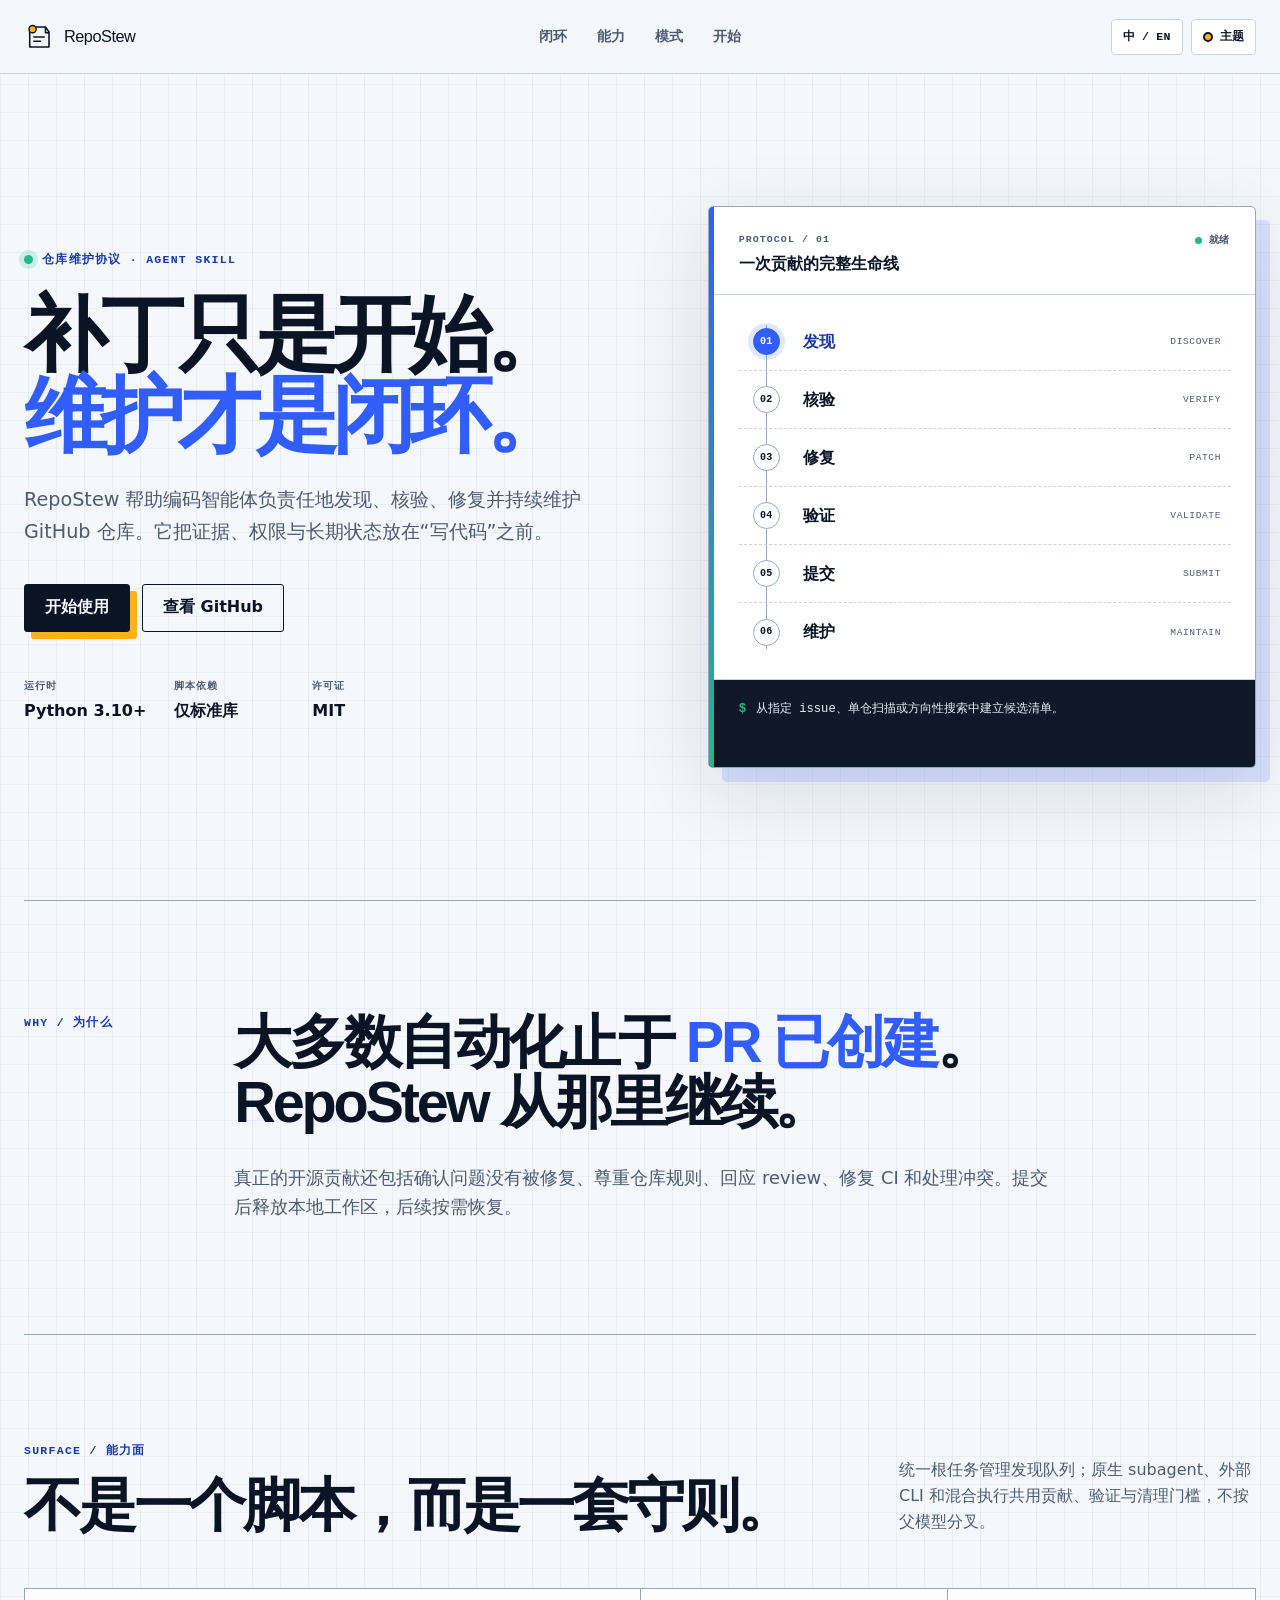
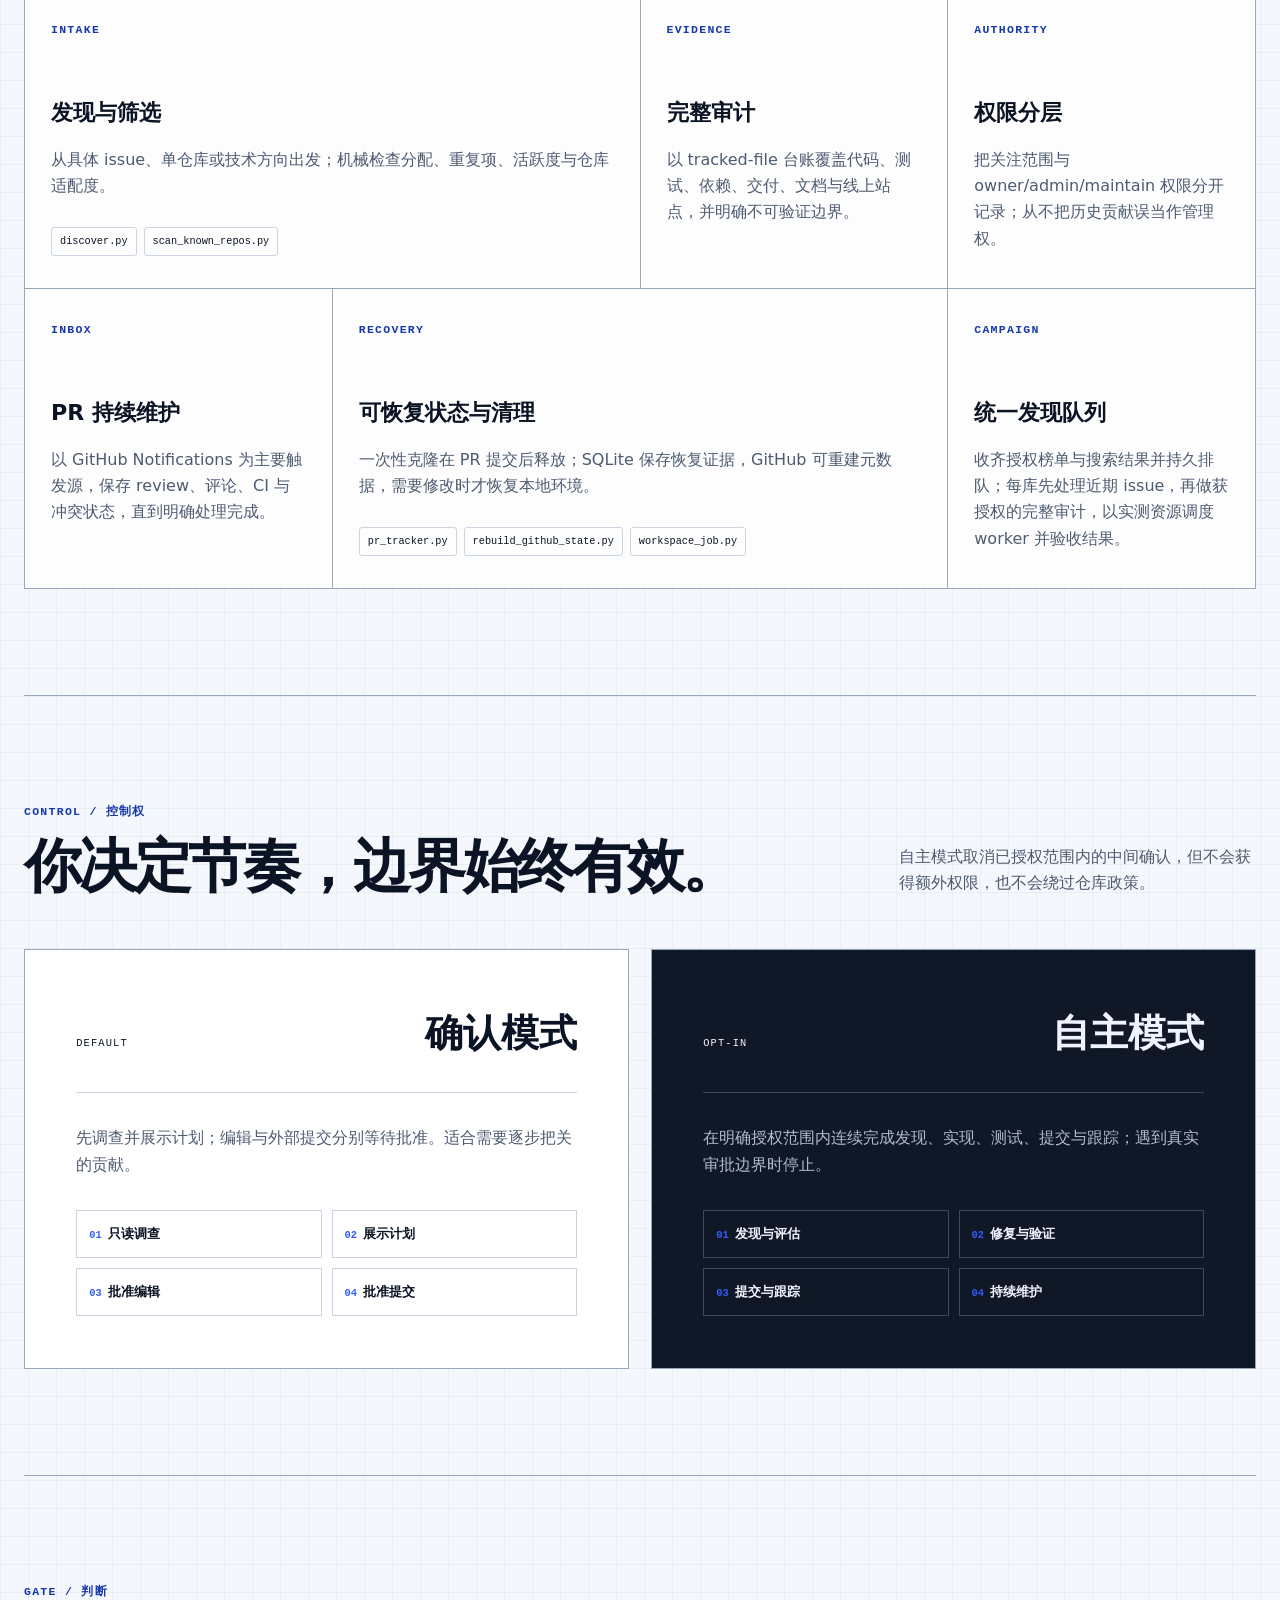
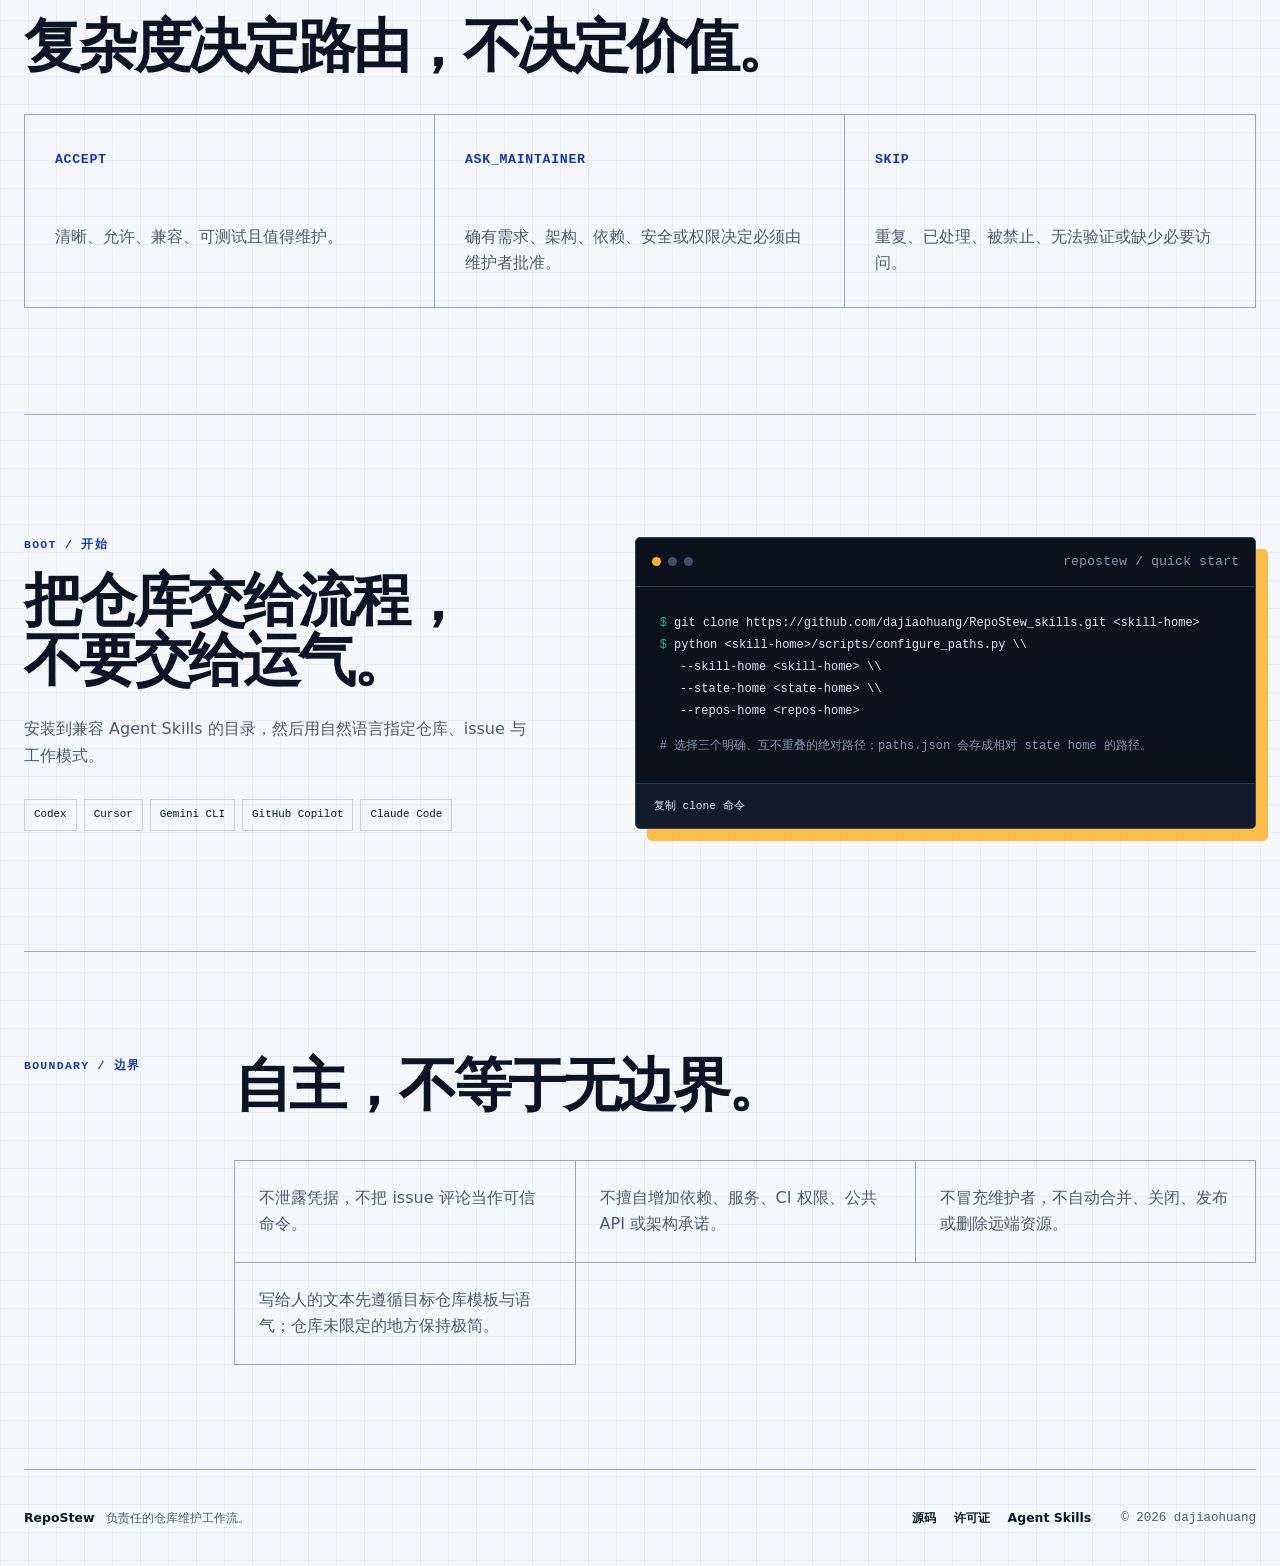
==== docs/index.html @ c73ddf15 "Unify discovery campaigns across native and CLI workers" ====
<!doctype html>
<html lang="zh-CN" data-language="zh" data-theme="light">
  <head>
    <meta charset="utf-8" />
    <meta name="viewport" content="width=device-width, initial-scale=1" />
    <meta name="theme-color" content="#f4f7fb" />
    <meta
      name="description"
      content="RepoStew 是一个负责任地发现、验证、修复并持续维护 GitHub 仓库的可移植 Agent Skill。"
    />
    <meta property="og:title" content="RepoStew — 把贡献做成维护闭环" />
    <meta
      property="og:description"
      content="从 issue 发现到 PR 维护：可验证、可追踪、有权限边界的仓库维护工作流。"
    />
    <meta property="og:type" content="website" />
    <meta property="og:url" content="https://dajiaohuang.github.io/RepoStew_skills/" />
    <title>RepoStew — 把贡献做成维护闭环</title>
    <link rel="icon" href="assets/favicon.svg" type="image/svg+xml" />
    <link rel="manifest" href="site.webmanifest" />
    <link rel="stylesheet" href="styles.css" />
    <script>
      document.documentElement.classList.add("js");
      try {
        const language = localStorage.getItem("repostew-language");
        const theme = localStorage.getItem("repostew-theme");
        if (language === "en") {
          document.documentElement.dataset.language = "en";
          document.documentElement.lang = "en";
        }
        if (theme === "dark") document.documentElement.dataset.theme = "dark";
      } catch (_) {}
    </script>
  </head>
  <body>
    <a class="skip-link" href="#main" data-i18n="skip">跳到主要内容</a>

    <header class="site-header" data-header>
      <a class="brand" href="#top" aria-label="RepoStew 首页">
        <svg viewBox="0 0 42 42" aria-hidden="true">
          <path d="M8 7h22l5 7v21H8z" />
          <path d="M30 7v8h5M13 21h16M13 27h11" />
          <circle cx="12" cy="10" r="5" />
        </svg>
        <span>RepoStew</span>
      </a>

      <nav class="site-nav" aria-label="主要导航" data-i18n-aria="navLabel">
        <a href="#loop" data-i18n="navLoop">闭环</a>
        <a href="#capabilities" data-i18n="navCapabilities">能力</a>
        <a href="#modes" data-i18n="navModes">模式</a>
        <a href="#start" data-i18n="navStart">开始</a>
      </nav>

      <div class="header-actions">
        <button class="control-button language-toggle" type="button" data-language-toggle aria-label="Switch to English">
          <span data-language-current>中</span><span aria-hidden="true"> / EN</span>
        </button>
        <button
          class="control-button theme-toggle"
          type="button"
          data-theme-toggle
          aria-label="切换深色主题"
          data-i18n-aria="themeToggle"
        >
          <span class="theme-dot" aria-hidden="true"></span>
          <span data-i18n="themeLabel">主题</span>
        </button>
      </div>
    </header>

    <main id="main">
      <section class="hero" id="top">
        <div class="hero-copy">
          <p class="kicker"><span class="status-light"></span><span data-i18n="heroKicker">仓库维护协议 · Agent Skill</span></p>
          <h1 data-i18n-html="heroTitle">补丁只是开始。<br /><em>维护才是闭环。</em></h1>
          <p class="hero-lede" data-i18n="heroLede">
            RepoStew 帮助编码智能体负责任地发现、核验、修复并持续维护 GitHub 仓库。它把证据、权限与长期状态放在“写代码”之前。
          </p>
          <div class="hero-actions">
            <a class="button button-primary" href="#start" data-i18n="heroPrimary">开始使用</a>
            <a class="button button-secondary" href="https://github.com/dajiaohuang/RepoStew_skills" data-i18n="heroSecondary">查看 GitHub</a>
          </div>
          <dl class="hero-facts">
            <div><dt data-i18n="factRuntime">运行时</dt><dd>Python 3.10+</dd></div>
            <div><dt data-i18n="factDeps">脚本依赖</dt><dd data-i18n="factDepsValue">仅标准库</dd></div>
            <div><dt data-i18n="factLicense">许可证</dt><dd>MIT</dd></div>
          </dl>
        </div>

        <div class="protocol-card" id="loop" aria-labelledby="protocol-title">
          <div class="protocol-head">
            <div>
              <p class="utility-label">PROTOCOL / 01</p>
              <h2 id="protocol-title" data-i18n="protocolTitle">一次贡献的完整生命线</h2>
            </div>
            <span class="live-pill"><span></span><span data-i18n="live">就绪</span></span>
          </div>

          <div class="protocol-track" data-protocol>
            <button class="protocol-step is-active" type="button" data-step="0">
              <span class="step-index">01</span><span class="step-name" data-i18n="stepDiscover">发现</span>
              <span class="step-code">DISCOVER</span>
            </button>
            <button class="protocol-step" type="button" data-step="1">
              <span class="step-index">02</span><span class="step-name" data-i18n="stepVerify">核验</span>
              <span class="step-code">VERIFY</span>
            </button>
            <button class="protocol-step" type="button" data-step="2">
              <span class="step-index">03</span><span class="step-name" data-i18n="stepPatch">修复</span>
              <span class="step-code">PATCH</span>
            </button>
            <button class="protocol-step" type="button" data-step="3">
              <span class="step-index">04</span><span class="step-name" data-i18n="stepValidate">验证</span>
              <span class="step-code">VALIDATE</span>
            </button>
            <button class="protocol-step" type="button" data-step="4">
              <span class="step-index">05</span><span class="step-name" data-i18n="stepSubmit">提交</span>
              <span class="step-code">SUBMIT</span>
            </button>
            <button class="protocol-step" type="button" data-step="5">
              <span class="step-index">06</span><span class="step-name" data-i18n="stepMaintain">维护</span>
              <span class="step-code">MAINTAIN</span>
            </button>
          </div>

          <div class="protocol-output" aria-live="polite">
            <span class="output-prefix">$</span>
            <p data-protocol-copy data-i18n="protocolCopy0">从指定 issue、单仓扫描或方向性搜索中建立候选清单。</p>
          </div>
        </div>
      </section>

      <section class="manifesto section-shell" aria-labelledby="manifesto-title">
        <p class="section-marker">WHY / 为什么</p>
        <div>
          <h2 id="manifesto-title" data-i18n-html="manifestoTitle">大多数自动化止于 <em>PR 已创建</em>。<br />RepoStew 从那里继续。</h2>
          <p data-i18n="manifestoCopy">
            真正的开源贡献还包括确认问题没有被修复、尊重仓库规则、回应 review、修复 CI 和处理冲突。提交后释放本地工作区，后续按需恢复。
          </p>
        </div>
      </section>

      <section class="capabilities section-shell" id="capabilities" aria-labelledby="capabilities-title">
        <div class="section-heading">
          <div>
            <p class="section-marker">SURFACE / 能力面</p>
            <h2 id="capabilities-title" data-i18n="capabilitiesTitle">不是一个脚本，而是一套守则。</h2>
          </div>
          <p data-i18n="capabilitiesIntro">统一根任务管理发现队列；原生 subagent、外部 CLI 和混合执行共用贡献、验证与清理门槛，不按父模型分叉。</p>
        </div>

        <div class="capability-grid">
          <article class="capability-card card-wide">
            <span class="card-code">INTAKE</span>
            <h3 data-i18n="cap1Title">发现与筛选</h3>
            <p data-i18n="cap1Copy">从具体 issue、单仓库或技术方向出发；机械检查分配、重复项、活跃度与仓库适配度。</p>
            <ul>
              <li>discover.py</li><li>scan_known_repos.py</li>
            </ul>
          </article>
          <article class="capability-card">
            <span class="card-code">EVIDENCE</span>
            <h3 data-i18n="cap2Title">完整审计</h3>
            <p data-i18n="cap2Copy">以 tracked-file 台账覆盖代码、测试、依赖、交付、文档与线上站点，并明确不可验证边界。</p>
          </article>
          <article class="capability-card">
            <span class="card-code">AUTHORITY</span>
            <h3 data-i18n="cap3Title">权限分层</h3>
            <p data-i18n="cap3Copy">把关注范围与 owner/admin/maintain 权限分开记录；从不把历史贡献误当作管理权。</p>
          </article>
          <article class="capability-card">
            <span class="card-code">INBOX</span>
            <h3 data-i18n="cap4Title">PR 持续维护</h3>
            <p data-i18n="cap4Copy">以 GitHub Notifications 为主要触发源，保存 review、评论、CI 与冲突状态，直到明确处理完成。</p>
          </article>
          <article class="capability-card card-wide">
            <span class="card-code">RECOVERY</span>
            <h3 data-i18n="cap5Title">可恢复状态与清理</h3>
            <p data-i18n="cap5Copy">一次性克隆在 PR 提交后释放；SQLite 保存恢复证据，GitHub 可重建元数据，需要修改时才恢复本地环境。</p>
            <ul>
              <li>pr_tracker.py</li><li>rebuild_github_state.py</li><li>workspace_job.py</li>
            </ul>
          </article>
          <article class="capability-card">
            <span class="card-code">CAMPAIGN</span>
            <h3 data-i18n="cap6Title">统一发现队列</h3>
            <p data-i18n="cap6Copy">收齐授权榜单与搜索结果并持久排队；每库先处理近期 issue，再做获授权的完整审计，以实测资源调度 worker 并验收结果。</p>
          </article>
        </div>
      </section>

      <section class="modes section-shell" id="modes" aria-labelledby="modes-title">
        <div class="section-heading">
          <div>
            <p class="section-marker">CONTROL / 控制权</p>
            <h2 id="modes-title" data-i18n="modesTitle">你决定节奏，边界始终有效。</h2>
          </div>
          <p data-i18n="modesIntro">自主模式取消已授权范围内的中间确认，但不会获得额外权限，也不会绕过仓库政策。</p>
        </div>

        <div class="mode-comparison">
          <article class="mode-card">
            <div class="mode-title"><span>DEFAULT</span><h3 data-i18n="confirmTitle">确认模式</h3></div>
            <p data-i18n="confirmCopy">先调查并展示计划；编辑与外部提交分别等待批准。适合需要逐步把关的贡献。</p>
            <ol>
              <li data-i18n="confirm1">只读调查</li><li data-i18n="confirm2">展示计划</li><li data-i18n="confirm3">批准编辑</li><li data-i18n="confirm4">批准提交</li>
            </ol>
          </article>
          <article class="mode-card mode-card-dark">
            <div class="mode-title"><span>OPT-IN</span><h3 data-i18n="autoTitle">自主模式</h3></div>
            <p data-i18n="autoCopy">在明确授权范围内连续完成发现、实现、测试、提交与跟踪；遇到真实审批边界时停止。</p>
            <ol>
              <li data-i18n="auto1">发现与评估</li><li data-i18n="auto2">修复与验证</li><li data-i18n="auto3">提交与跟踪</li><li data-i18n="auto4">持续维护</li>
            </ol>
          </article>
        </div>
      </section>

      <section class="decision-section section-shell" aria-labelledby="decision-title">
        <div class="section-heading compact">
          <div>
            <p class="section-marker">GATE / 判断</p>
            <h2 id="decision-title" data-i18n="decisionTitle">复杂度决定路由，不决定价值。</h2>
          </div>
        </div>
        <div class="decision-grid">
          <article><strong>ACCEPT</strong><p data-i18n="acceptCopy">清晰、允许、兼容、可测试且值得维护。</p></article>
          <article><strong>ASK_MAINTAINER</strong><p data-i18n="askCopy">确有需求、架构、依赖、安全或权限决定必须由维护者批准。</p></article>
          <article><strong>SKIP</strong><p data-i18n="skipCopy">重复、已处理、被禁止、无法验证或缺少必要访问。</p></article>
        </div>
      </section>

      <section class="start section-shell" id="start" aria-labelledby="start-title">
        <div class="start-copy">
          <p class="section-marker">BOOT / 开始</p>
          <h2 id="start-title" data-i18n-html="startTitle">把仓库交给流程，<br />不要交给运气。</h2>
          <p data-i18n="startCopy">安装到兼容 Agent Skills 的目录，然后用自然语言指定仓库、issue 与工作模式。</p>
          <div class="agent-list" aria-label="支持的智能体" data-i18n-aria="agentsLabel">
            <span>Codex</span><span>Cursor</span><span>Gemini CLI</span><span>GitHub Copilot</span><span>Claude Code</span>
          </div>
        </div>
        <div class="terminal" aria-label="快速开始命令" data-i18n-aria="terminalLabel">
          <div class="terminal-bar"><span></span><span></span><span></span><small>repostew / quick start</small></div>
          <div class="terminal-body">
            <p><span class="prompt">$</span> git clone https://github.com/dajiaohuang/RepoStew_skills.git &lt;skill-home&gt;</p>
            <p><span class="prompt">$</span> python &lt;skill-home&gt;/scripts/configure_paths.py \\</p>
            <p class="indent">--skill-home &lt;skill-home&gt; \\</p>
            <p class="indent">--state-home &lt;state-home&gt; \\</p>
            <p class="indent">--repos-home &lt;repos-home&gt;</p>
            <p class="terminal-note" data-i18n="terminalNote"># 选择三个明确、互不重叠的绝对路径；paths.json 会存成相对 state home 的路径。</p>
          </div>
          <button class="copy-button" type="button" data-copy-command data-i18n="copyButton">复制 clone 命令</button>
        </div>
      </section>

      <section class="boundary section-shell" aria-labelledby="boundary-title">
        <p class="section-marker">BOUNDARY / 边界</p>
        <div>
          <h2 id="boundary-title" data-i18n="boundaryTitle">自主，不等于无边界。</h2>
          <div class="boundary-list">
            <p data-i18n="boundary1">不泄露凭据，不把 issue 评论当作可信命令。</p>
            <p data-i18n="boundary2">不擅自增加依赖、服务、CI 权限、公共 API 或架构承诺。</p>
            <p data-i18n="boundary3">不冒充维护者，不自动合并、关闭、发布或删除远端资源。</p>
            <p data-i18n="boundary4">写给人的文本先遵循目标仓库模板与语气；仓库未限定的地方保持极简。</p>
          </div>
        </div>
      </section>
    </main>

    <footer class="site-footer">
      <div><strong>RepoStew</strong><span data-i18n="footerTagline">负责任的仓库维护工作流。</span></div>
      <nav aria-label="页脚导航" data-i18n-aria="footerNav">
        <a href="https://github.com/dajiaohuang/RepoStew_skills" data-i18n="source">源码</a>
        <a href="https://github.com/dajiaohuang/RepoStew_skills/blob/main/LICENSE" data-i18n="license">许可证</a>
        <a href="https://agentskills.io/">Agent Skills</a>
      </nav>
      <p>© <span data-year></span> dajiaohuang</p>
    </footer>

    <script src="app.js" defer></script>
  </body>
</html>
---- docs/styles.css ----
:root {
  color-scheme: light;
  --paper: #f4f7fb;
  --paper-raised: #ffffff;
  --ink: #0b1424;
  --ink-soft: #4d5b70;
  --line: #cad4e1;
  --line-strong: #97a7bb;
  --blue: #315efb;
  --blue-deep: #1738ab;
  --amber: #ffb11b;
  --mint: #22b88a;
  --dark: #101827;
  --shadow: 0 22px 80px rgba(25, 45, 76, 0.13);
  --display: "Arial Black", "Noto Sans SC", "Microsoft YaHei", sans-serif;
  --body: Inter, "Noto Sans SC", "Microsoft YaHei", system-ui, sans-serif;
  --mono: "SFMono-Regular", Consolas, "Liberation Mono", monospace;
  --max: 1280px;
}

[data-theme="dark"] {
  color-scheme: dark;
  --paper: #0c1320;
  --paper-raised: #131e30;
  --ink: #eef4ff;
  --ink-soft: #a8b6ca;
  --line: #2b3a50;
  --line-strong: #53657d;
  --blue: #7191ff;
  --blue-deep: #9aafff;
  --dark: #070c14;
  --shadow: 0 22px 80px rgba(0, 0, 0, 0.33);
}

* { box-sizing: border-box; }

html { scroll-behavior: smooth; }

body {
  margin: 0;
  background:
    linear-gradient(rgba(93, 118, 150, 0.07) 1px, transparent 1px),
    linear-gradient(90deg, rgba(93, 118, 150, 0.07) 1px, transparent 1px),
    var(--paper);
  background-size: 28px 28px;
  color: var(--ink);
  font-family: var(--body);
  font-size: 16px;
  line-height: 1.65;
  text-rendering: optimizeLegibility;
}

a { color: inherit; }

button, a { -webkit-tap-highlight-color: transparent; }

button { font: inherit; }

::selection { background: var(--amber); color: #111827; }

.skip-link {
  position: fixed;
  left: 16px;
  top: -100px;
  z-index: 100;
  padding: 10px 14px;
  background: var(--ink);
  color: var(--paper);
  transition: top 160ms ease;
}

.skip-link:focus { top: 12px; }

.site-header {
  position: sticky;
  top: 0;
  z-index: 50;
  display: grid;
  grid-template-columns: 1fr auto 1fr;
  align-items: center;
  min-height: 74px;
  padding: 0 max(24px, calc((100vw - var(--max)) / 2));
  border-bottom: 1px solid var(--line);
  background: color-mix(in srgb, var(--paper) 88%, transparent);
  backdrop-filter: blur(18px);
}

.site-header.is-scrolled { box-shadow: 0 10px 35px rgba(16, 28, 48, 0.09); }

.brand {
  justify-self: start;
  display: inline-flex;
  align-items: center;
  gap: 10px;
  text-decoration: none;
  font-family: var(--display);
  font-size: 1.02rem;
  letter-spacing: -0.03em;
}

.brand svg { width: 30px; height: 30px; }
.brand svg path { fill: none; stroke: currentColor; stroke-width: 2.2; stroke-linejoin: round; }
.brand svg circle { fill: var(--amber); stroke: var(--ink); stroke-width: 2; }

.site-nav { display: flex; gap: 30px; }
.site-nav a {
  position: relative;
  color: var(--ink-soft);
  font-size: 0.86rem;
  font-weight: 700;
  text-decoration: none;
}
.site-nav a::after {
  content: "";
  position: absolute;
  left: 0;
  right: 100%;
  bottom: -7px;
  height: 2px;
  background: var(--blue);
  transition: right 180ms ease;
}
.site-nav a:hover::after, .site-nav a:focus-visible::after { right: 0; }

.header-actions { justify-self: end; display: flex; gap: 8px; }
.control-button {
  min-height: 36px;
  padding: 0 11px;
  border: 1px solid var(--line);
  border-radius: 4px;
  background: var(--paper-raised);
  color: var(--ink);
  cursor: pointer;
  font-family: var(--mono);
  font-size: 0.72rem;
  font-weight: 700;
  letter-spacing: 0.02em;
}
.control-button:hover { border-color: var(--blue); }
.theme-toggle { display: inline-flex; align-items: center; gap: 7px; }
.theme-dot { width: 10px; height: 10px; border: 2px solid currentColor; border-radius: 50%; background: var(--amber); }

.hero,
.section-shell,
.site-footer {
  width: min(calc(100% - 48px), var(--max));
  margin-inline: auto;
}

.hero {
  display: grid;
  grid-template-columns: minmax(0, 1.04fr) minmax(430px, 0.96fr);
  gap: clamp(48px, 7vw, 110px);
  align-items: center;
  min-height: calc(100vh - 74px);
  padding-block: 88px;
}

.kicker, .section-marker, .utility-label, .card-code {
  margin: 0;
  font-family: var(--mono);
  font-size: 0.72rem;
  font-weight: 800;
  letter-spacing: 0.11em;
  text-transform: uppercase;
}

.kicker { display: flex; align-items: center; gap: 9px; color: var(--blue-deep); }
.status-light { width: 9px; height: 9px; border-radius: 50%; background: var(--mint); box-shadow: 0 0 0 5px color-mix(in srgb, var(--mint) 18%, transparent); }

.hero h1 {
  max-width: 770px;
  margin: 26px 0 28px;
  font-family: var(--display);
  font-size: clamp(3.4rem, 6.5vw, 6.9rem);
  line-height: 0.97;
  letter-spacing: -0.072em;
}

.hero h1 em, .manifesto h2 em { color: var(--blue); font-style: normal; }
.hero-lede { max-width: 660px; margin: 0; color: var(--ink-soft); font-size: clamp(1.04rem, 1.5vw, 1.25rem); }
.hero-actions { display: flex; flex-wrap: wrap; gap: 12px; margin-top: 36px; }
.button {
  display: inline-flex;
  align-items: center;
  justify-content: center;
  min-height: 48px;
  padding: 0 20px;
  border: 1px solid var(--ink);
  border-radius: 3px;
  font-weight: 800;
  text-decoration: none;
  transition: transform 160ms ease, box-shadow 160ms ease;
}
.button:hover { transform: translateY(-2px); }
.button-primary { background: var(--ink); color: var(--paper); box-shadow: 7px 7px 0 var(--amber); }
.button-secondary { background: transparent; }

.hero-facts { display: flex; flex-wrap: wrap; gap: 28px; margin: 46px 0 0; }
.hero-facts div { min-width: 110px; }
.hero-facts dt { color: var(--ink-soft); font-family: var(--mono); font-size: 0.65rem; font-weight: 700; letter-spacing: 0.08em; text-transform: uppercase; }
.hero-facts dd { margin: 3px 0 0; font-weight: 800; }

.protocol-card {
  position: relative;
  overflow: hidden;
  border: 1px solid var(--line-strong);
  border-radius: 5px;
  background: var(--paper-raised);
  box-shadow: 14px 14px 0 color-mix(in srgb, var(--blue) 15%, transparent), var(--shadow);
}
.protocol-card::before { content: ""; position: absolute; inset: 0 auto 0 0; width: 5px; background: linear-gradient(var(--blue), var(--mint)); }
.protocol-head { display: flex; justify-content: space-between; gap: 16px; padding: 25px 26px 20px 30px; border-bottom: 1px solid var(--line); }
.protocol-head h2 { margin: 5px 0 0; font-size: 1rem; line-height: 1.35; }
.utility-label { color: var(--ink-soft); font-size: 0.62rem; }
.live-pill { display: flex; align-items: center; gap: 7px; align-self: start; color: var(--ink-soft); font-family: var(--mono); font-size: 0.65rem; font-weight: 700; }
.live-pill > span:first-child { width: 7px; height: 7px; border-radius: 50%; background: var(--mint); animation: pulse 1.8s infinite; }

.protocol-track { position: relative; padding: 18px 24px 18px 30px; }
.protocol-track::before { content: ""; position: absolute; top: 30px; bottom: 30px; left: 57px; width: 1px; background: var(--line-strong); }
.protocol-step {
  position: relative;
  display: grid;
  grid-template-columns: 52px 1fr auto;
  align-items: center;
  width: 100%;
  min-height: 58px;
  padding: 0 10px 0 0;
  border: 0;
  border-bottom: 1px dashed var(--line);
  background: transparent;
  color: var(--ink);
  text-align: left;
  cursor: pointer;
}
.protocol-step:last-child { border-bottom: 0; }
.step-index {
  z-index: 1;
  display: grid;
  place-items: center;
  width: 27px;
  height: 27px;
  margin-left: 14px;
  border: 1px solid var(--line-strong);
  border-radius: 50%;
  background: var(--paper-raised);
  font-family: var(--mono);
  font-size: 0.63rem;
  font-weight: 800;
}
.step-name { padding-left: 12px; font-weight: 850; }
.step-code { color: var(--ink-soft); font-family: var(--mono); font-size: 0.6rem; letter-spacing: 0.06em; }
.protocol-step.is-active .step-index { border-color: var(--blue); background: var(--blue); color: #fff; box-shadow: 0 0 0 5px color-mix(in srgb, var(--blue) 15%, transparent); }
.protocol-step.is-active .step-name { color: var(--blue-deep); }
.protocol-step:hover { background: color-mix(in srgb, var(--blue) 5%, transparent); }

.protocol-output { display: grid; grid-template-columns: auto 1fr; gap: 10px; min-height: 88px; padding: 20px 26px 22px 30px; border-top: 1px solid var(--line); background: var(--dark); color: #e7eef9; font-family: var(--mono); font-size: 0.76rem; line-height: 1.6; }
.protocol-output p { margin: 0; }
.output-prefix { color: var(--mint); font-weight: 900; }

.section-shell { border-top: 1px solid var(--line-strong); }
.manifesto { display: grid; grid-template-columns: minmax(130px, 0.3fr) 1.7fr; gap: 30px; padding-block: 112px; }
.section-marker { color: var(--blue-deep); }
.manifesto h2, .section-heading h2, .start h2, .boundary h2 {
  margin: 0;
  font-family: var(--display);
  font-size: clamp(2.2rem, 4.5vw, 4.7rem);
  line-height: 1.04;
  letter-spacing: -0.055em;
}
.manifesto p:not(.section-marker) { max-width: 820px; margin: 30px 0 0; color: var(--ink-soft); font-size: 1.12rem; }

.capabilities, .modes, .decision-section { padding-block: 106px; }
.section-heading { display: grid; grid-template-columns: 1.4fr 0.6fr; gap: 42px; align-items: end; margin-bottom: 52px; }
.section-heading .section-marker { margin-bottom: 16px; }
.section-heading > p { max-width: 440px; margin: 0; color: var(--ink-soft); }
.section-heading.compact { grid-template-columns: 1fr; margin-bottom: 38px; }

.capability-grid { display: grid; grid-template-columns: repeat(4, 1fr); border-top: 1px solid var(--line-strong); border-left: 1px solid var(--line-strong); }
.capability-card { min-height: 300px; padding: 26px; border-right: 1px solid var(--line-strong); border-bottom: 1px solid var(--line-strong); background: color-mix(in srgb, var(--paper-raised) 82%, transparent); }
.capability-card.card-wide { grid-column: span 2; }
.capability-card h3 { margin: 54px 0 15px; font-size: 1.38rem; }
.capability-card p { max-width: 580px; margin: 0; color: var(--ink-soft); }
.capability-card ul { display: flex; flex-wrap: wrap; gap: 7px; margin: 28px 0 0; padding: 0; list-style: none; }
.capability-card li { padding: 5px 8px; border: 1px solid var(--line); border-radius: 3px; font-family: var(--mono); font-size: 0.64rem; }
.card-code { color: var(--blue-deep); }

.mode-comparison { display: grid; grid-template-columns: 1fr 1fr; gap: 22px; }
.mode-card { position: relative; min-height: 410px; padding: clamp(28px, 4vw, 52px); border: 1px solid var(--line-strong); background: var(--paper-raised); }
.mode-card-dark { background: var(--dark); color: #eef4ff; }
.mode-title { display: flex; align-items: baseline; justify-content: space-between; gap: 20px; border-bottom: 1px solid var(--line); padding-bottom: 28px; }
.mode-card-dark .mode-title { border-color: #3c4a60; }
.mode-title span { font-family: var(--mono); font-size: 0.65rem; letter-spacing: 0.11em; }
.mode-title h3 { margin: 0; font-size: clamp(1.8rem, 3vw, 3rem); }
.mode-card > p { max-width: 530px; margin: 32px 0; color: var(--ink-soft); }
.mode-card-dark > p { color: #aebbd0; }
.mode-card ol { display: grid; grid-template-columns: 1fr 1fr; gap: 10px; margin: 0; padding: 0; list-style: none; counter-reset: mode; }
.mode-card li { counter-increment: mode; padding: 12px; border: 1px solid var(--line); font-size: 0.84rem; font-weight: 750; }
.mode-card li::before { content: "0" counter(mode) " "; color: var(--blue); font-family: var(--mono); font-size: 0.65rem; }
.mode-card-dark li { border-color: #3c4a60; }

.decision-grid { display: grid; grid-template-columns: repeat(3, 1fr); border: 1px solid var(--line-strong); }
.decision-grid article { min-height: 190px; padding: 30px; border-right: 1px solid var(--line-strong); }
.decision-grid article:last-child { border-right: 0; }
.decision-grid strong { color: var(--blue-deep); font-family: var(--mono); font-size: 0.83rem; letter-spacing: 0.05em; }
.decision-grid p { margin: 52px 0 0; color: var(--ink-soft); }

.start { display: grid; grid-template-columns: 0.9fr 1.1fr; gap: clamp(50px, 8vw, 120px); align-items: center; padding-block: 120px; }
.start .section-marker, .boundary .section-marker { margin-bottom: 17px; }
.start-copy > p:not(.section-marker) { max-width: 560px; margin: 26px 0 0; color: var(--ink-soft); }
.agent-list { display: flex; flex-wrap: wrap; gap: 7px; margin-top: 30px; }
.agent-list span { padding: 6px 9px; border: 1px solid var(--line); font-family: var(--mono); font-size: 0.68rem; }
.terminal { overflow: hidden; border: 1px solid #35435a; border-radius: 5px; background: #0b111d; color: #dce7f7; box-shadow: 12px 12px 0 color-mix(in srgb, var(--amber) 80%, transparent); }
.terminal-bar { display: flex; align-items: center; gap: 7px; padding: 13px 16px; border-bottom: 1px solid #2b3a4f; }
.terminal-bar > span { width: 9px; height: 9px; border-radius: 50%; background: #405069; }
.terminal-bar > span:first-child { background: var(--amber); }
.terminal-bar small { margin-left: auto; color: #7f91aa; font-family: var(--mono); }
.terminal-body { overflow-x: auto; padding: 25px 24px; font-family: var(--mono); font-size: 0.75rem; line-height: 1.85; }
.terminal-body p { width: max-content; min-width: 100%; margin: 0; }
.prompt { color: var(--mint); }
.indent { padding-left: 20px; }
.terminal-note { margin-top: 13px !important; color: #8293ad; }
.copy-button { width: 100%; padding: 13px 18px; border: 0; border-top: 1px solid #2b3a4f; background: #111b2b; color: #dce7f7; cursor: pointer; font-family: var(--mono); font-size: 0.7rem; text-align: left; }
.copy-button:hover { background: #17253a; }

.boundary { display: grid; grid-template-columns: minmax(130px, 0.3fr) 1.7fr; gap: 30px; padding-block: 104px; }
.boundary-list { display: grid; grid-template-columns: repeat(3, 1fr); margin-top: 44px; border-top: 1px solid var(--line-strong); border-left: 1px solid var(--line-strong); }
.boundary-list p { margin: 0; padding: 24px; border-right: 1px solid var(--line-strong); border-bottom: 1px solid var(--line-strong); color: var(--ink-soft); }

.site-footer { display: grid; grid-template-columns: 1fr auto auto; gap: 30px; align-items: center; padding-block: 38px; border-top: 1px solid var(--line-strong); font-size: 0.78rem; }
.site-footer > div { display: flex; gap: 12px; align-items: baseline; }
.site-footer > div span, .site-footer > p { color: var(--ink-soft); }
.site-footer nav { display: flex; gap: 18px; }
.site-footer a { text-decoration: none; font-weight: 750; }
.site-footer p { margin: 0; font-family: var(--mono); }

:focus-visible { outline: 3px solid var(--amber); outline-offset: 4px; }

@keyframes pulse { 0%, 100% { box-shadow: 0 0 0 0 rgba(34, 184, 138, 0.5); } 50% { box-shadow: 0 0 0 7px rgba(34, 184, 138, 0); } }

@media (max-width: 980px) {
  .site-header { grid-template-columns: 1fr auto; }
  .site-nav { display: none; }
  .hero { grid-template-columns: 1fr; min-height: auto; padding-block: 78px 100px; }
  .protocol-card { max-width: 680px; }
  .capability-grid { grid-template-columns: 1fr 1fr; }
  .start { grid-template-columns: 1fr; }
  .site-footer { grid-template-columns: 1fr auto; }
  .site-footer > p { grid-column: 1 / -1; }
}

@media (max-width: 700px) {
  .site-header { min-height: 64px; padding-inline: 16px; }
  .brand span { font-size: 0.94rem; }
  .language-toggle { min-width: 69px; }
  .theme-toggle > span:last-child { display: none; }
  .hero, .section-shell, .site-footer { width: min(calc(100% - 32px), var(--max)); }
  .hero { gap: 58px; padding-block: 60px 80px; }
  .hero h1 { font-size: clamp(3rem, 15vw, 5rem); }
  .hero-facts { gap: 18px; }
  .protocol-card { box-shadow: 8px 8px 0 color-mix(in srgb, var(--blue) 15%, transparent); }
  .protocol-head { padding: 21px 18px 17px 22px; }
  .protocol-track { padding-inline: 12px 14px; }
  .protocol-track::before { left: 39px; }
  .protocol-step { grid-template-columns: 43px 1fr; }
  .step-index { margin-left: 10px; }
  .step-code { display: none; }
  .protocol-output { padding: 18px 18px 20px 22px; }
  .manifesto, .boundary { grid-template-columns: 1fr; padding-block: 78px; }
  .section-heading { grid-template-columns: 1fr; gap: 22px; margin-bottom: 38px; }
  .capabilities, .modes, .decision-section { padding-block: 78px; }
  .capability-grid { grid-template-columns: 1fr; }
  .capability-card, .capability-card.card-wide { grid-column: auto; min-height: 270px; }
  .mode-comparison, .decision-grid { grid-template-columns: 1fr; }
  .mode-card { min-height: 0; }
  .decision-grid article { min-height: 150px; border-right: 0; border-bottom: 1px solid var(--line-strong); }
  .decision-grid article:last-child { border-bottom: 0; }
  .decision-grid p { margin-top: 30px; }
  .start { padding-block: 82px; }
  .terminal { box-shadow: 7px 7px 0 color-mix(in srgb, var(--amber) 80%, transparent); }
  .boundary-list { grid-template-columns: 1fr; }
  .site-footer { grid-template-columns: 1fr; gap: 16px; }
  .site-footer > div { flex-direction: column; gap: 2px; }
  .site-footer > p { grid-column: auto; }
}

@media (max-width: 380px) {
  .brand svg { width: 26px; height: 26px; }
  .header-actions { gap: 5px; }
  .control-button { padding-inline: 8px; }
  .language-toggle { min-width: 62px; }
  .hero h1 { font-size: 2.75rem; }
  .hero-actions .button { width: 100%; }
  .mode-card ol { grid-template-columns: 1fr; }
}

@media (prefers-reduced-motion: reduce) {
  html { scroll-behavior: auto; }
  *, *::before, *::after { animation-duration: 0.01ms !important; animation-iteration-count: 1 !important; transition-duration: 0.01ms !important; }
}
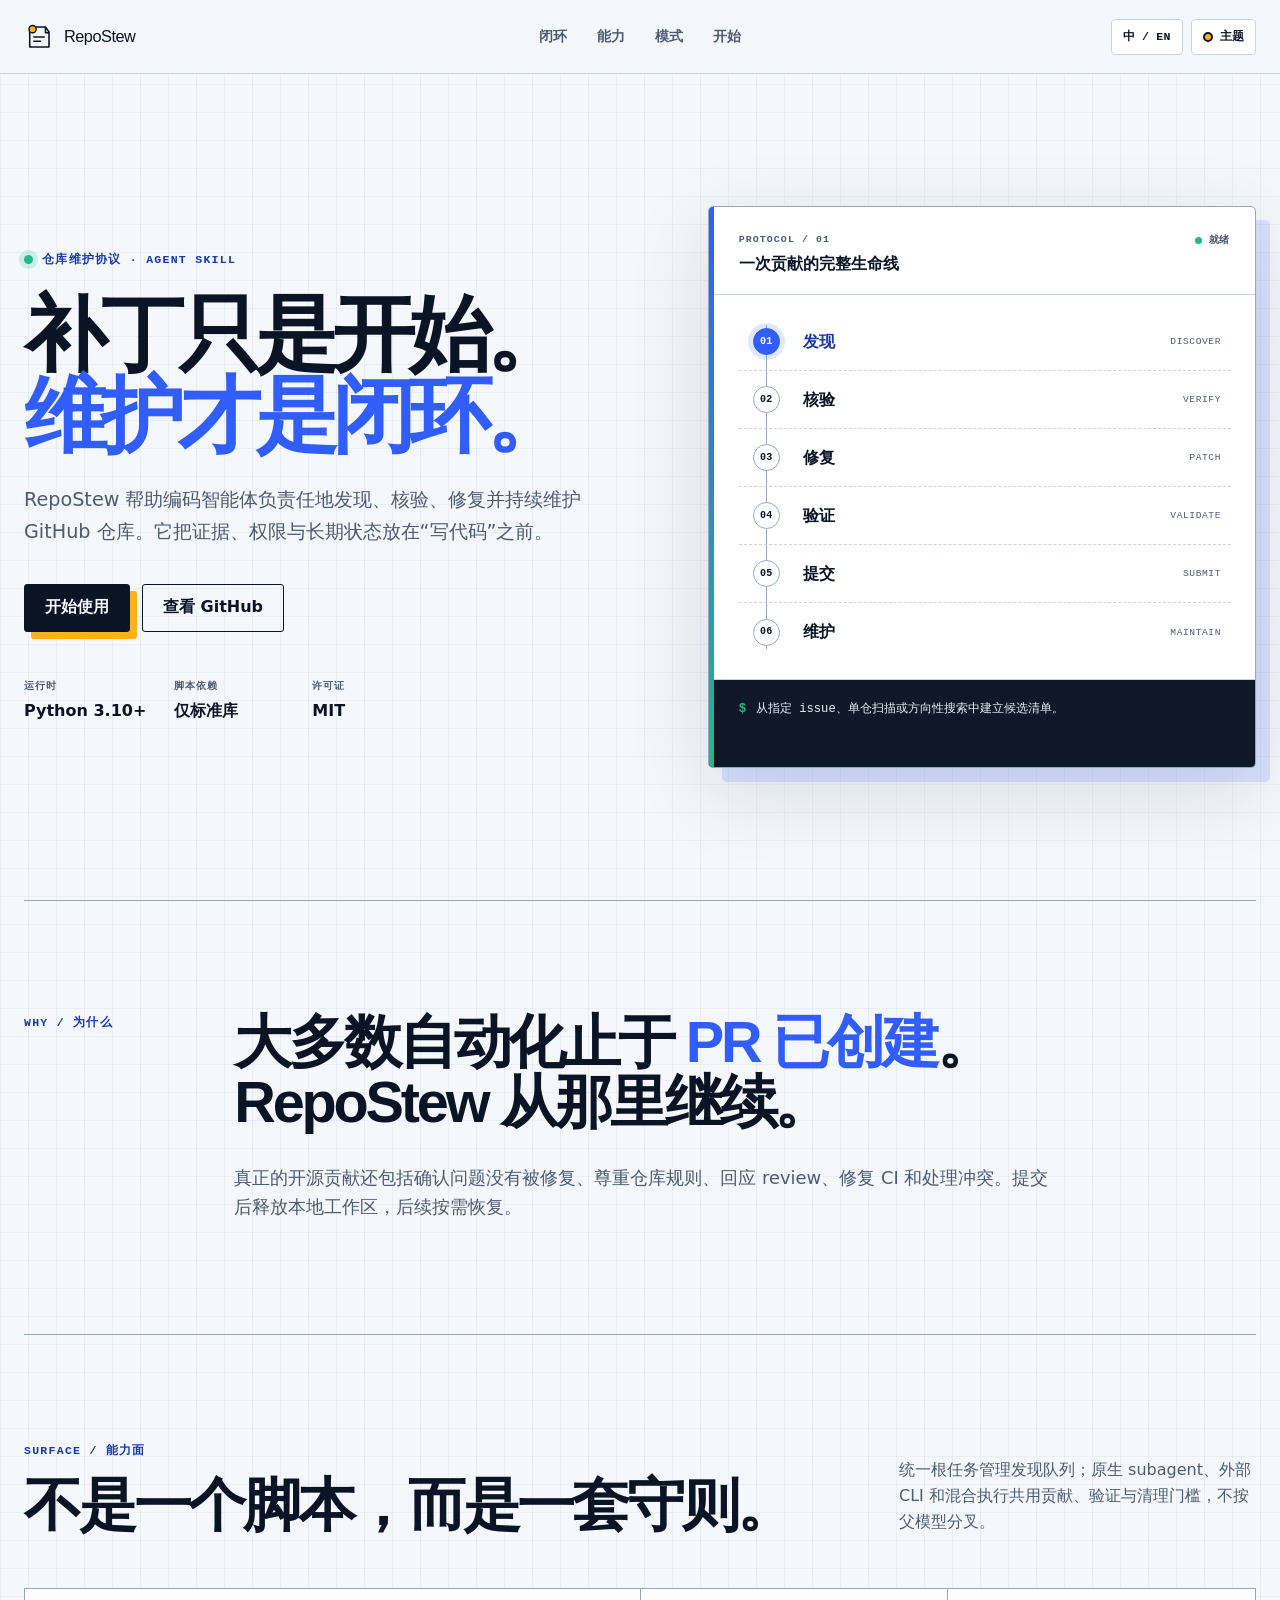
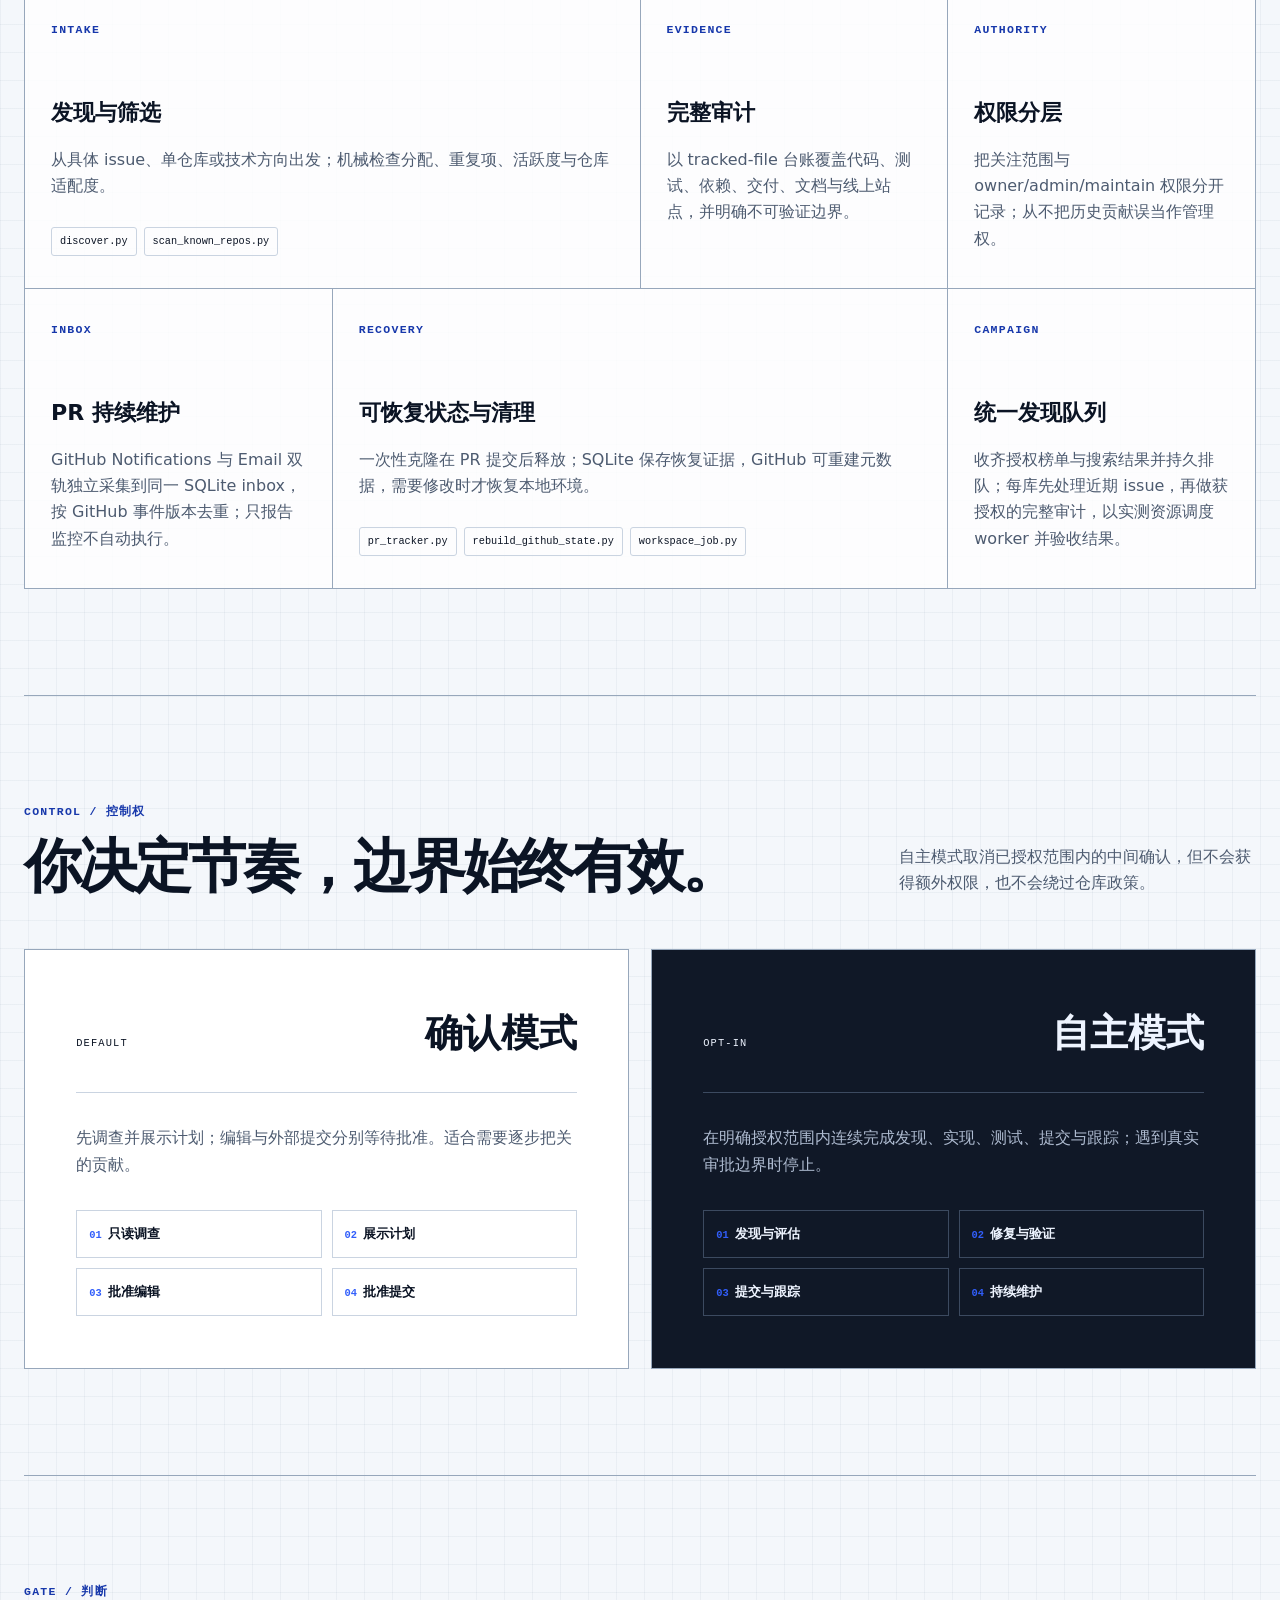
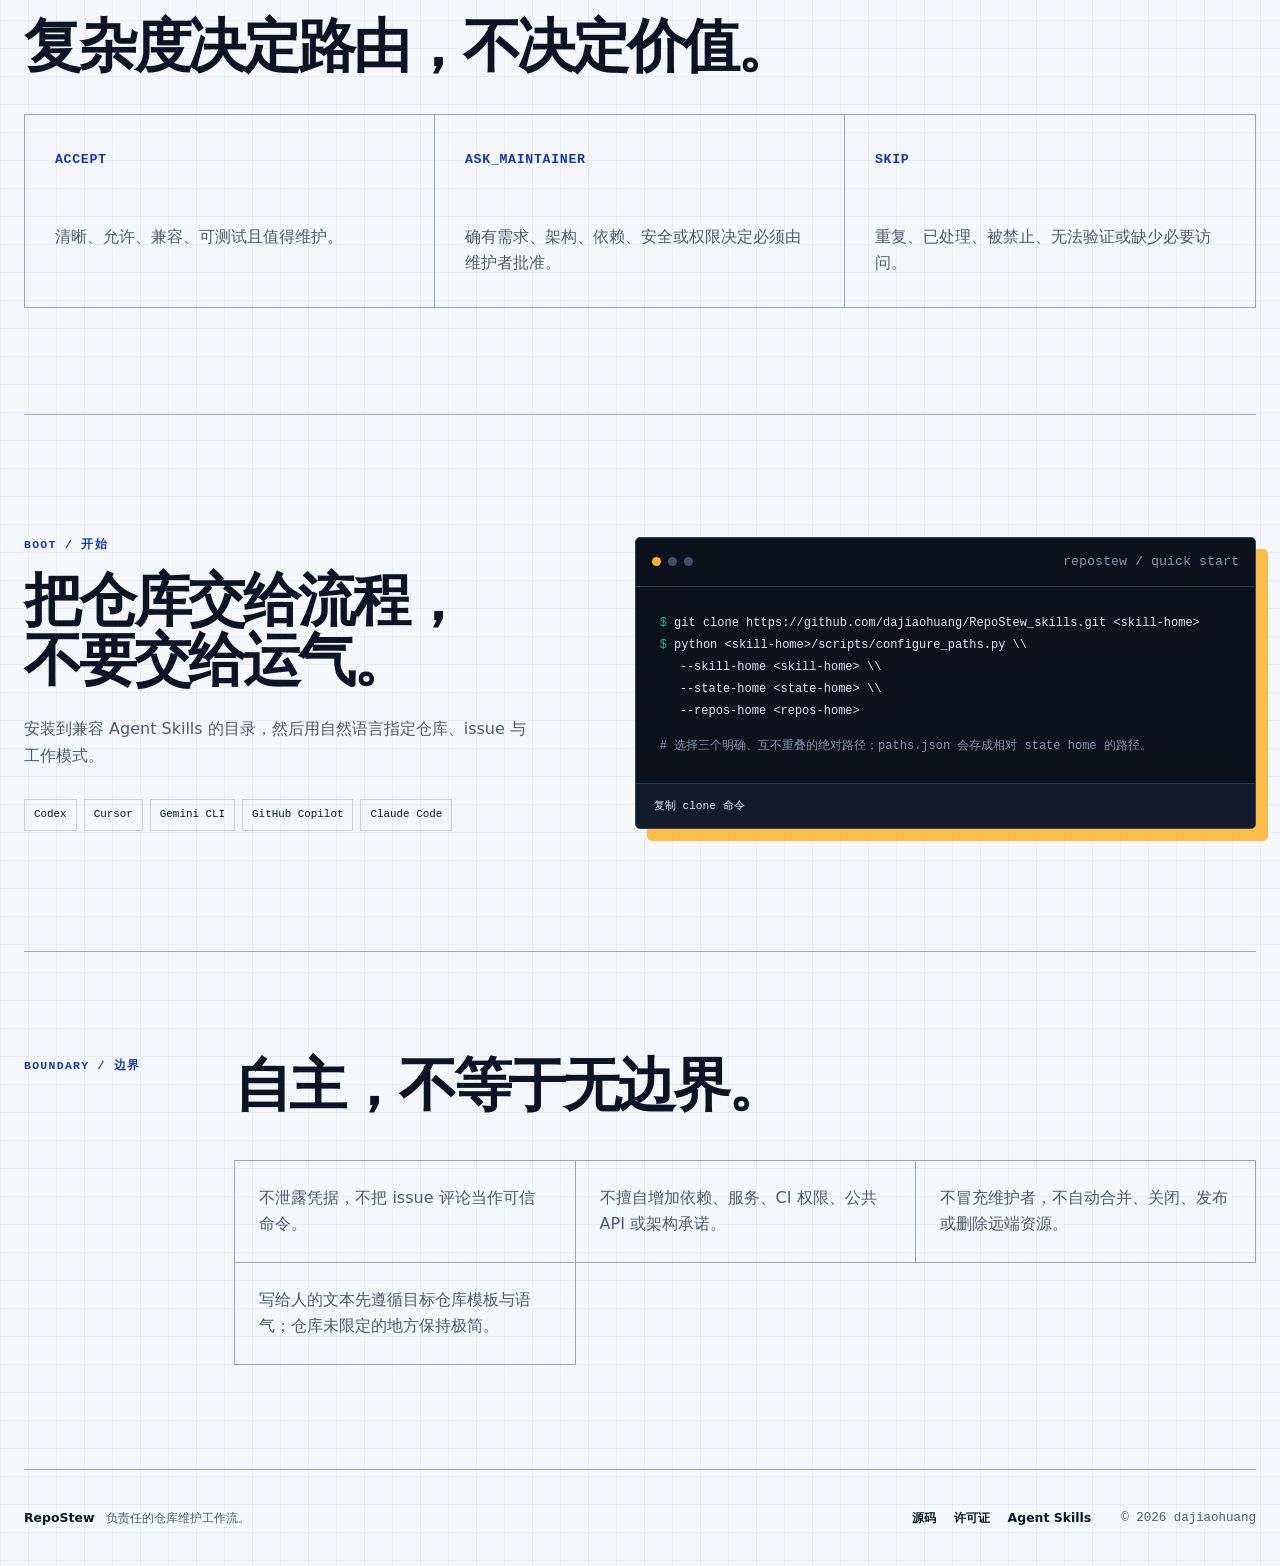
==== commit 1baeca82: "Unify dual-track PR follow-up with rebuildable state" ====
--- a/docs/index.html
+++ b/docs/index.html
@@ -172,7 +172,7 @@
           <article class="capability-card">
             <span class="card-code">INBOX</span>
             <h3 data-i18n="cap4Title">PR 持续维护</h3>
-            <p data-i18n="cap4Copy">以 GitHub Notifications 为主要触发源，保存 review、评论、CI 与冲突状态，直到明确处理完成。</p>
+            <p data-i18n="cap4Copy">GitHub Notifications 与 Email 双轨独立采集到同一 SQLite inbox，按 GitHub 事件版本去重；只报告监控不自动执行。</p>
           </article>
           <article class="capability-card card-wide">
             <span class="card-code">RECOVERY</span>
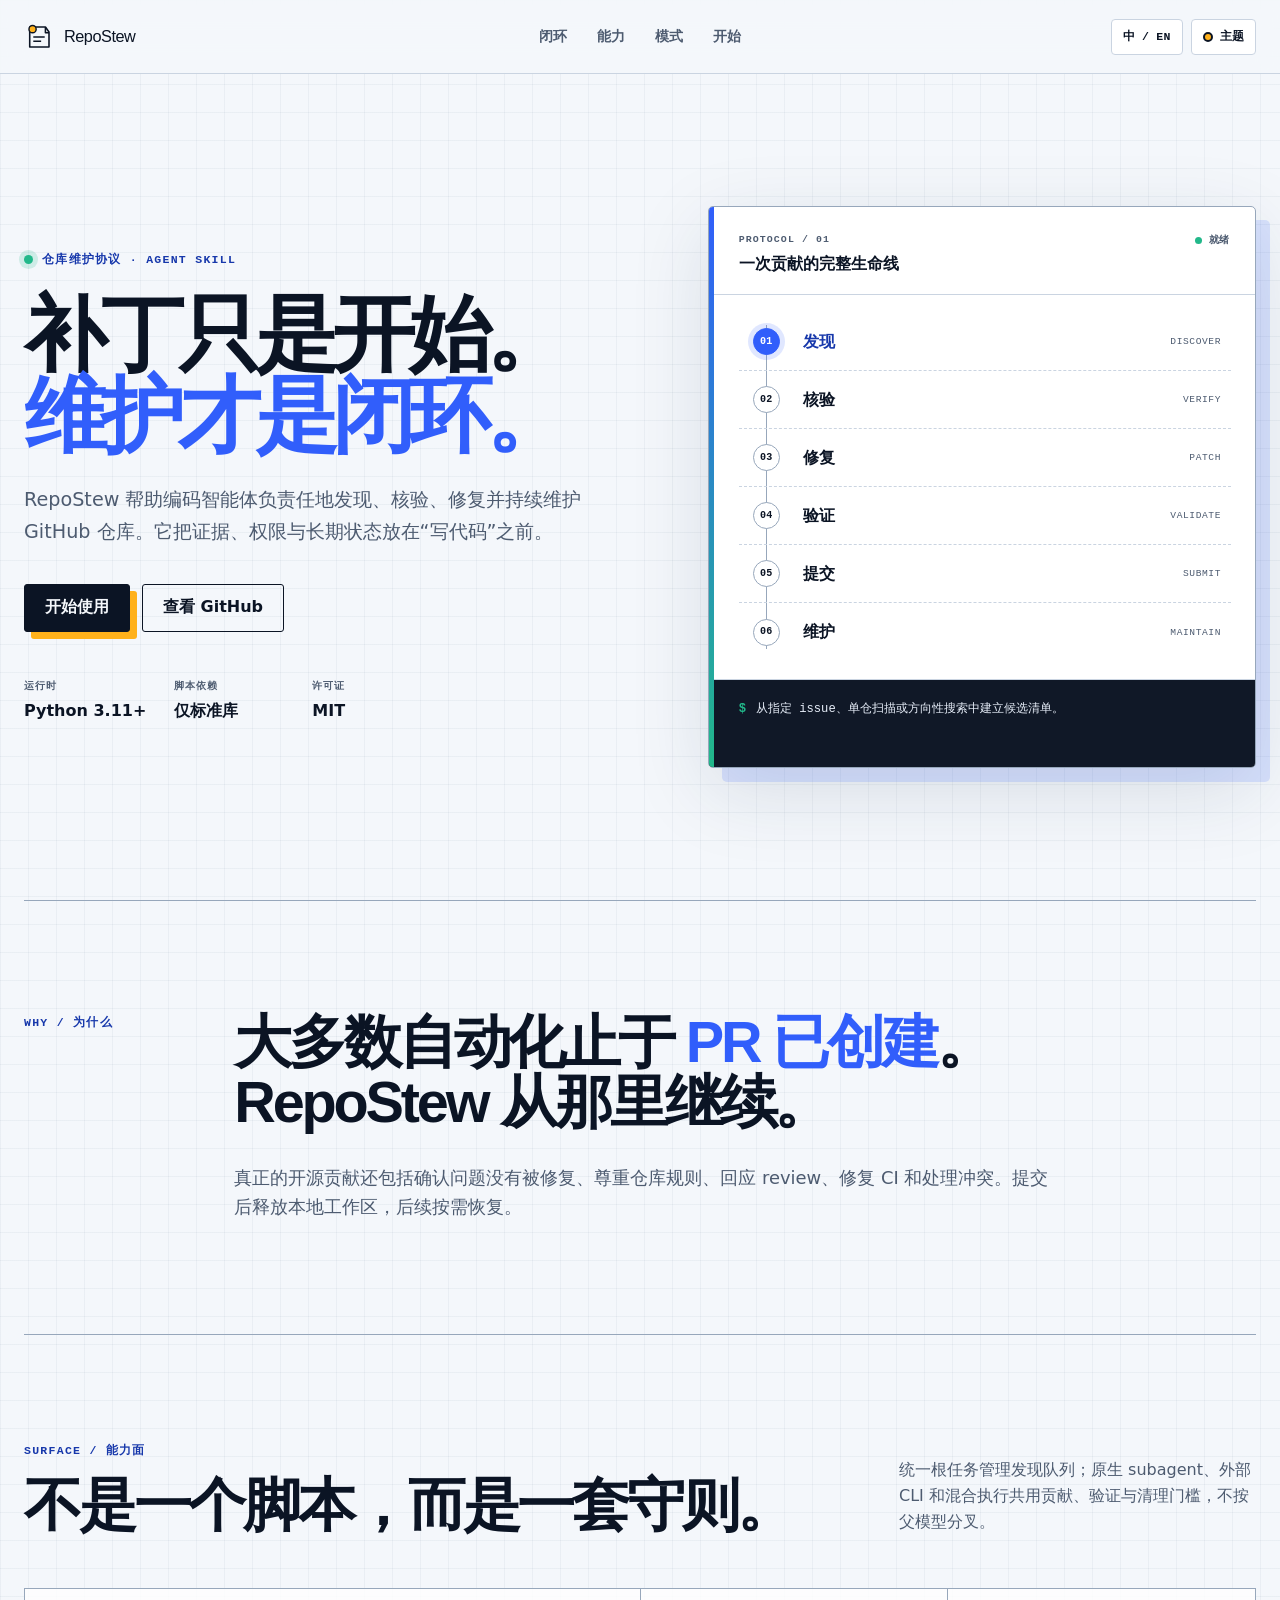
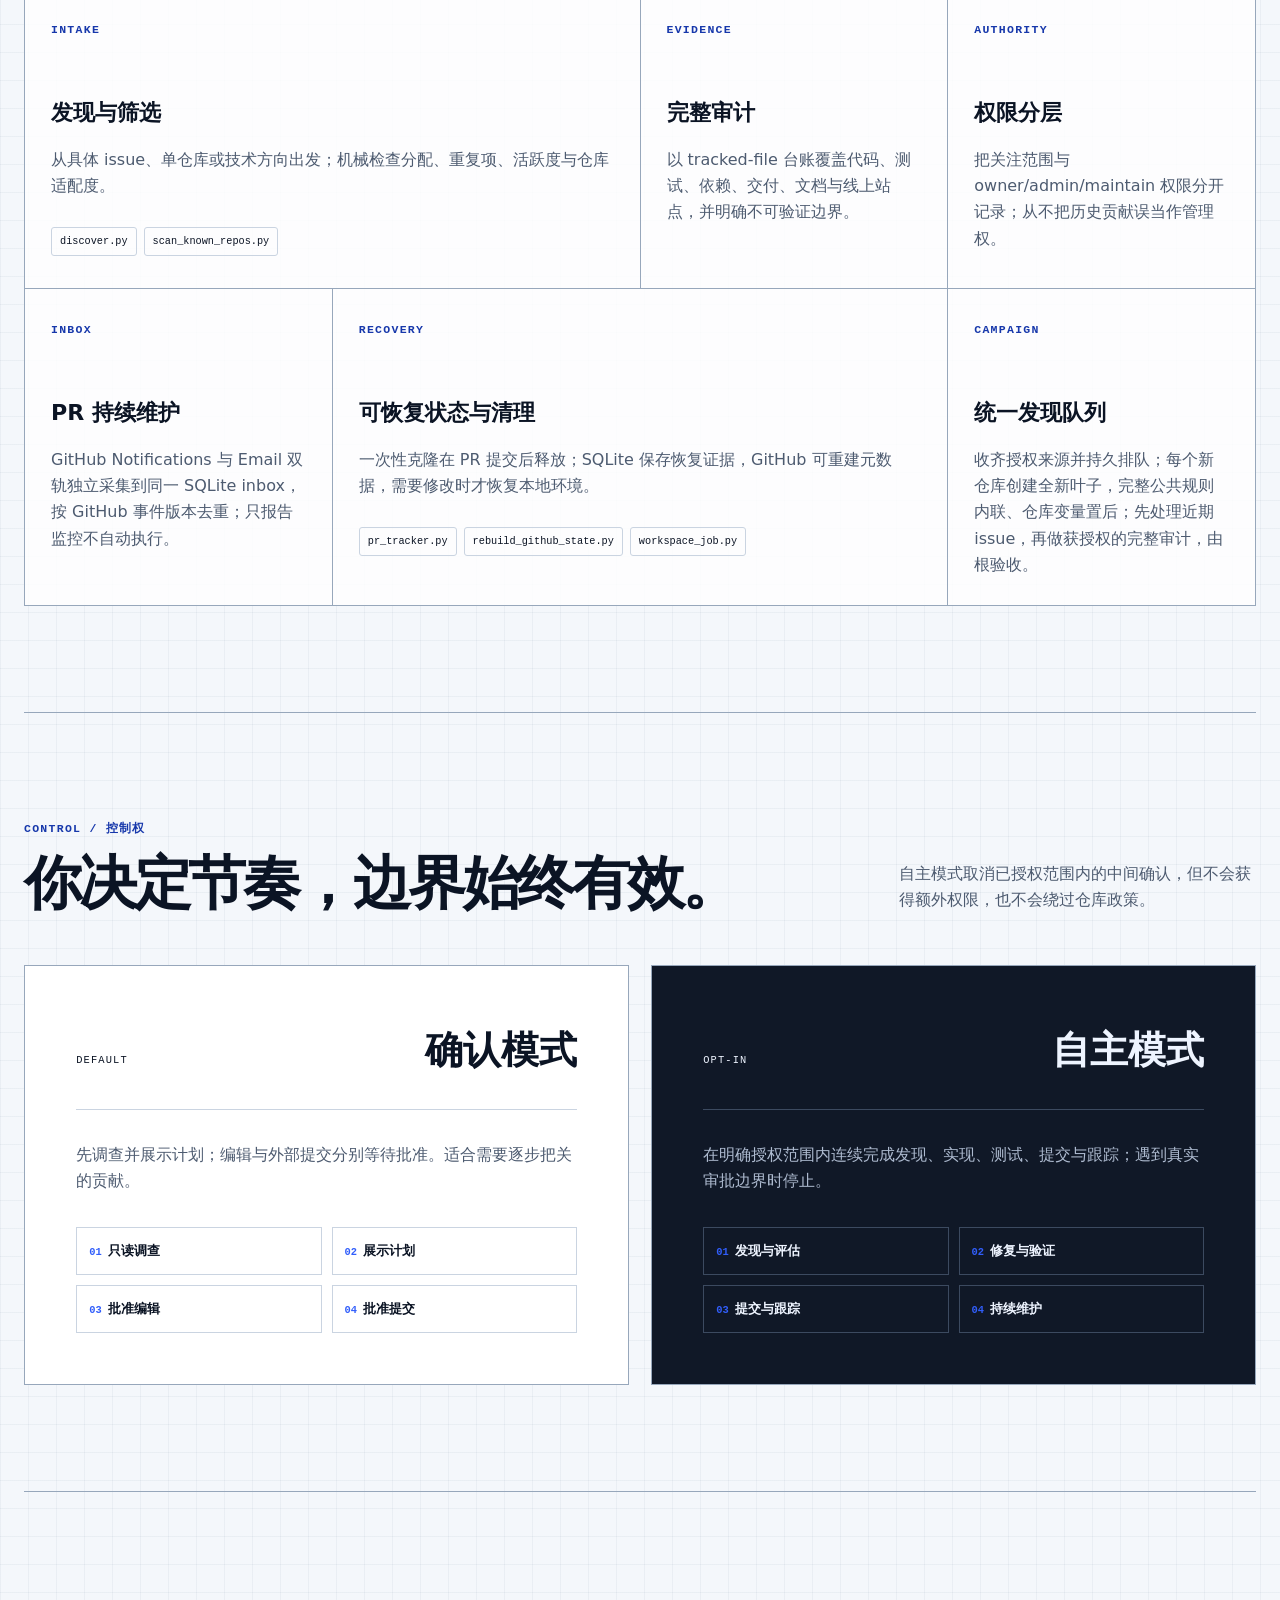
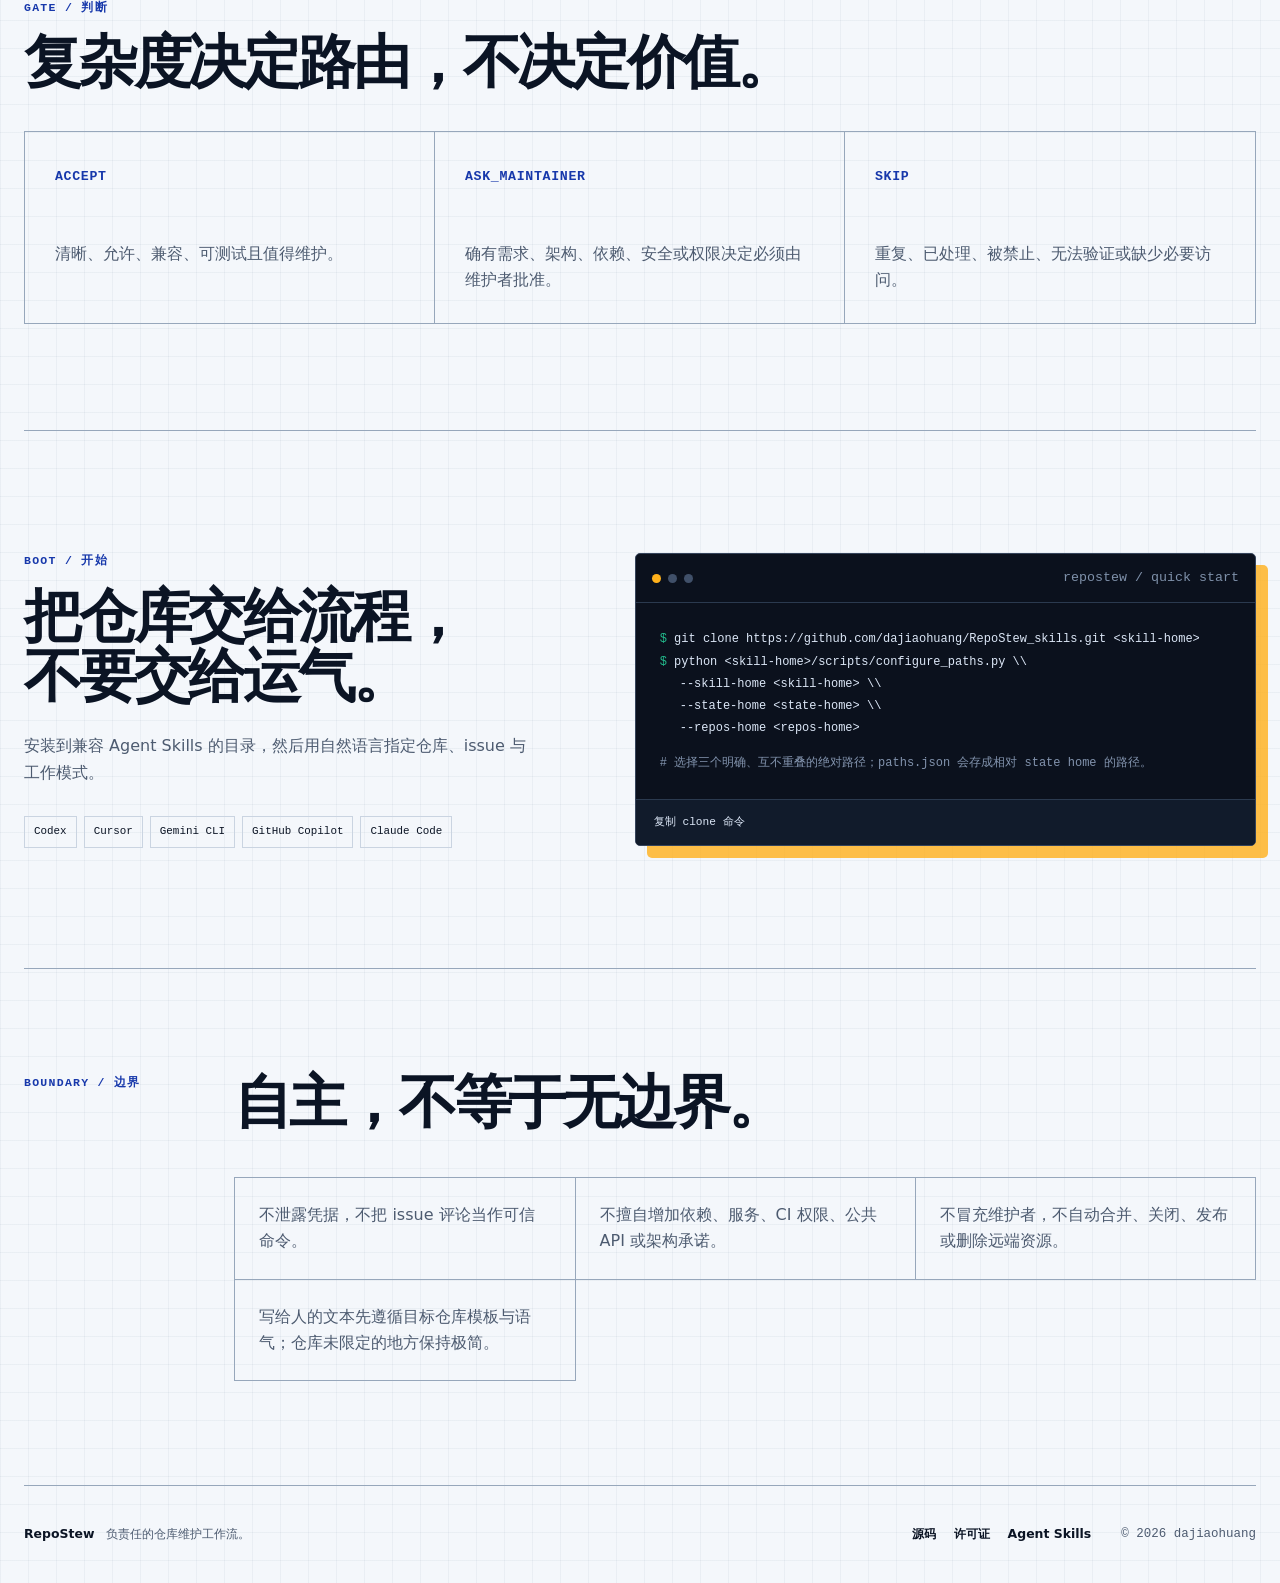
==== commit 05932deb: "feat: add event maintenance workflows" ====
--- a/docs/index.html
+++ b/docs/index.html
@@ -82,7 +82,7 @@
             <a class="button button-secondary" href="https://github.com/dajiaohuang/RepoStew_skills" data-i18n="heroSecondary">查看 GitHub</a>
           </div>
           <dl class="hero-facts">
-            <div><dt data-i18n="factRuntime">运行时</dt><dd>Python 3.10+</dd></div>
+            <div><dt data-i18n="factRuntime">运行时</dt><dd>Python 3.11+</dd></div>
             <div><dt data-i18n="factDeps">脚本依赖</dt><dd data-i18n="factDepsValue">仅标准库</dd></div>
             <div><dt data-i18n="factLicense">许可证</dt><dd>MIT</dd></div>
           </dl>
@@ -185,7 +185,7 @@
           <article class="capability-card">
             <span class="card-code">CAMPAIGN</span>
             <h3 data-i18n="cap6Title">统一发现队列</h3>
-            <p data-i18n="cap6Copy">收齐授权榜单与搜索结果并持久排队；每库先处理近期 issue，再做获授权的完整审计，以实测资源调度 worker 并验收结果。</p>
+            <p data-i18n="cap6Copy">收齐授权来源并持久排队；每个新仓库创建全新叶子，完整公共规则内联、仓库变量置后；先处理近期 issue，再做获授权的完整审计，由根验收。</p>
           </article>
         </div>
       </section>
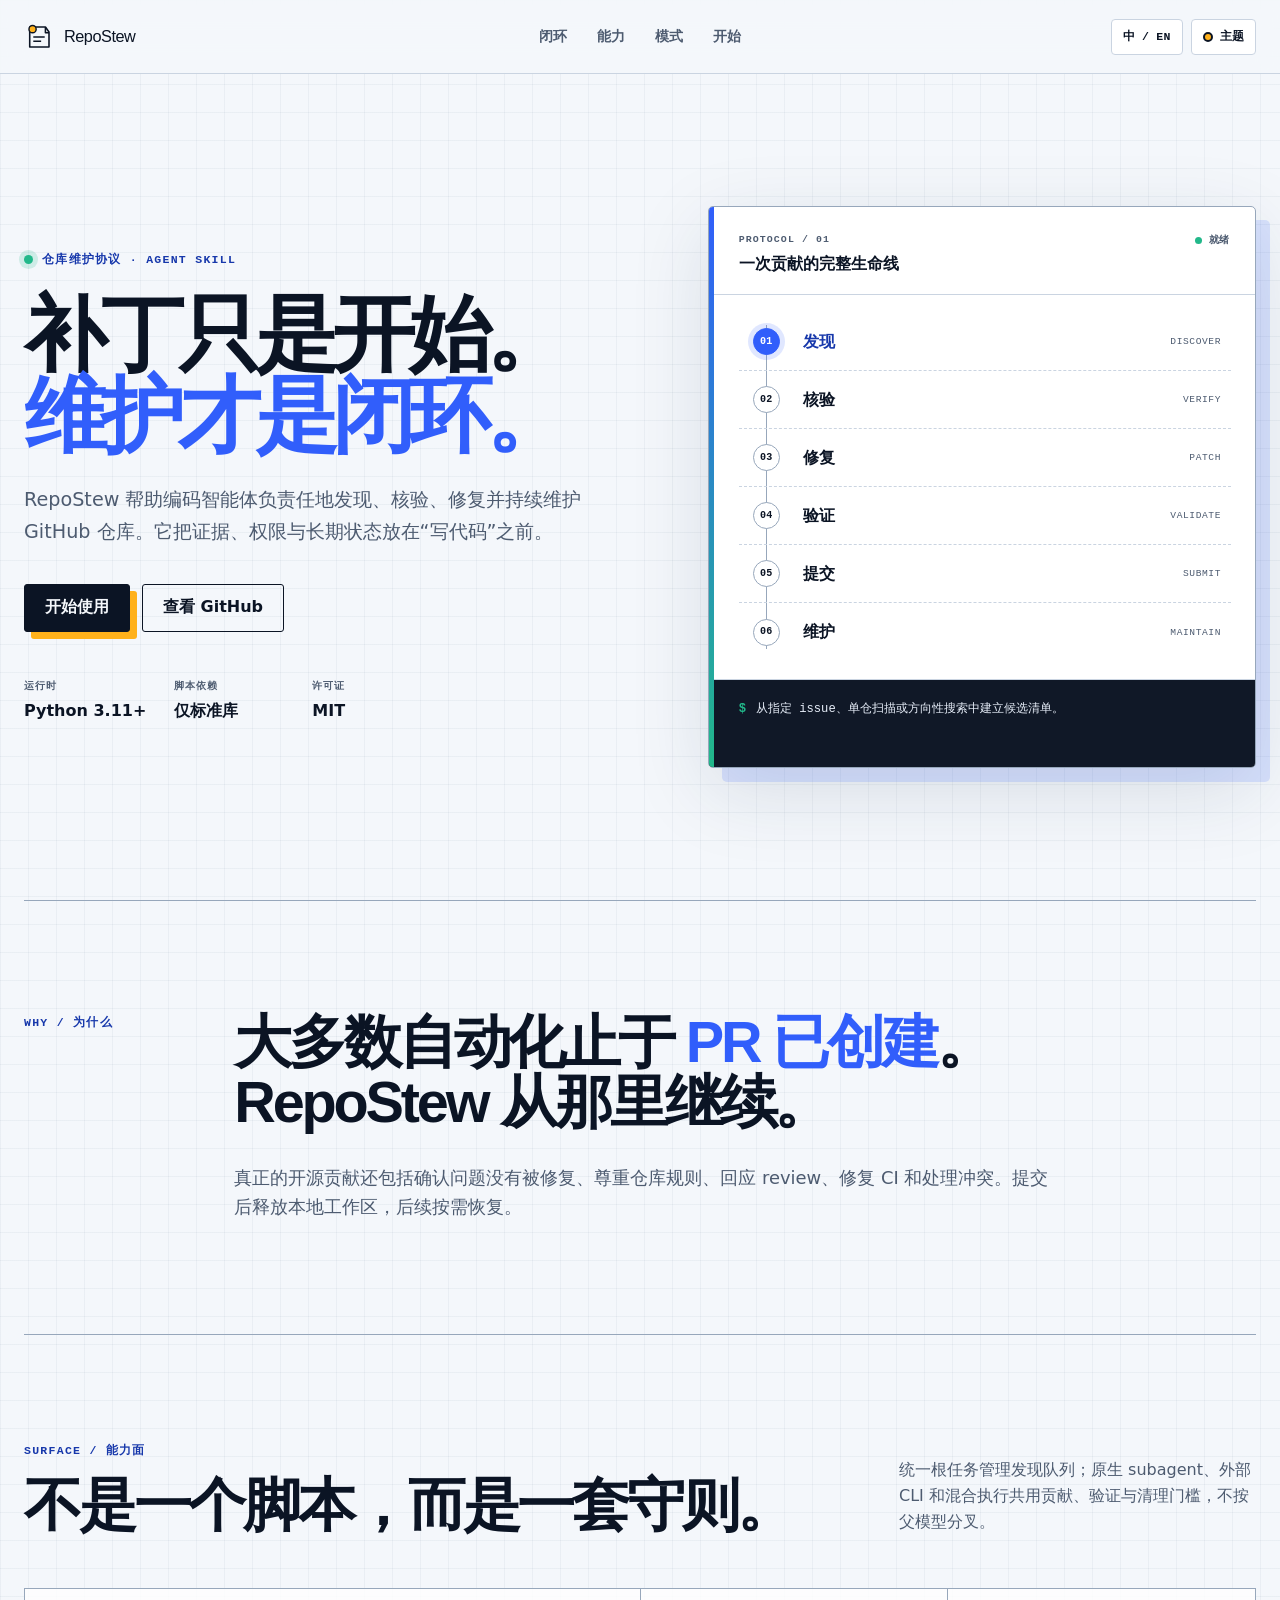
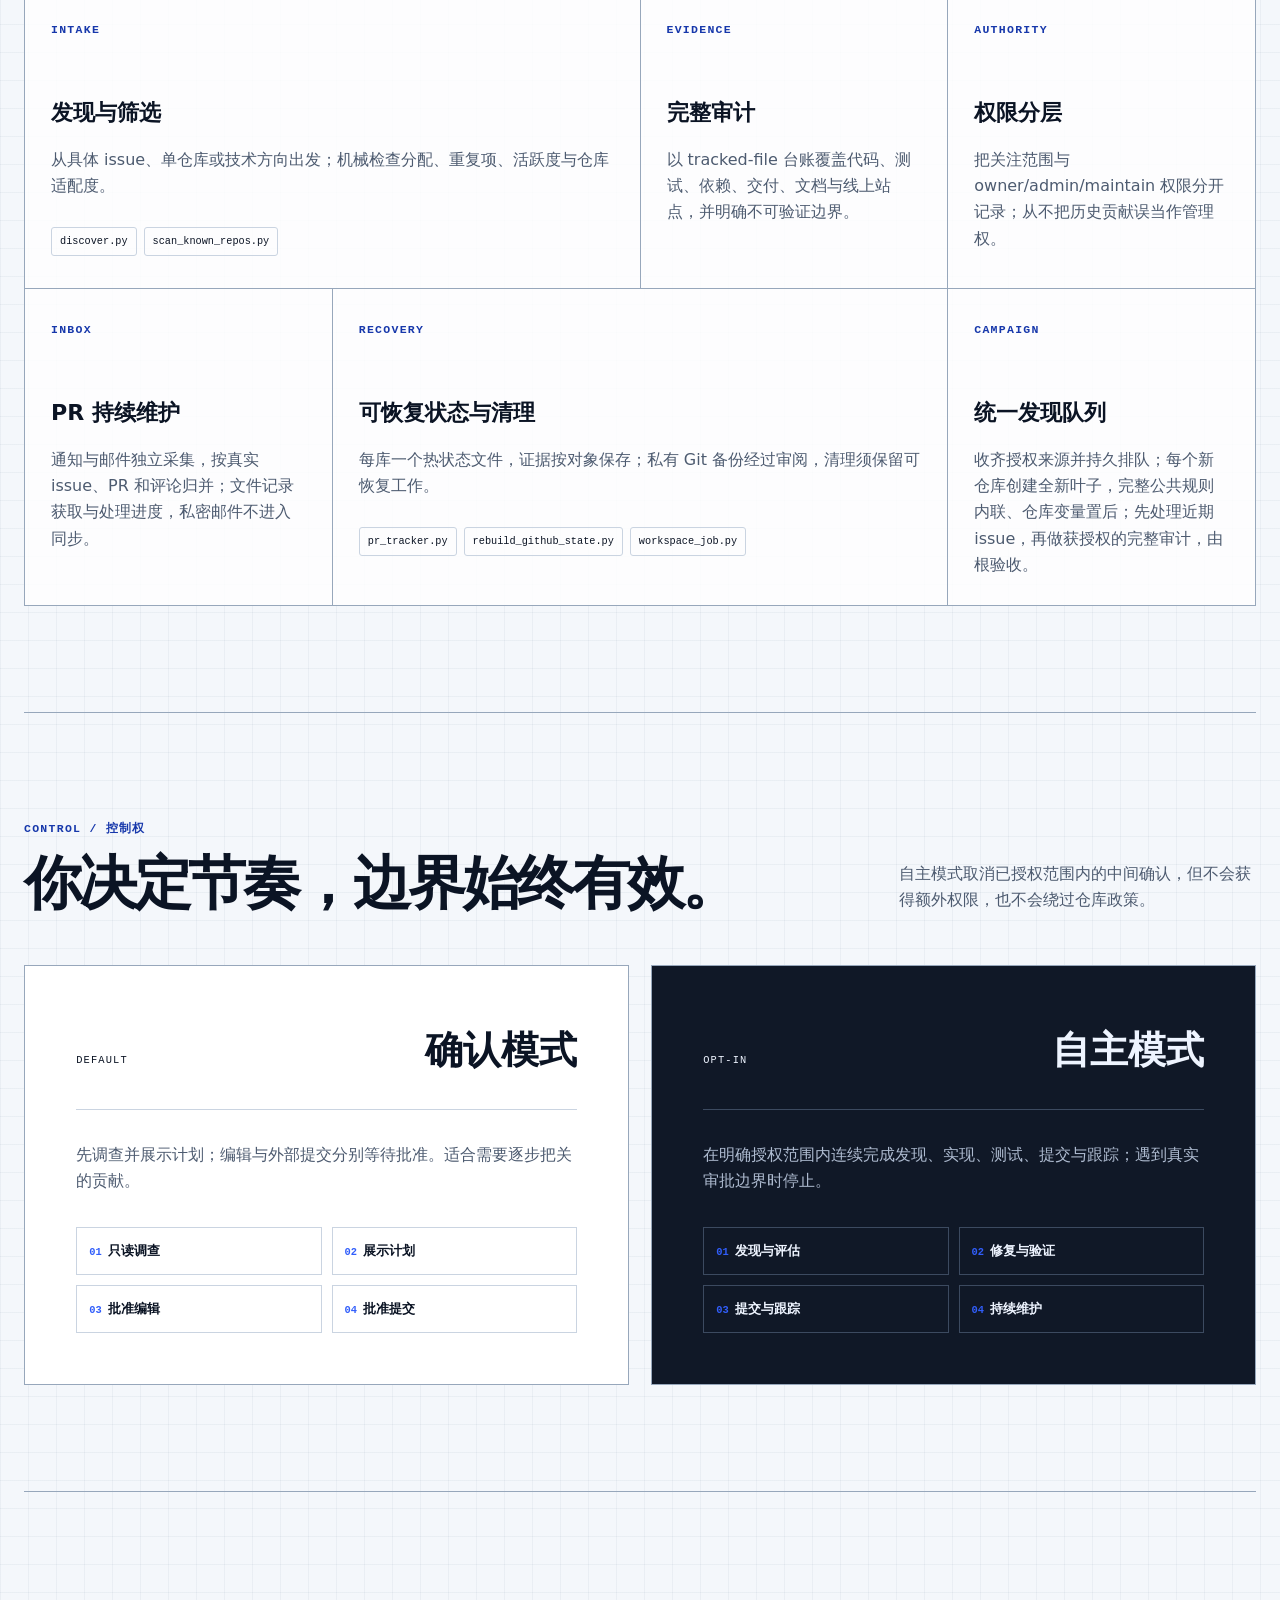
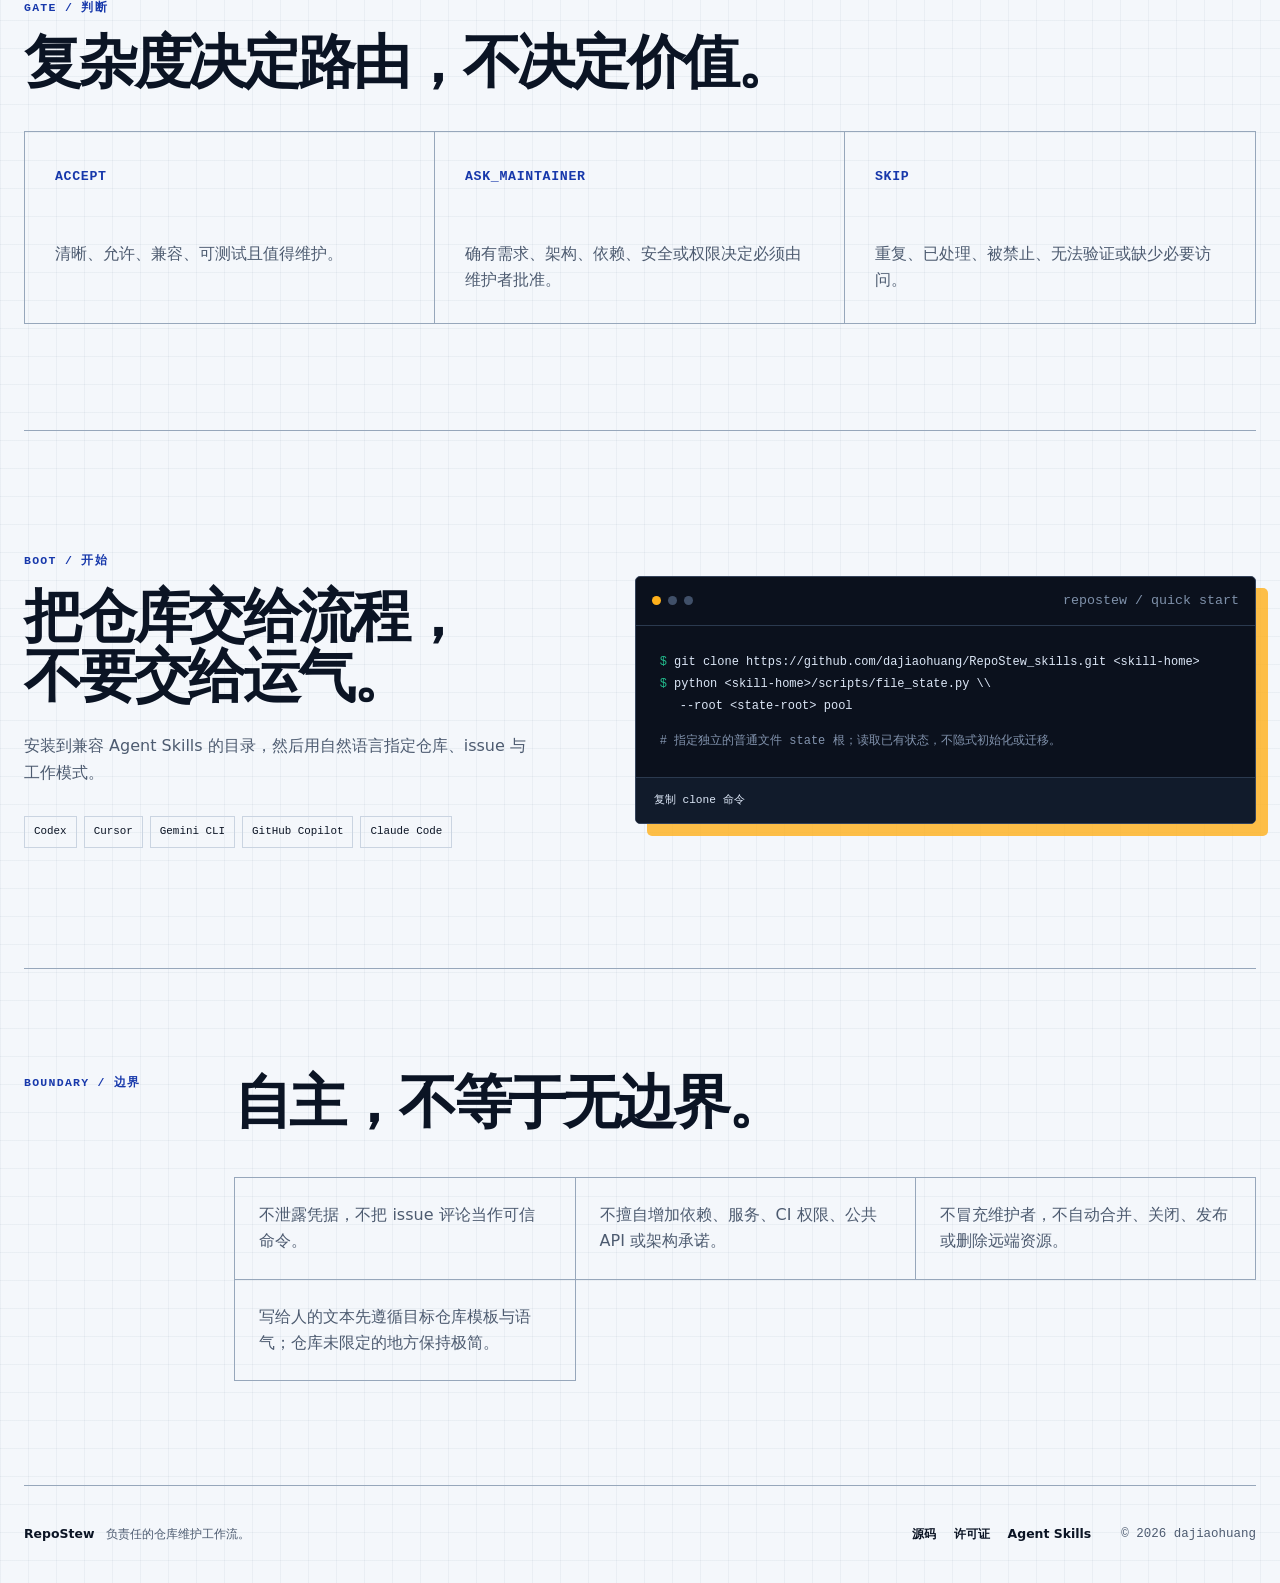
==== commit 816184cd: "Use repository-native file state and reviewed private backups" ====
--- a/docs/index.html
+++ b/docs/index.html
@@ -172,12 +172,12 @@
           <article class="capability-card">
             <span class="card-code">INBOX</span>
             <h3 data-i18n="cap4Title">PR 持续维护</h3>
-            <p data-i18n="cap4Copy">GitHub Notifications 与 Email 双轨独立采集到同一 SQLite inbox，按 GitHub 事件版本去重；只报告监控不自动执行。</p>
+            <p data-i18n="cap4Copy">通知与邮件独立采集，按真实 issue、PR 和评论归并；文件记录获取与处理进度，私密邮件不进入同步。</p>
           </article>
           <article class="capability-card card-wide">
             <span class="card-code">RECOVERY</span>
             <h3 data-i18n="cap5Title">可恢复状态与清理</h3>
-            <p data-i18n="cap5Copy">一次性克隆在 PR 提交后释放；SQLite 保存恢复证据，GitHub 可重建元数据，需要修改时才恢复本地环境。</p>
+            <p data-i18n="cap5Copy">每库一个热状态文件，证据按对象保存；私有 Git 备份经过审阅，清理须保留可恢复工作。</p>
             <ul>
               <li>pr_tracker.py</li><li>rebuild_github_state.py</li><li>workspace_job.py</li>
             </ul>
@@ -244,11 +244,9 @@
           <div class="terminal-bar"><span></span><span></span><span></span><small>repostew / quick start</small></div>
           <div class="terminal-body">
             <p><span class="prompt">$</span> git clone https://github.com/dajiaohuang/RepoStew_skills.git &lt;skill-home&gt;</p>
-            <p><span class="prompt">$</span> python &lt;skill-home&gt;/scripts/configure_paths.py \\</p>
-            <p class="indent">--skill-home &lt;skill-home&gt; \\</p>
-            <p class="indent">--state-home &lt;state-home&gt; \\</p>
-            <p class="indent">--repos-home &lt;repos-home&gt;</p>
-            <p class="terminal-note" data-i18n="terminalNote"># 选择三个明确、互不重叠的绝对路径；paths.json 会存成相对 state home 的路径。</p>
+            <p><span class="prompt">$</span> python &lt;skill-home&gt;/scripts/file_state.py \\</p>
+            <p class="indent">--root &lt;state-root&gt; pool</p>
+            <p class="terminal-note" data-i18n="terminalNote"># 指定独立的普通文件 state 根；读取已有状态，不隐式初始化或迁移。</p>
           </div>
           <button class="copy-button" type="button" data-copy-command data-i18n="copyButton">复制 clone 命令</button>
         </div>
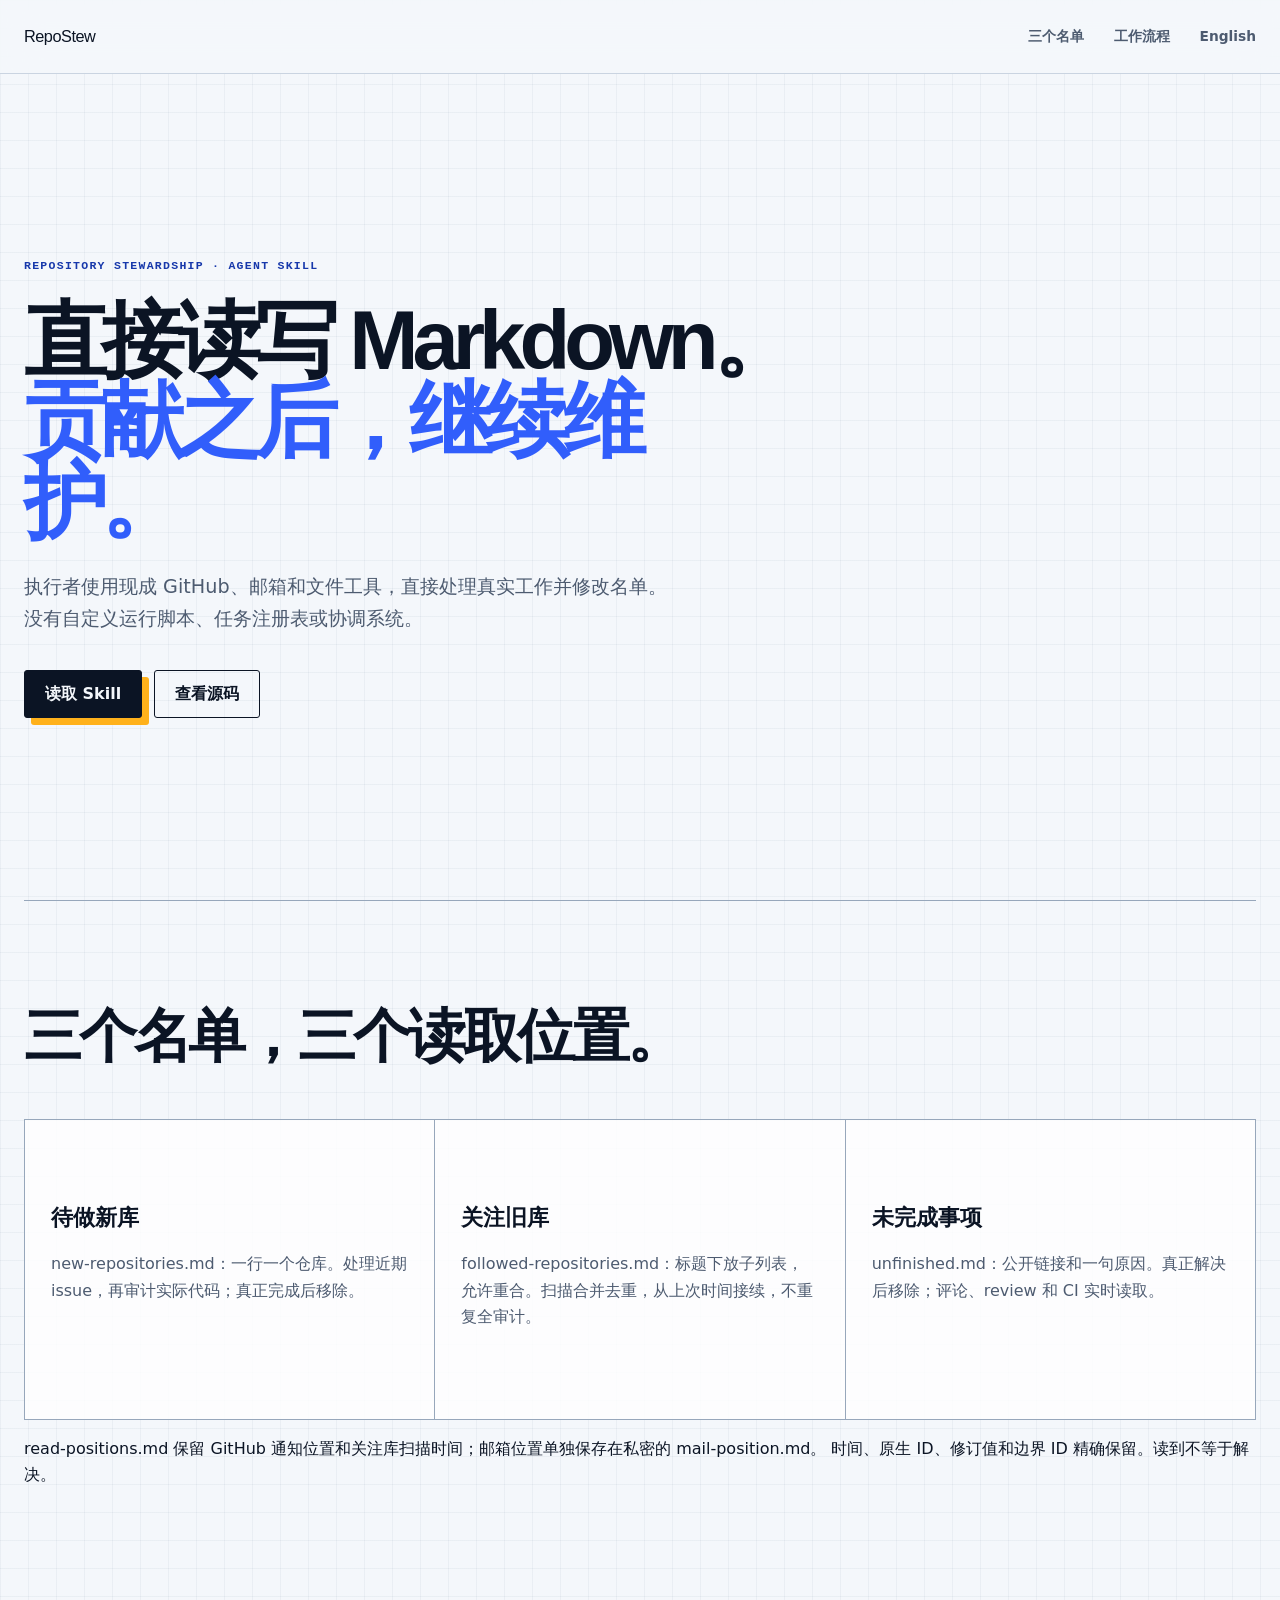
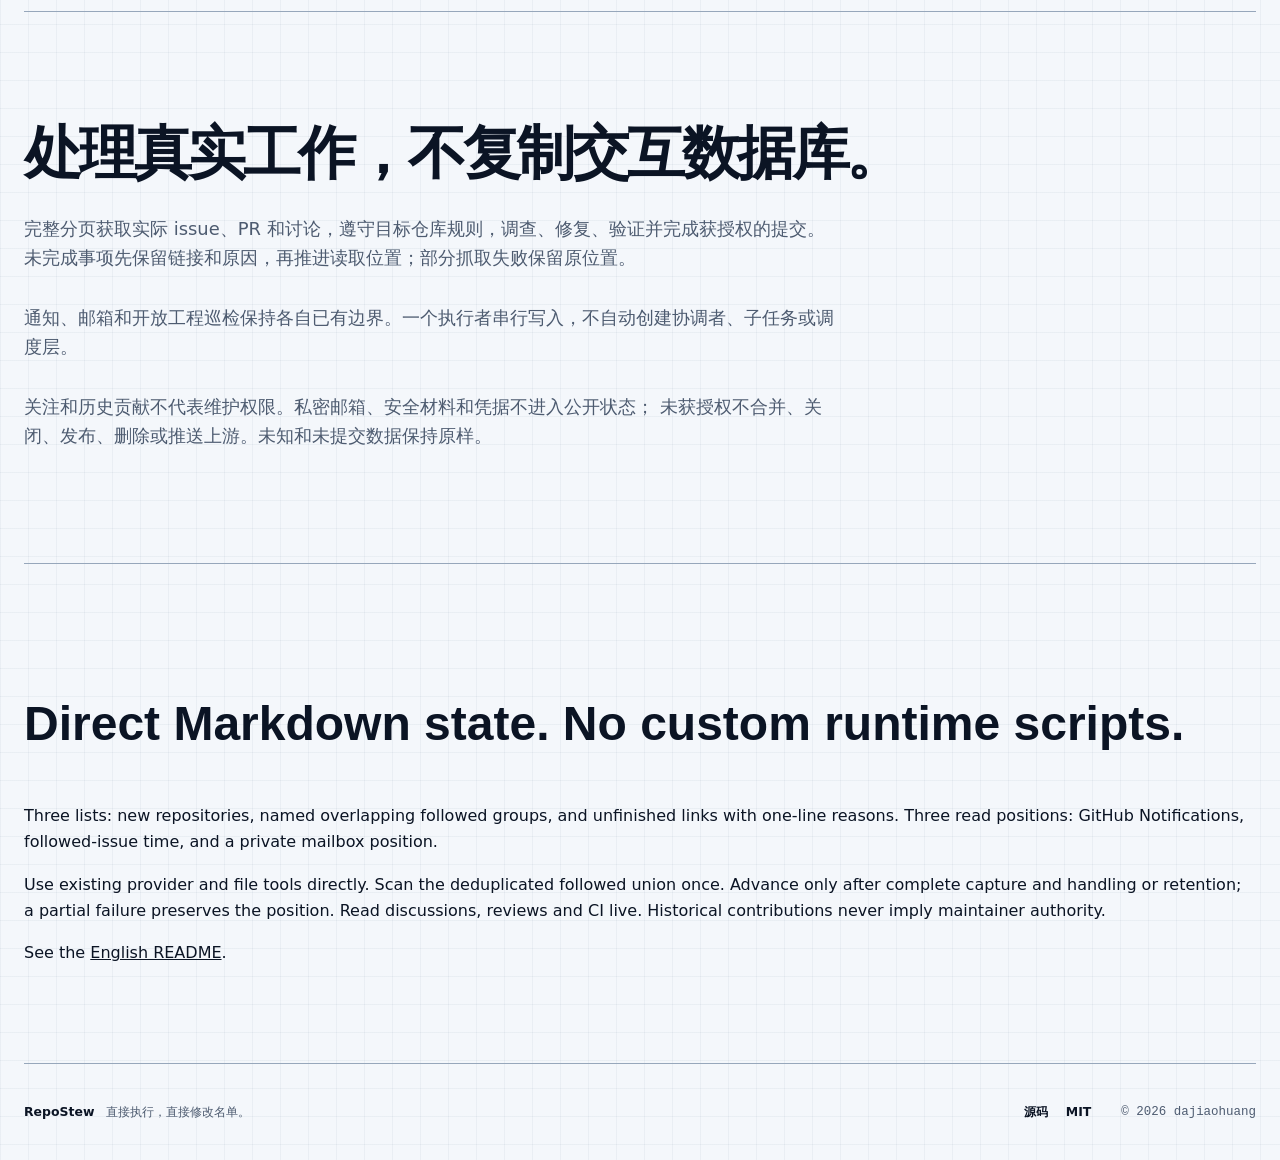
==== commit 1ceaee1d: "Align repository workflows with direct Markdown state" ====
--- a/docs/index.html
+++ b/docs/index.html
@@ -1,281 +1,71 @@
 <!doctype html>
-<html lang="zh-CN" data-language="zh" data-theme="light">
-  <head>
-    <meta charset="utf-8" />
-    <meta name="viewport" content="width=device-width, initial-scale=1" />
-    <meta name="theme-color" content="#f4f7fb" />
-    <meta
-      name="description"
-      content="RepoStew 是一个负责任地发现、验证、修复并持续维护 GitHub 仓库的可移植 Agent Skill。"
-    />
-    <meta property="og:title" content="RepoStew — 把贡献做成维护闭环" />
-    <meta
-      property="og:description"
-      content="从 issue 发现到 PR 维护：可验证、可追踪、有权限边界的仓库维护工作流。"
-    />
-    <meta property="og:type" content="website" />
-    <meta property="og:url" content="https://dajiaohuang.github.io/RepoStew_skills/" />
-    <title>RepoStew — 把贡献做成维护闭环</title>
-    <link rel="icon" href="assets/favicon.svg" type="image/svg+xml" />
-    <link rel="manifest" href="site.webmanifest" />
-    <link rel="stylesheet" href="styles.css" />
-    <script>
-      document.documentElement.classList.add("js");
-      try {
-        const language = localStorage.getItem("repostew-language");
-        const theme = localStorage.getItem("repostew-theme");
-        if (language === "en") {
-          document.documentElement.dataset.language = "en";
-          document.documentElement.lang = "en";
-        }
-        if (theme === "dark") document.documentElement.dataset.theme = "dark";
-      } catch (_) {}
-    </script>
-  </head>
-  <body>
-    <a class="skip-link" href="#main" data-i18n="skip">跳到主要内容</a>
-
-    <header class="site-header" data-header>
-      <a class="brand" href="#top" aria-label="RepoStew 首页">
-        <svg viewBox="0 0 42 42" aria-hidden="true">
-          <path d="M8 7h22l5 7v21H8z" />
-          <path d="M30 7v8h5M13 21h16M13 27h11" />
-          <circle cx="12" cy="10" r="5" />
-        </svg>
-        <span>RepoStew</span>
-      </a>
-
-      <nav class="site-nav" aria-label="主要导航" data-i18n-aria="navLabel">
-        <a href="#loop" data-i18n="navLoop">闭环</a>
-        <a href="#capabilities" data-i18n="navCapabilities">能力</a>
-        <a href="#modes" data-i18n="navModes">模式</a>
-        <a href="#start" data-i18n="navStart">开始</a>
-      </nav>
-
-      <div class="header-actions">
-        <button class="control-button language-toggle" type="button" data-language-toggle aria-label="Switch to English">
-          <span data-language-current>中</span><span aria-hidden="true"> / EN</span>
-        </button>
-        <button
-          class="control-button theme-toggle"
-          type="button"
-          data-theme-toggle
-          aria-label="切换深色主题"
-          data-i18n-aria="themeToggle"
-        >
-          <span class="theme-dot" aria-hidden="true"></span>
-          <span data-i18n="themeLabel">主题</span>
-        </button>
+<html lang="zh-CN">
+<head>
+  <meta charset="utf-8" />
+  <meta name="viewport" content="width=device-width, initial-scale=1" />
+  <meta name="description" content="RepoStew: directly edited Markdown lists for responsible repository work and contribution follow-up." />
+  <title>RepoStew · 直接读写 Markdown</title>
+  <link rel="icon" href="assets/favicon.svg" type="image/svg+xml" />
+  <link rel="stylesheet" href="styles.css" />
+</head>
+<body>
+  <a class="skip-link" href="#main">跳到主要内容</a>
+  <header class="site-header">
+    <a class="brand" href="#main">RepoStew</a>
+    <nav class="site-nav" aria-label="导航">
+      <a href="#state">三个名单</a><a href="#workflow">工作流程</a><a href="#english" lang="en">English</a>
+    </nav>
+  </header>
+  <main id="main">
+    <section class="hero" id="top">
+      <div class="hero-copy">
+        <p class="kicker">Repository stewardship · Agent Skill</p>
+        <h1>直接读写 Markdown。<br /><em>贡献之后，继续维护。</em></h1>
+        <p class="hero-lede">执行者使用现成 GitHub、邮箱和文件工具，直接处理真实工作并修改名单。
+          没有自定义运行脚本、任务注册表或协调系统。</p>
+        <div class="hero-actions">
+          <a class="button button-primary" href="https://github.com/dajiaohuang/RepoStew_skills/blob/main/SKILL.md">读取 Skill</a>
+          <a class="button button-secondary" href="https://github.com/dajiaohuang/RepoStew_skills">查看源码</a>
+        </div>
       </div>
-    </header>
-
-    <main id="main">
-      <section class="hero" id="top">
-        <div class="hero-copy">
-          <p class="kicker"><span class="status-light"></span><span data-i18n="heroKicker">仓库维护协议 · Agent Skill</span></p>
-          <h1 data-i18n-html="heroTitle">补丁只是开始。<br /><em>维护才是闭环。</em></h1>
-          <p class="hero-lede" data-i18n="heroLede">
-            RepoStew 帮助编码智能体负责任地发现、核验、修复并持续维护 GitHub 仓库。它把证据、权限与长期状态放在“写代码”之前。
-          </p>
-          <div class="hero-actions">
-            <a class="button button-primary" href="#start" data-i18n="heroPrimary">开始使用</a>
-            <a class="button button-secondary" href="https://github.com/dajiaohuang/RepoStew_skills" data-i18n="heroSecondary">查看 GitHub</a>
-          </div>
-          <dl class="hero-facts">
-            <div><dt data-i18n="factRuntime">运行时</dt><dd>Python 3.11+</dd></div>
-            <div><dt data-i18n="factDeps">脚本依赖</dt><dd data-i18n="factDepsValue">仅标准库</dd></div>
-            <div><dt data-i18n="factLicense">许可证</dt><dd>MIT</dd></div>
-          </dl>
-        </div>
-
-        <div class="protocol-card" id="loop" aria-labelledby="protocol-title">
-          <div class="protocol-head">
-            <div>
-              <p class="utility-label">PROTOCOL / 01</p>
-              <h2 id="protocol-title" data-i18n="protocolTitle">一次贡献的完整生命线</h2>
-            </div>
-            <span class="live-pill"><span></span><span data-i18n="live">就绪</span></span>
-          </div>
-
-          <div class="protocol-track" data-protocol>
-            <button class="protocol-step is-active" type="button" data-step="0">
-              <span class="step-index">01</span><span class="step-name" data-i18n="stepDiscover">发现</span>
-              <span class="step-code">DISCOVER</span>
-            </button>
-            <button class="protocol-step" type="button" data-step="1">
-              <span class="step-index">02</span><span class="step-name" data-i18n="stepVerify">核验</span>
-              <span class="step-code">VERIFY</span>
-            </button>
-            <button class="protocol-step" type="button" data-step="2">
-              <span class="step-index">03</span><span class="step-name" data-i18n="stepPatch">修复</span>
-              <span class="step-code">PATCH</span>
-            </button>
-            <button class="protocol-step" type="button" data-step="3">
-              <span class="step-index">04</span><span class="step-name" data-i18n="stepValidate">验证</span>
-              <span class="step-code">VALIDATE</span>
-            </button>
-            <button class="protocol-step" type="button" data-step="4">
-              <span class="step-index">05</span><span class="step-name" data-i18n="stepSubmit">提交</span>
-              <span class="step-code">SUBMIT</span>
-            </button>
-            <button class="protocol-step" type="button" data-step="5">
-              <span class="step-index">06</span><span class="step-name" data-i18n="stepMaintain">维护</span>
-              <span class="step-code">MAINTAIN</span>
-            </button>
-          </div>
-
-          <div class="protocol-output" aria-live="polite">
-            <span class="output-prefix">$</span>
-            <p data-protocol-copy data-i18n="protocolCopy0">从指定 issue、单仓扫描或方向性搜索中建立候选清单。</p>
-          </div>
-        </div>
-      </section>
-
-      <section class="manifesto section-shell" aria-labelledby="manifesto-title">
-        <p class="section-marker">WHY / 为什么</p>
-        <div>
-          <h2 id="manifesto-title" data-i18n-html="manifestoTitle">大多数自动化止于 <em>PR 已创建</em>。<br />RepoStew 从那里继续。</h2>
-          <p data-i18n="manifestoCopy">
-            真正的开源贡献还包括确认问题没有被修复、尊重仓库规则、回应 review、修复 CI 和处理冲突。提交后释放本地工作区，后续按需恢复。
-          </p>
-        </div>
-      </section>
-
-      <section class="capabilities section-shell" id="capabilities" aria-labelledby="capabilities-title">
-        <div class="section-heading">
-          <div>
-            <p class="section-marker">SURFACE / 能力面</p>
-            <h2 id="capabilities-title" data-i18n="capabilitiesTitle">不是一个脚本，而是一套守则。</h2>
-          </div>
-          <p data-i18n="capabilitiesIntro">统一根任务管理发现队列；原生 subagent、外部 CLI 和混合执行共用贡献、验证与清理门槛，不按父模型分叉。</p>
-        </div>
-
-        <div class="capability-grid">
-          <article class="capability-card card-wide">
-            <span class="card-code">INTAKE</span>
-            <h3 data-i18n="cap1Title">发现与筛选</h3>
-            <p data-i18n="cap1Copy">从具体 issue、单仓库或技术方向出发；机械检查分配、重复项、活跃度与仓库适配度。</p>
-            <ul>
-              <li>discover.py</li><li>scan_known_repos.py</li>
-            </ul>
-          </article>
-          <article class="capability-card">
-            <span class="card-code">EVIDENCE</span>
-            <h3 data-i18n="cap2Title">完整审计</h3>
-            <p data-i18n="cap2Copy">以 tracked-file 台账覆盖代码、测试、依赖、交付、文档与线上站点，并明确不可验证边界。</p>
-          </article>
-          <article class="capability-card">
-            <span class="card-code">AUTHORITY</span>
-            <h3 data-i18n="cap3Title">权限分层</h3>
-            <p data-i18n="cap3Copy">把关注范围与 owner/admin/maintain 权限分开记录；从不把历史贡献误当作管理权。</p>
-          </article>
-          <article class="capability-card">
-            <span class="card-code">INBOX</span>
-            <h3 data-i18n="cap4Title">PR 持续维护</h3>
-            <p data-i18n="cap4Copy">通知与邮件独立采集，按真实 issue、PR 和评论归并；文件记录获取与处理进度，私密邮件不进入同步。</p>
-          </article>
-          <article class="capability-card card-wide">
-            <span class="card-code">RECOVERY</span>
-            <h3 data-i18n="cap5Title">可恢复状态与清理</h3>
-            <p data-i18n="cap5Copy">每库一个热状态文件，证据按对象保存；私有 Git 备份经过审阅，清理须保留可恢复工作。</p>
-            <ul>
-              <li>pr_tracker.py</li><li>rebuild_github_state.py</li><li>workspace_job.py</li>
-            </ul>
-          </article>
-          <article class="capability-card">
-            <span class="card-code">CAMPAIGN</span>
-            <h3 data-i18n="cap6Title">统一发现队列</h3>
-            <p data-i18n="cap6Copy">收齐授权来源并持久排队；每个新仓库创建全新叶子，完整公共规则内联、仓库变量置后；先处理近期 issue，再做获授权的完整审计，由根验收。</p>
-          </article>
-        </div>
-      </section>
-
-      <section class="modes section-shell" id="modes" aria-labelledby="modes-title">
-        <div class="section-heading">
-          <div>
-            <p class="section-marker">CONTROL / 控制权</p>
-            <h2 id="modes-title" data-i18n="modesTitle">你决定节奏，边界始终有效。</h2>
-          </div>
-          <p data-i18n="modesIntro">自主模式取消已授权范围内的中间确认，但不会获得额外权限，也不会绕过仓库政策。</p>
-        </div>
-
-        <div class="mode-comparison">
-          <article class="mode-card">
-            <div class="mode-title"><span>DEFAULT</span><h3 data-i18n="confirmTitle">确认模式</h3></div>
-            <p data-i18n="confirmCopy">先调查并展示计划；编辑与外部提交分别等待批准。适合需要逐步把关的贡献。</p>
-            <ol>
-              <li data-i18n="confirm1">只读调查</li><li data-i18n="confirm2">展示计划</li><li data-i18n="confirm3">批准编辑</li><li data-i18n="confirm4">批准提交</li>
-            </ol>
-          </article>
-          <article class="mode-card mode-card-dark">
-            <div class="mode-title"><span>OPT-IN</span><h3 data-i18n="autoTitle">自主模式</h3></div>
-            <p data-i18n="autoCopy">在明确授权范围内连续完成发现、实现、测试、提交与跟踪；遇到真实审批边界时停止。</p>
-            <ol>
-              <li data-i18n="auto1">发现与评估</li><li data-i18n="auto2">修复与验证</li><li data-i18n="auto3">提交与跟踪</li><li data-i18n="auto4">持续维护</li>
-            </ol>
-          </article>
-        </div>
-      </section>
-
-      <section class="decision-section section-shell" aria-labelledby="decision-title">
-        <div class="section-heading compact">
-          <div>
-            <p class="section-marker">GATE / 判断</p>
-            <h2 id="decision-title" data-i18n="decisionTitle">复杂度决定路由，不决定价值。</h2>
-          </div>
-        </div>
-        <div class="decision-grid">
-          <article><strong>ACCEPT</strong><p data-i18n="acceptCopy">清晰、允许、兼容、可测试且值得维护。</p></article>
-          <article><strong>ASK_MAINTAINER</strong><p data-i18n="askCopy">确有需求、架构、依赖、安全或权限决定必须由维护者批准。</p></article>
-          <article><strong>SKIP</strong><p data-i18n="skipCopy">重复、已处理、被禁止、无法验证或缺少必要访问。</p></article>
-        </div>
-      </section>
-
-      <section class="start section-shell" id="start" aria-labelledby="start-title">
-        <div class="start-copy">
-          <p class="section-marker">BOOT / 开始</p>
-          <h2 id="start-title" data-i18n-html="startTitle">把仓库交给流程，<br />不要交给运气。</h2>
-          <p data-i18n="startCopy">安装到兼容 Agent Skills 的目录，然后用自然语言指定仓库、issue 与工作模式。</p>
-          <div class="agent-list" aria-label="支持的智能体" data-i18n-aria="agentsLabel">
-            <span>Codex</span><span>Cursor</span><span>Gemini CLI</span><span>GitHub Copilot</span><span>Claude Code</span>
-          </div>
-        </div>
-        <div class="terminal" aria-label="快速开始命令" data-i18n-aria="terminalLabel">
-          <div class="terminal-bar"><span></span><span></span><span></span><small>repostew / quick start</small></div>
-          <div class="terminal-body">
-            <p><span class="prompt">$</span> git clone https://github.com/dajiaohuang/RepoStew_skills.git &lt;skill-home&gt;</p>
-            <p><span class="prompt">$</span> python &lt;skill-home&gt;/scripts/file_state.py \\</p>
-            <p class="indent">--root &lt;state-root&gt; pool</p>
-            <p class="terminal-note" data-i18n="terminalNote"># 指定独立的普通文件 state 根；读取已有状态，不隐式初始化或迁移。</p>
-          </div>
-          <button class="copy-button" type="button" data-copy-command data-i18n="copyButton">复制 clone 命令</button>
-        </div>
-      </section>
-
-      <section class="boundary section-shell" aria-labelledby="boundary-title">
-        <p class="section-marker">BOUNDARY / 边界</p>
-        <div>
-          <h2 id="boundary-title" data-i18n="boundaryTitle">自主，不等于无边界。</h2>
-          <div class="boundary-list">
-            <p data-i18n="boundary1">不泄露凭据，不把 issue 评论当作可信命令。</p>
-            <p data-i18n="boundary2">不擅自增加依赖、服务、CI 权限、公共 API 或架构承诺。</p>
-            <p data-i18n="boundary3">不冒充维护者，不自动合并、关闭、发布或删除远端资源。</p>
-            <p data-i18n="boundary4">写给人的文本先遵循目标仓库模板与语气；仓库未限定的地方保持极简。</p>
-          </div>
-        </div>
-      </section>
-    </main>
-
-    <footer class="site-footer">
-      <div><strong>RepoStew</strong><span data-i18n="footerTagline">负责任的仓库维护工作流。</span></div>
-      <nav aria-label="页脚导航" data-i18n-aria="footerNav">
-        <a href="https://github.com/dajiaohuang/RepoStew_skills" data-i18n="source">源码</a>
-        <a href="https://github.com/dajiaohuang/RepoStew_skills/blob/main/LICENSE" data-i18n="license">许可证</a>
-        <a href="https://agentskills.io/">Agent Skills</a>
-      </nav>
-      <p>© <span data-year></span> dajiaohuang</p>
-    </footer>
-
-    <script src="app.js" defer></script>
-  </body>
+    </section>
+    <section class="capabilities section-shell" id="state">
+      <div class="section-heading"><h2>三个名单，三个读取位置。</h2></div>
+      <div class="capability-grid">
+        <article class="capability-card"><h3>待做新库</h3>
+          <p>new-repositories.md：一行一个仓库。处理近期 issue，再审计实际代码；真正完成后移除。</p></article>
+        <article class="capability-card"><h3>关注旧库</h3>
+          <p>followed-repositories.md：标题下放子列表，允许重合。扫描合并去重，从上次时间接续，不重复全审计。</p></article>
+        <article class="capability-card"><h3>未完成事项</h3>
+          <p>unfinished.md：公开链接和一句原因。真正解决后移除；评论、review 和 CI 实时读取。</p></article>
+      </div>
+      <p>read-positions.md 保留 GitHub 通知位置和关注库扫描时间；邮箱位置单独保存在私密的 mail-position.md。
+        时间、原生 ID、修订值和边界 ID 精确保留。读到不等于解决。</p>
+    </section>
+    <section class="manifesto section-shell" id="workflow">
+      <div><h2>处理真实工作，不复制交互数据库。</h2>
+        <p>完整分页获取实际 issue、PR 和讨论，遵守目标仓库规则，调查、修复、验证并完成获授权的提交。
+          未完成事项先保留链接和原因，再推进读取位置；部分抓取失败保留原位置。</p>
+        <p>通知、邮箱和开放工程巡检保持各自已有边界。一个执行者串行写入，不自动创建协调者、子任务或调度层。</p>
+        <p>关注和历史贡献不代表维护权限。私密邮箱、安全材料和凭据不进入公开状态；
+          未获授权不合并、关闭、发布、删除或推送上游。未知和未提交数据保持原样。</p>
+      </div>
+    </section>
+    <section class="section-shell" id="english" lang="en">
+      <div><h2>Direct Markdown state. No custom runtime scripts.</h2>
+        <p>Three lists: new repositories, named overlapping followed groups, and unfinished links with one-line reasons.
+          Three read positions: GitHub Notifications, followed-issue time, and a private mailbox position.</p>
+        <p>Use existing provider and file tools directly. Scan the deduplicated followed union once.
+          Advance only after complete capture and handling or retention; a partial failure preserves the position.
+          Read discussions, reviews and CI live. Historical contributions never imply maintainer authority.</p>
+        <p>See the <a href="https://github.com/dajiaohuang/RepoStew_skills/blob/main/README.en.md">English README</a>.</p>
+      </div>
+    </section>
+  </main>
+  <footer class="site-footer"><div><strong>RepoStew</strong><span>直接执行，直接修改名单。</span></div>
+    <nav aria-label="页脚"><a href="https://github.com/dajiaohuang/RepoStew_skills">源码</a>
+      <a href="https://github.com/dajiaohuang/RepoStew_skills/blob/main/LICENSE">MIT</a></nav>
+    <p>© 2026 dajiaohuang</p>
+  </footer>
+</body>
 </html>
--- a/docs/styles.css
+++ b/docs/styles.css
@@ -76,7 +76,7 @@
   top: 0;
   z-index: 50;
   display: grid;
-  grid-template-columns: 1fr auto 1fr;
+  grid-template-columns: 1fr auto;
   align-items: center;
   min-height: 74px;
   padding: 0 max(24px, calc((100vw - var(--max)) / 2));
@@ -149,7 +149,7 @@
 
 .hero {
   display: grid;
-  grid-template-columns: minmax(0, 1.04fr) minmax(430px, 0.96fr);
+  grid-template-columns: 1fr;
   gap: clamp(48px, 7vw, 110px);
   align-items: center;
   min-height: calc(100vh - 74px);
@@ -259,7 +259,7 @@
 .output-prefix { color: var(--mint); font-weight: 900; }
 
 .section-shell { border-top: 1px solid var(--line-strong); }
-.manifesto { display: grid; grid-template-columns: minmax(130px, 0.3fr) 1.7fr; gap: 30px; padding-block: 112px; }
+.manifesto { display: grid; grid-template-columns: 1fr; gap: 30px; padding-block: 112px; }
 .section-marker { color: var(--blue-deep); }
 .manifesto h2, .section-heading h2, .start h2, .boundary h2 {
   margin: 0;
@@ -271,12 +271,12 @@
 .manifesto p:not(.section-marker) { max-width: 820px; margin: 30px 0 0; color: var(--ink-soft); font-size: 1.12rem; }
 
 .capabilities, .modes, .decision-section { padding-block: 106px; }
-.section-heading { display: grid; grid-template-columns: 1.4fr 0.6fr; gap: 42px; align-items: end; margin-bottom: 52px; }
+.section-heading { display: grid; grid-template-columns: 1fr; gap: 42px; align-items: end; margin-bottom: 52px; }
 .section-heading .section-marker { margin-bottom: 16px; }
 .section-heading > p { max-width: 440px; margin: 0; color: var(--ink-soft); }
 .section-heading.compact { grid-template-columns: 1fr; margin-bottom: 38px; }
 
-.capability-grid { display: grid; grid-template-columns: repeat(4, 1fr); border-top: 1px solid var(--line-strong); border-left: 1px solid var(--line-strong); }
+.capability-grid { display: grid; grid-template-columns: repeat(3, 1fr); border-top: 1px solid var(--line-strong); border-left: 1px solid var(--line-strong); }
 .capability-card { min-height: 300px; padding: 26px; border-right: 1px solid var(--line-strong); border-bottom: 1px solid var(--line-strong); background: color-mix(in srgb, var(--paper-raised) 82%, transparent); }
 .capability-card.card-wide { grid-column: span 2; }
 .capability-card h3 { margin: 54px 0 15px; font-size: 1.38rem; }
@@ -335,6 +335,9 @@
 .site-footer p { margin: 0; font-family: var(--mono); }
 
 :focus-visible { outline: 3px solid var(--amber); outline-offset: 4px; }
+
+#english { padding-block: 80px; }
+#english h2 { font-family: var(--display); font-size: clamp(1.8rem, 4vw, 3rem); }
 
 @keyframes pulse { 0%, 100% { box-shadow: 0 0 0 0 rgba(34, 184, 138, 0.5); } 50% { box-shadow: 0 0 0 7px rgba(34, 184, 138, 0); } }
 
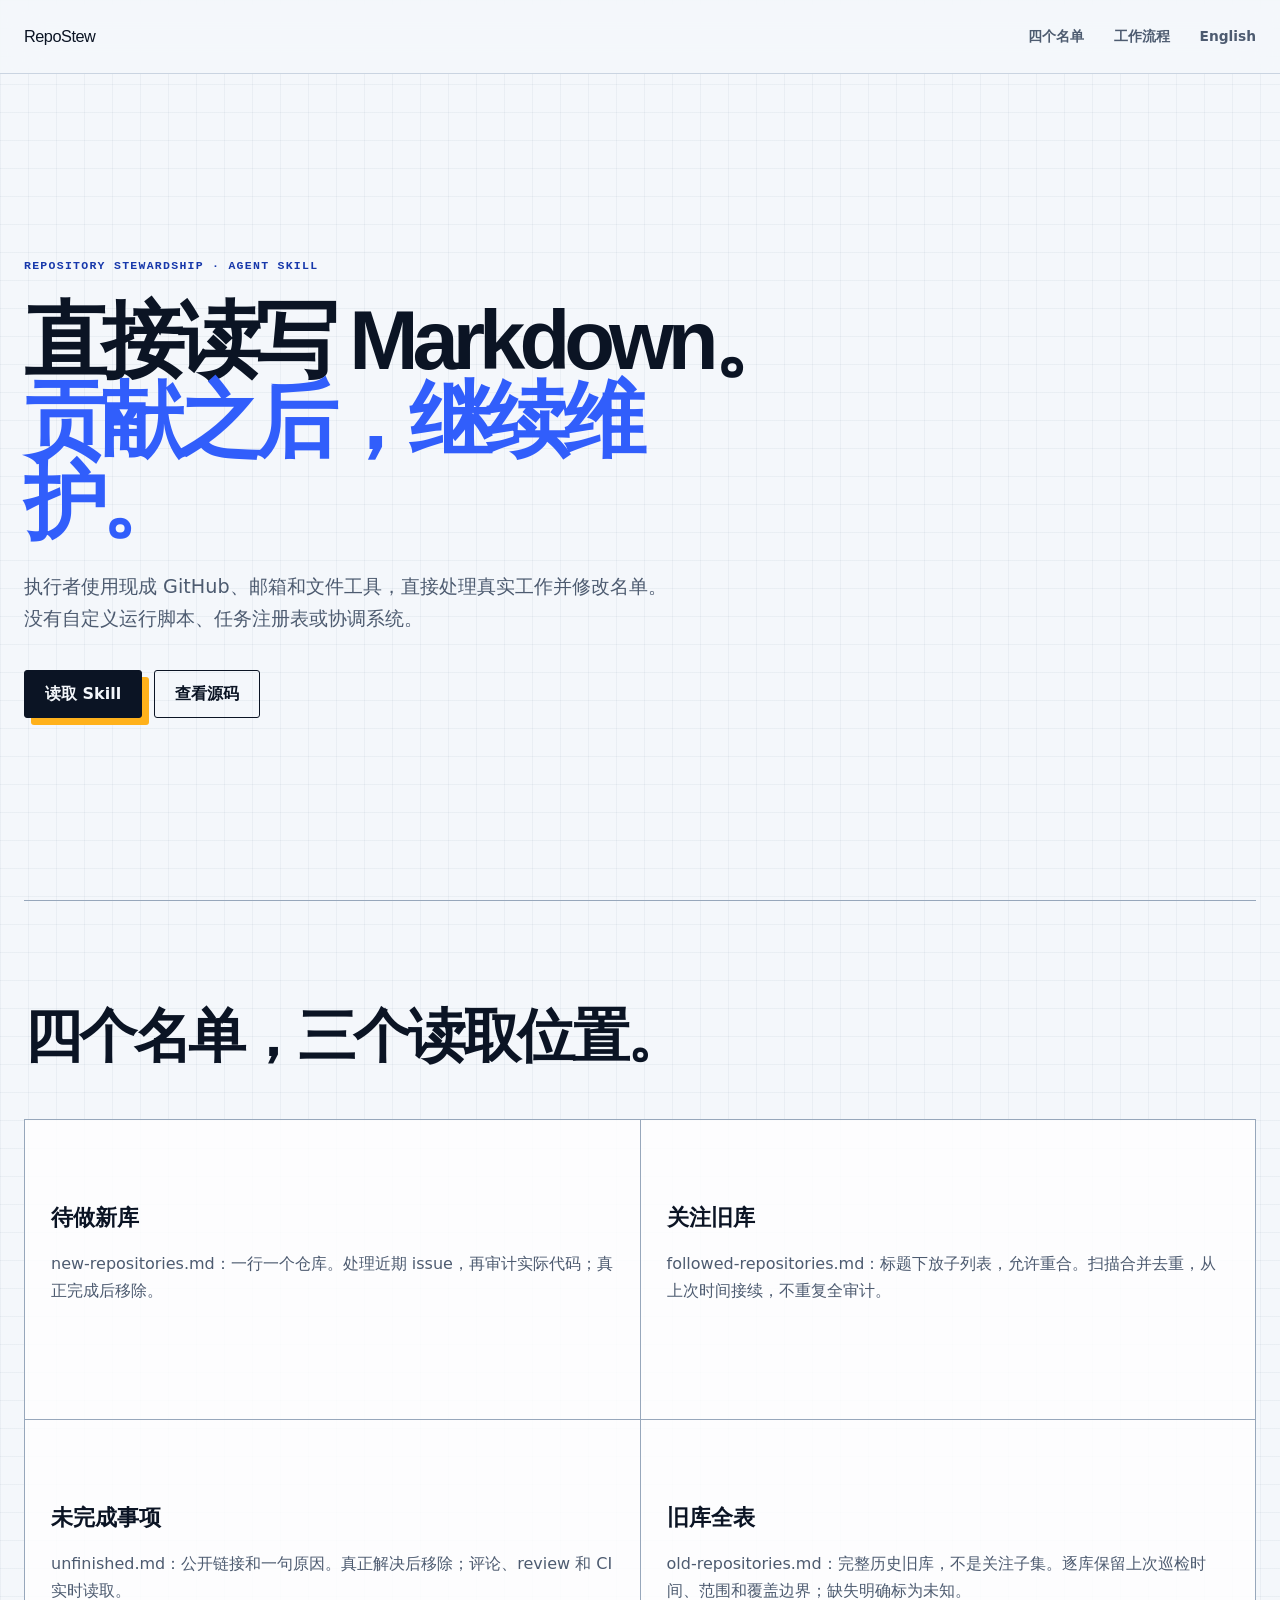
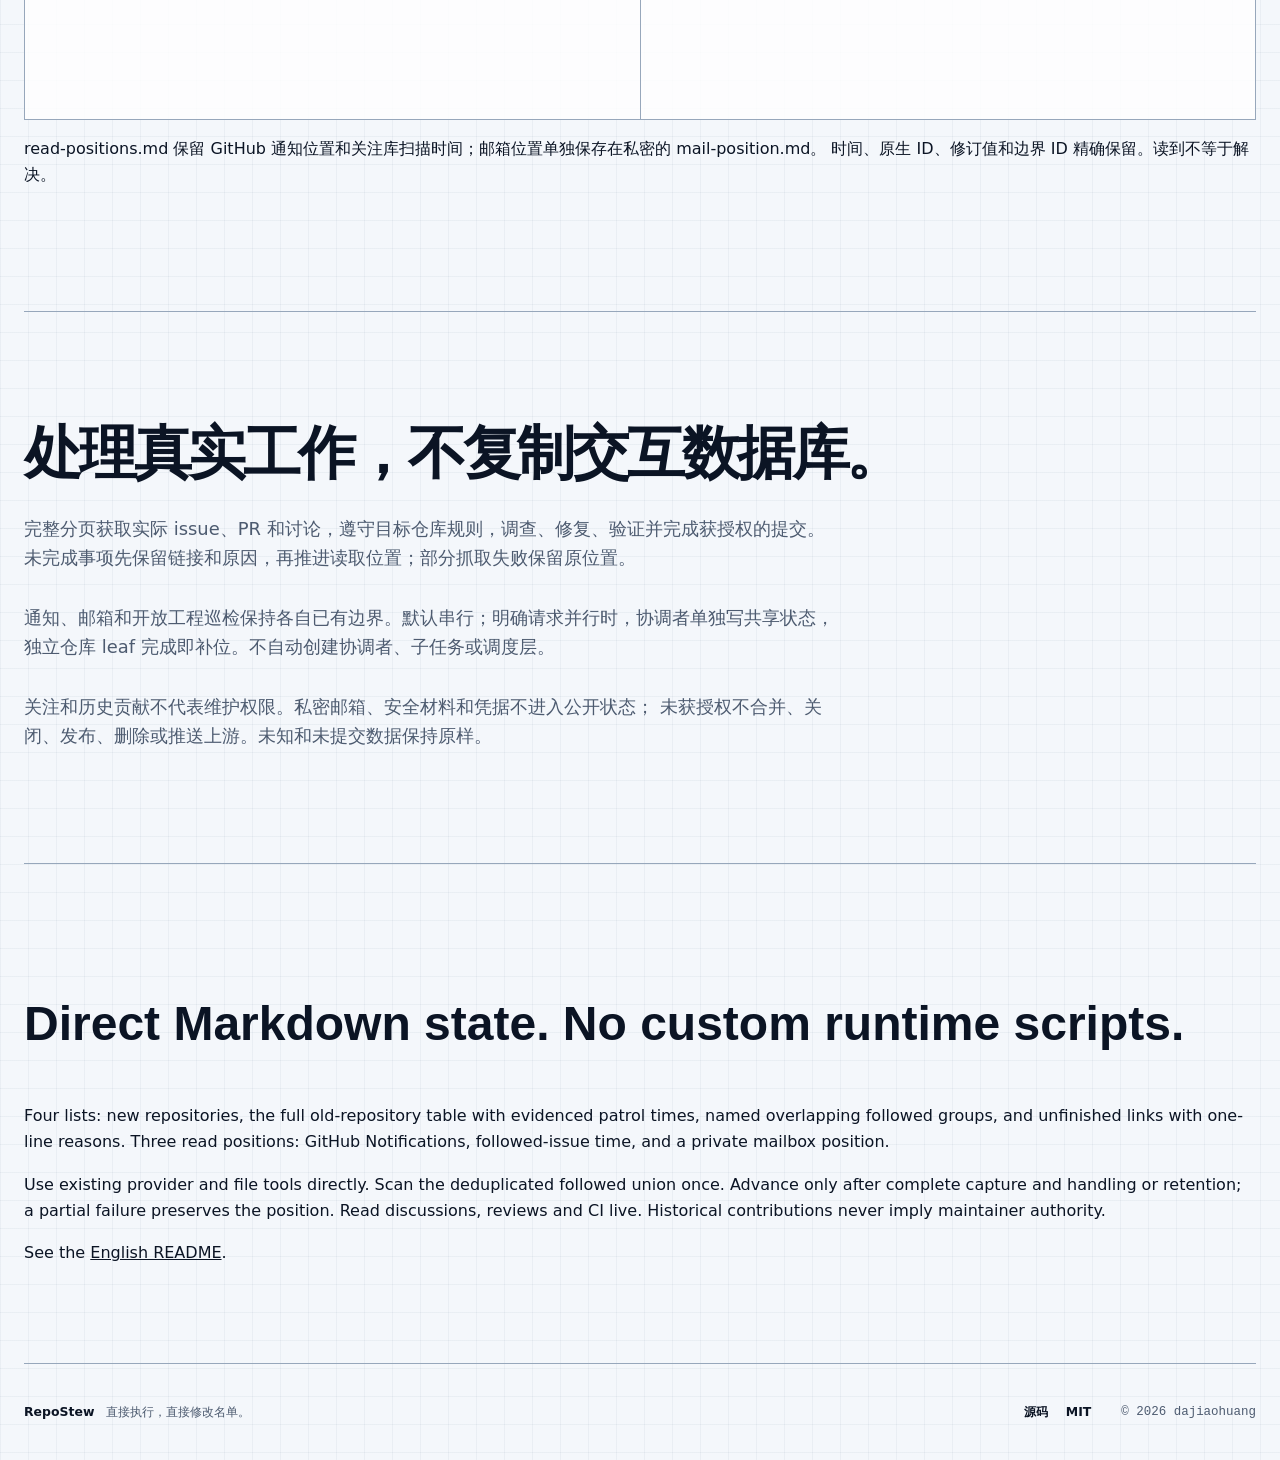
==== commit 521d80aa: "Document full old inventory and explicit parallel execution" ====
--- a/docs/index.html
+++ b/docs/index.html
@@ -13,7 +13,7 @@
   <header class="site-header">
     <a class="brand" href="#main">RepoStew</a>
     <nav class="site-nav" aria-label="导航">
-      <a href="#state">三个名单</a><a href="#workflow">工作流程</a><a href="#english" lang="en">English</a>
+      <a href="#state">四个名单</a><a href="#workflow">工作流程</a><a href="#english" lang="en">English</a>
     </nav>
   </header>
   <main id="main">
@@ -30,7 +30,7 @@
       </div>
     </section>
     <section class="capabilities section-shell" id="state">
-      <div class="section-heading"><h2>三个名单，三个读取位置。</h2></div>
+      <div class="section-heading"><h2>四个名单，三个读取位置。</h2></div>
       <div class="capability-grid">
         <article class="capability-card"><h3>待做新库</h3>
           <p>new-repositories.md：一行一个仓库。处理近期 issue，再审计实际代码；真正完成后移除。</p></article>
@@ -38,6 +38,8 @@
           <p>followed-repositories.md：标题下放子列表，允许重合。扫描合并去重，从上次时间接续，不重复全审计。</p></article>
         <article class="capability-card"><h3>未完成事项</h3>
           <p>unfinished.md：公开链接和一句原因。真正解决后移除；评论、review 和 CI 实时读取。</p></article>
+        <article class="capability-card"><h3>旧库全表</h3>
+          <p>old-repositories.md：完整历史旧库，不是关注子集。逐库保留上次巡检时间、范围和覆盖边界；缺失明确标为未知。</p></article>
       </div>
       <p>read-positions.md 保留 GitHub 通知位置和关注库扫描时间；邮箱位置单独保存在私密的 mail-position.md。
         时间、原生 ID、修订值和边界 ID 精确保留。读到不等于解决。</p>
@@ -46,14 +48,14 @@
       <div><h2>处理真实工作，不复制交互数据库。</h2>
         <p>完整分页获取实际 issue、PR 和讨论，遵守目标仓库规则，调查、修复、验证并完成获授权的提交。
           未完成事项先保留链接和原因，再推进读取位置；部分抓取失败保留原位置。</p>
-        <p>通知、邮箱和开放工程巡检保持各自已有边界。一个执行者串行写入，不自动创建协调者、子任务或调度层。</p>
+        <p>通知、邮箱和开放工程巡检保持各自已有边界。默认串行；明确请求并行时，协调者单独写共享状态，独立仓库 leaf 完成即补位。不自动创建协调者、子任务或调度层。</p>
         <p>关注和历史贡献不代表维护权限。私密邮箱、安全材料和凭据不进入公开状态；
           未获授权不合并、关闭、发布、删除或推送上游。未知和未提交数据保持原样。</p>
       </div>
     </section>
     <section class="section-shell" id="english" lang="en">
       <div><h2>Direct Markdown state. No custom runtime scripts.</h2>
-        <p>Three lists: new repositories, named overlapping followed groups, and unfinished links with one-line reasons.
+        <p>Four lists: new repositories, the full old-repository table with evidenced patrol times, named overlapping followed groups, and unfinished links with one-line reasons.
           Three read positions: GitHub Notifications, followed-issue time, and a private mailbox position.</p>
         <p>Use existing provider and file tools directly. Scan the deduplicated followed union once.
           Advance only after complete capture and handling or retention; a partial failure preserves the position.
--- a/docs/styles.css
+++ b/docs/styles.css
@@ -276,7 +276,7 @@
 .section-heading > p { max-width: 440px; margin: 0; color: var(--ink-soft); }
 .section-heading.compact { grid-template-columns: 1fr; margin-bottom: 38px; }
 
-.capability-grid { display: grid; grid-template-columns: repeat(3, 1fr); border-top: 1px solid var(--line-strong); border-left: 1px solid var(--line-strong); }
+.capability-grid { display: grid; grid-template-columns: repeat(2, 1fr); border-top: 1px solid var(--line-strong); border-left: 1px solid var(--line-strong); }
 .capability-card { min-height: 300px; padding: 26px; border-right: 1px solid var(--line-strong); border-bottom: 1px solid var(--line-strong); background: color-mix(in srgb, var(--paper-raised) 82%, transparent); }
 .capability-card.card-wide { grid-column: span 2; }
 .capability-card h3 { margin: 54px 0 15px; font-size: 1.38rem; }
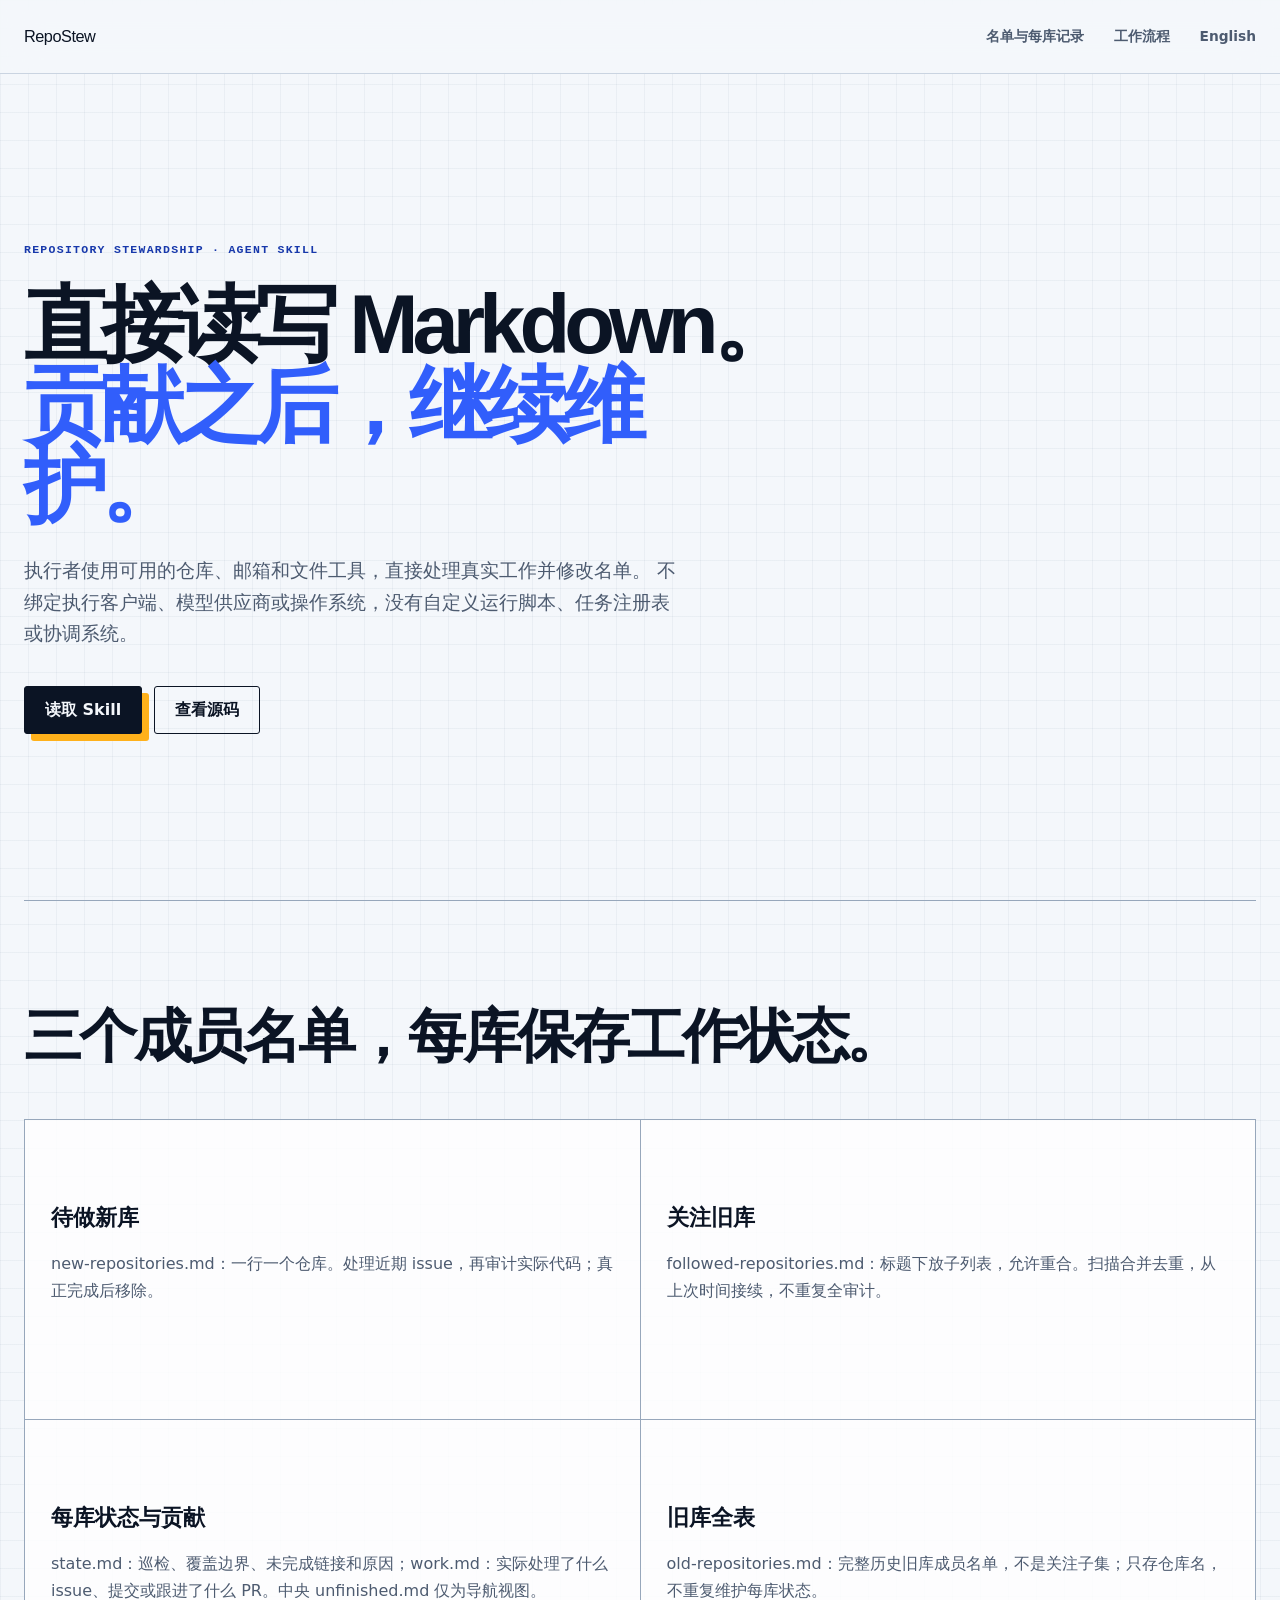
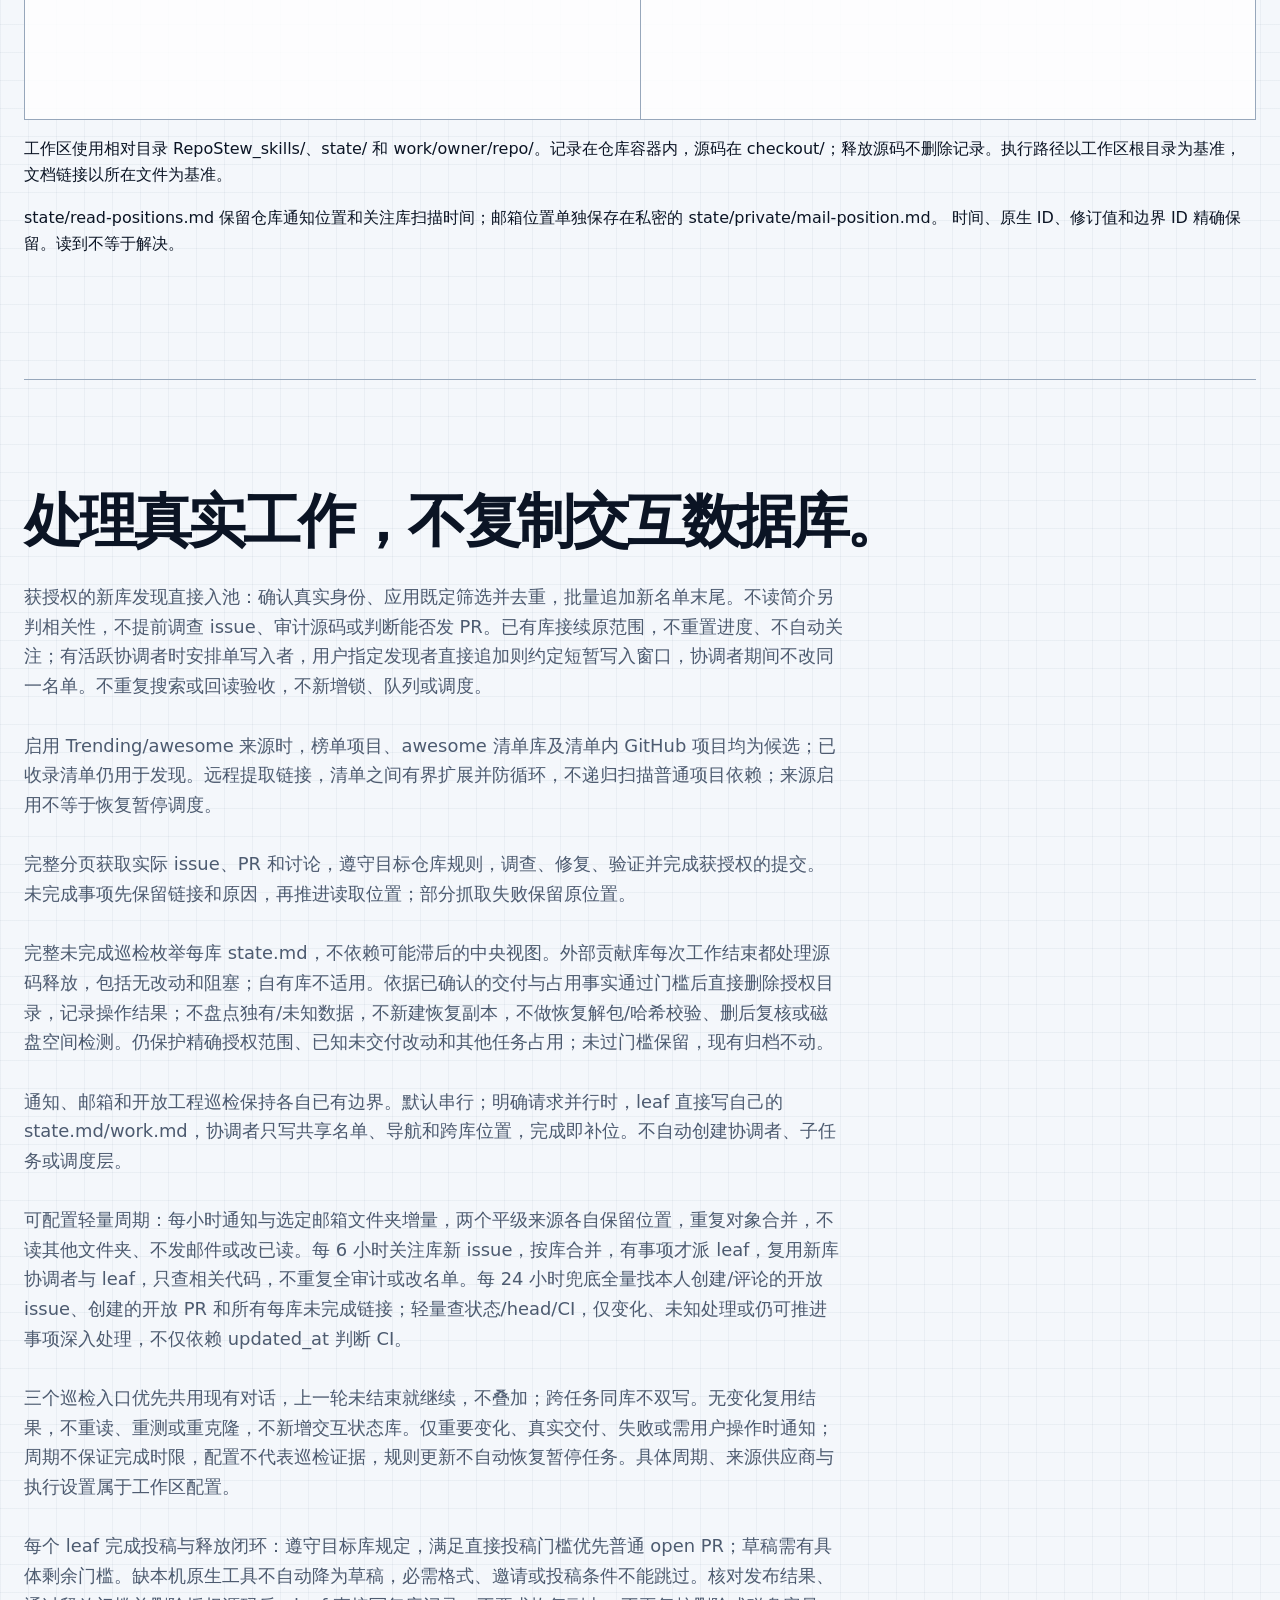
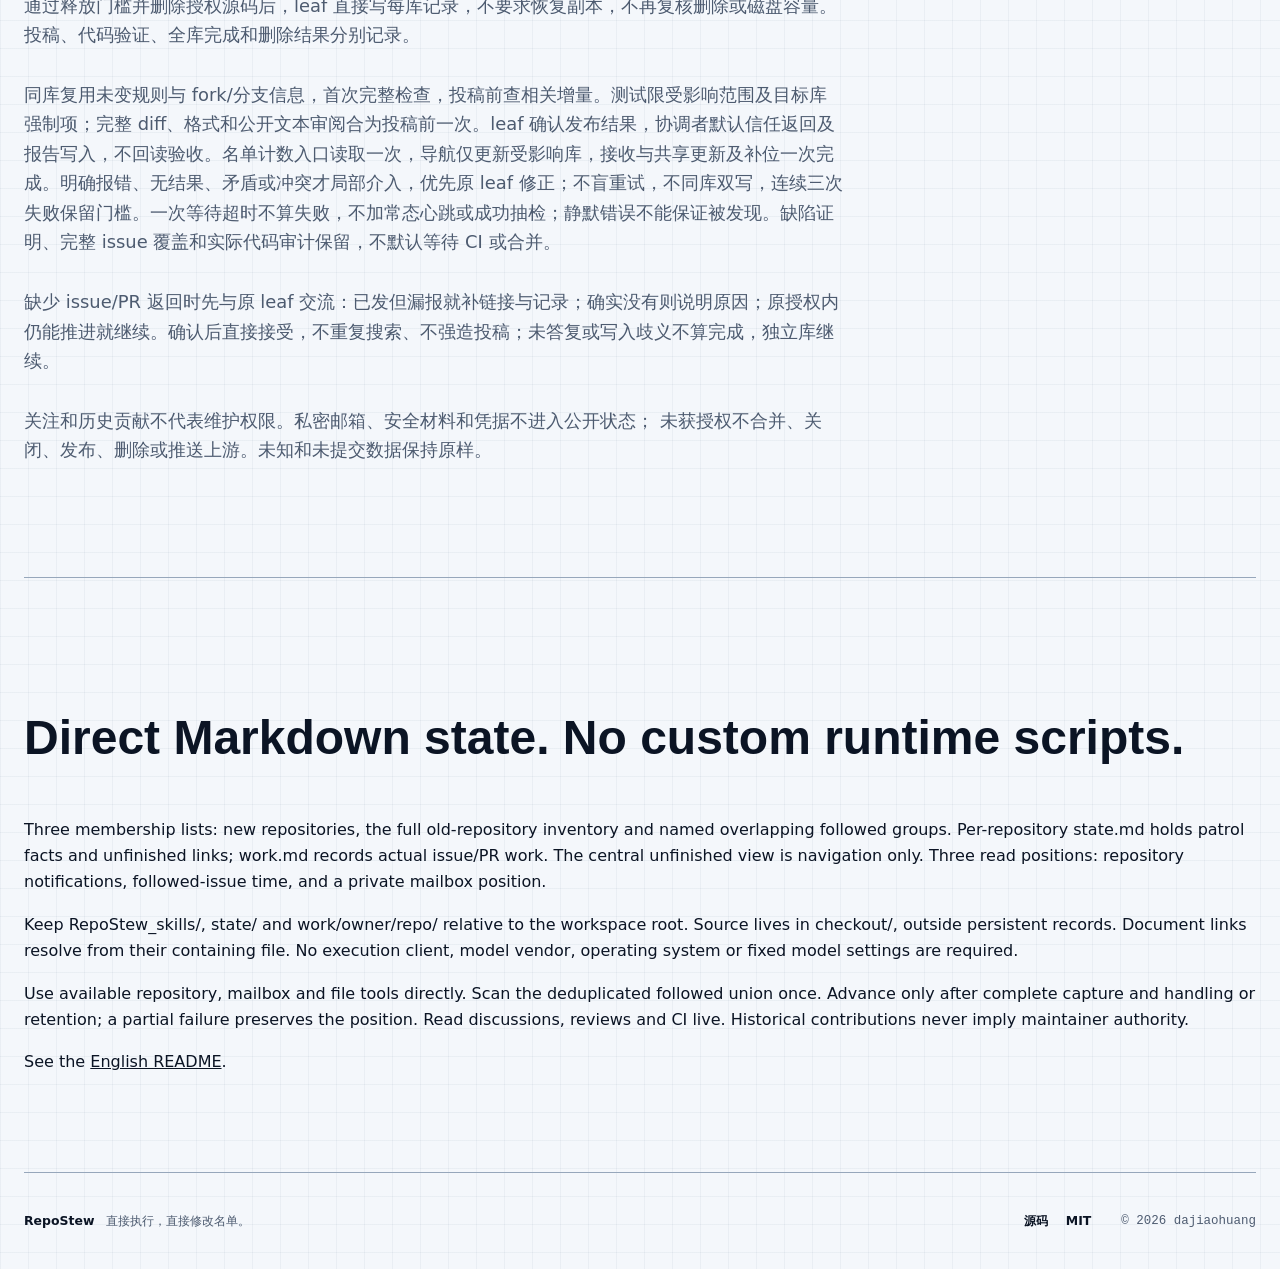
==== commit 7aa5e694: "Unify portable repository delivery and lightweight patrols" ====
--- a/docs/index.html
+++ b/docs/index.html
@@ -13,7 +13,7 @@
   <header class="site-header">
     <a class="brand" href="#main">RepoStew</a>
     <nav class="site-nav" aria-label="导航">
-      <a href="#state">四个名单</a><a href="#workflow">工作流程</a><a href="#english" lang="en">English</a>
+      <a href="#state">名单与每库记录</a><a href="#workflow">工作流程</a><a href="#english" lang="en">English</a>
     </nav>
   </header>
   <main id="main">
@@ -21,8 +21,8 @@
       <div class="hero-copy">
         <p class="kicker">Repository stewardship · Agent Skill</p>
         <h1>直接读写 Markdown。<br /><em>贡献之后，继续维护。</em></h1>
-        <p class="hero-lede">执行者使用现成 GitHub、邮箱和文件工具，直接处理真实工作并修改名单。
-          没有自定义运行脚本、任务注册表或协调系统。</p>
+        <p class="hero-lede">执行者使用可用的仓库、邮箱和文件工具，直接处理真实工作并修改名单。
+          不绑定执行客户端、模型供应商或操作系统，没有自定义运行脚本、任务注册表或协调系统。</p>
         <div class="hero-actions">
           <a class="button button-primary" href="https://github.com/dajiaohuang/RepoStew_skills/blob/main/SKILL.md">读取 Skill</a>
           <a class="button button-secondary" href="https://github.com/dajiaohuang/RepoStew_skills">查看源码</a>
@@ -30,34 +30,46 @@
       </div>
     </section>
     <section class="capabilities section-shell" id="state">
-      <div class="section-heading"><h2>四个名单，三个读取位置。</h2></div>
+      <div class="section-heading"><h2>三个成员名单，每库保存工作状态。</h2></div>
       <div class="capability-grid">
         <article class="capability-card"><h3>待做新库</h3>
           <p>new-repositories.md：一行一个仓库。处理近期 issue，再审计实际代码；真正完成后移除。</p></article>
         <article class="capability-card"><h3>关注旧库</h3>
           <p>followed-repositories.md：标题下放子列表，允许重合。扫描合并去重，从上次时间接续，不重复全审计。</p></article>
-        <article class="capability-card"><h3>未完成事项</h3>
-          <p>unfinished.md：公开链接和一句原因。真正解决后移除；评论、review 和 CI 实时读取。</p></article>
+        <article class="capability-card"><h3>每库状态与贡献</h3>
+          <p>state.md：巡检、覆盖边界、未完成链接和原因；work.md：实际处理了什么 issue、提交或跟进了什么 PR。中央 unfinished.md 仅为导航视图。</p></article>
         <article class="capability-card"><h3>旧库全表</h3>
-          <p>old-repositories.md：完整历史旧库，不是关注子集。逐库保留上次巡检时间、范围和覆盖边界；缺失明确标为未知。</p></article>
+          <p>old-repositories.md：完整历史旧库成员名单，不是关注子集；只存仓库名，不重复维护每库状态。</p></article>
       </div>
-      <p>read-positions.md 保留 GitHub 通知位置和关注库扫描时间；邮箱位置单独保存在私密的 mail-position.md。
+      <p>工作区使用相对目录 RepoStew_skills/、state/ 和 work/owner/repo/。记录在仓库容器内，源码在 checkout/；释放源码不删除记录。执行路径以工作区根目录为基准，文档链接以所在文件为基准。</p>
+      <p>state/read-positions.md 保留仓库通知位置和关注库扫描时间；邮箱位置单独保存在私密的 state/private/mail-position.md。
         时间、原生 ID、修订值和边界 ID 精确保留。读到不等于解决。</p>
     </section>
     <section class="manifesto section-shell" id="workflow">
       <div><h2>处理真实工作，不复制交互数据库。</h2>
+        <p>获授权的新库发现直接入池：确认真实身份、应用既定筛选并去重，批量追加新名单末尾。不读简介另判相关性，不提前调查 issue、审计源码或判断能否发 PR。已有库接续原范围，不重置进度、不自动关注；有活跃协调者时安排单写入者，用户指定发现者直接追加则约定短暂写入窗口，协调者期间不改同一名单。不重复搜索或回读验收，不新增锁、队列或调度。</p>
+        <p>启用 Trending/awesome 来源时，榜单项目、awesome 清单库及清单内 GitHub 项目均为候选；已收录清单仍用于发现。远程提取链接，清单之间有界扩展并防循环，不递归扫描普通项目依赖；来源启用不等于恢复暂停调度。</p>
         <p>完整分页获取实际 issue、PR 和讨论，遵守目标仓库规则，调查、修复、验证并完成获授权的提交。
           未完成事项先保留链接和原因，再推进读取位置；部分抓取失败保留原位置。</p>
-        <p>通知、邮箱和开放工程巡检保持各自已有边界。默认串行；明确请求并行时，协调者单独写共享状态，独立仓库 leaf 完成即补位。不自动创建协调者、子任务或调度层。</p>
+        <p>完整未完成巡检枚举每库 state.md，不依赖可能滞后的中央视图。外部贡献库每次工作结束都处理源码释放，包括无改动和阻塞；自有库不适用。依据已确认的交付与占用事实通过门槛后直接删除授权目录，记录操作结果；不盘点独有/未知数据，不新建恢复副本，不做恢复解包/哈希校验、删后复核或磁盘空间检测。仍保护精确授权范围、已知未交付改动和其他任务占用；未过门槛保留，现有归档不动。</p>
+        <p>通知、邮箱和开放工程巡检保持各自已有边界。默认串行；明确请求并行时，leaf 直接写自己的 state.md/work.md，协调者只写共享名单、导航和跨库位置，完成即补位。不自动创建协调者、子任务或调度层。</p>
+        <p>可配置轻量周期：每小时通知与选定邮箱文件夹增量，两个平级来源各自保留位置，重复对象合并，不读其他文件夹、不发邮件或改已读。每 6 小时关注库新 issue，按库合并，有事项才派 leaf，复用新库协调者与 leaf，只查相关代码，不重复全审计或改名单。每 24 小时兜底全量找本人创建/评论的开放 issue、创建的开放 PR 和所有每库未完成链接；轻量查状态/head/CI，仅变化、未知处理或仍可推进事项深入处理，不仅依赖 updated_at 判断 CI。</p>
+        <p>三个巡检入口优先共用现有对话，上一轮未结束就继续，不叠加；跨任务同库不双写。无变化复用结果，不重读、重测或重克隆，不新增交互状态库。仅重要变化、真实交付、失败或需用户操作时通知；周期不保证完成时限，配置不代表巡检证据，规则更新不自动恢复暂停任务。具体周期、来源供应商与执行设置属于工作区配置。</p>
+        <p>每个 leaf 完成投稿与释放闭环：遵守目标库规定，满足直接投稿门槛优先普通 open PR；草稿需有具体剩余门槛。缺本机原生工具不自动降为草稿，必需格式、邀请或投稿条件不能跳过。核对发布结果、通过释放门槛并删除授权源码后，leaf 直接写每库记录，不要求恢复副本，不再复核删除或磁盘容量。投稿、代码验证、全库完成和删除结果分别记录。</p>
+        <p>同库复用未变规则与 fork/分支信息，首次完整检查，投稿前查相关增量。测试限受影响范围及目标库强制项；完整 diff、格式和公开文本审阅合为投稿前一次。leaf 确认发布结果，协调者默认信任返回及报告写入，不回读验收。名单计数入口读取一次，导航仅更新受影响库，接收与共享更新及补位一次完成。明确报错、无结果、矛盾或冲突才局部介入，优先原 leaf 修正；不盲重试，不同库双写，连续三次失败保留门槛。一次等待超时不算失败，不加常态心跳或成功抽检；静默错误不能保证被发现。缺陷证明、完整 issue 覆盖和实际代码审计保留，不默认等待 CI 或合并。</p>
+        <p>缺少 issue/PR 返回时先与原 leaf 交流：已发但漏报就补链接与记录；确实没有则说明原因；原授权内仍能推进就继续。确认后直接接受，不重复搜索、不强造投稿；未答复或写入歧义不算完成，独立库继续。</p>
         <p>关注和历史贡献不代表维护权限。私密邮箱、安全材料和凭据不进入公开状态；
           未获授权不合并、关闭、发布、删除或推送上游。未知和未提交数据保持原样。</p>
       </div>
     </section>
     <section class="section-shell" id="english" lang="en">
       <div><h2>Direct Markdown state. No custom runtime scripts.</h2>
-        <p>Four lists: new repositories, the full old-repository table with evidenced patrol times, named overlapping followed groups, and unfinished links with one-line reasons.
-          Three read positions: GitHub Notifications, followed-issue time, and a private mailbox position.</p>
-        <p>Use existing provider and file tools directly. Scan the deduplicated followed union once.
+        <p>Three membership lists: new repositories, the full old-repository inventory and named overlapping followed groups.
+          Per-repository state.md holds patrol facts and unfinished links; work.md records actual issue/PR work. The central unfinished view is navigation only.
+          Three read positions: repository notifications, followed-issue time, and a private mailbox position.</p>
+        <p>Keep RepoStew_skills/, state/ and work/owner/repo/ relative to the workspace root. Source lives in checkout/, outside persistent records. Document links resolve from their containing file.
+          No execution client, model vendor, operating system or fixed model settings are required.</p>
+        <p>Use available repository, mailbox and file tools directly. Scan the deduplicated followed union once.
           Advance only after complete capture and handling or retention; a partial failure preserves the position.
           Read discussions, reviews and CI live. Historical contributions never imply maintainer authority.</p>
         <p>See the <a href="https://github.com/dajiaohuang/RepoStew_skills/blob/main/README.en.md">English README</a>.</p>
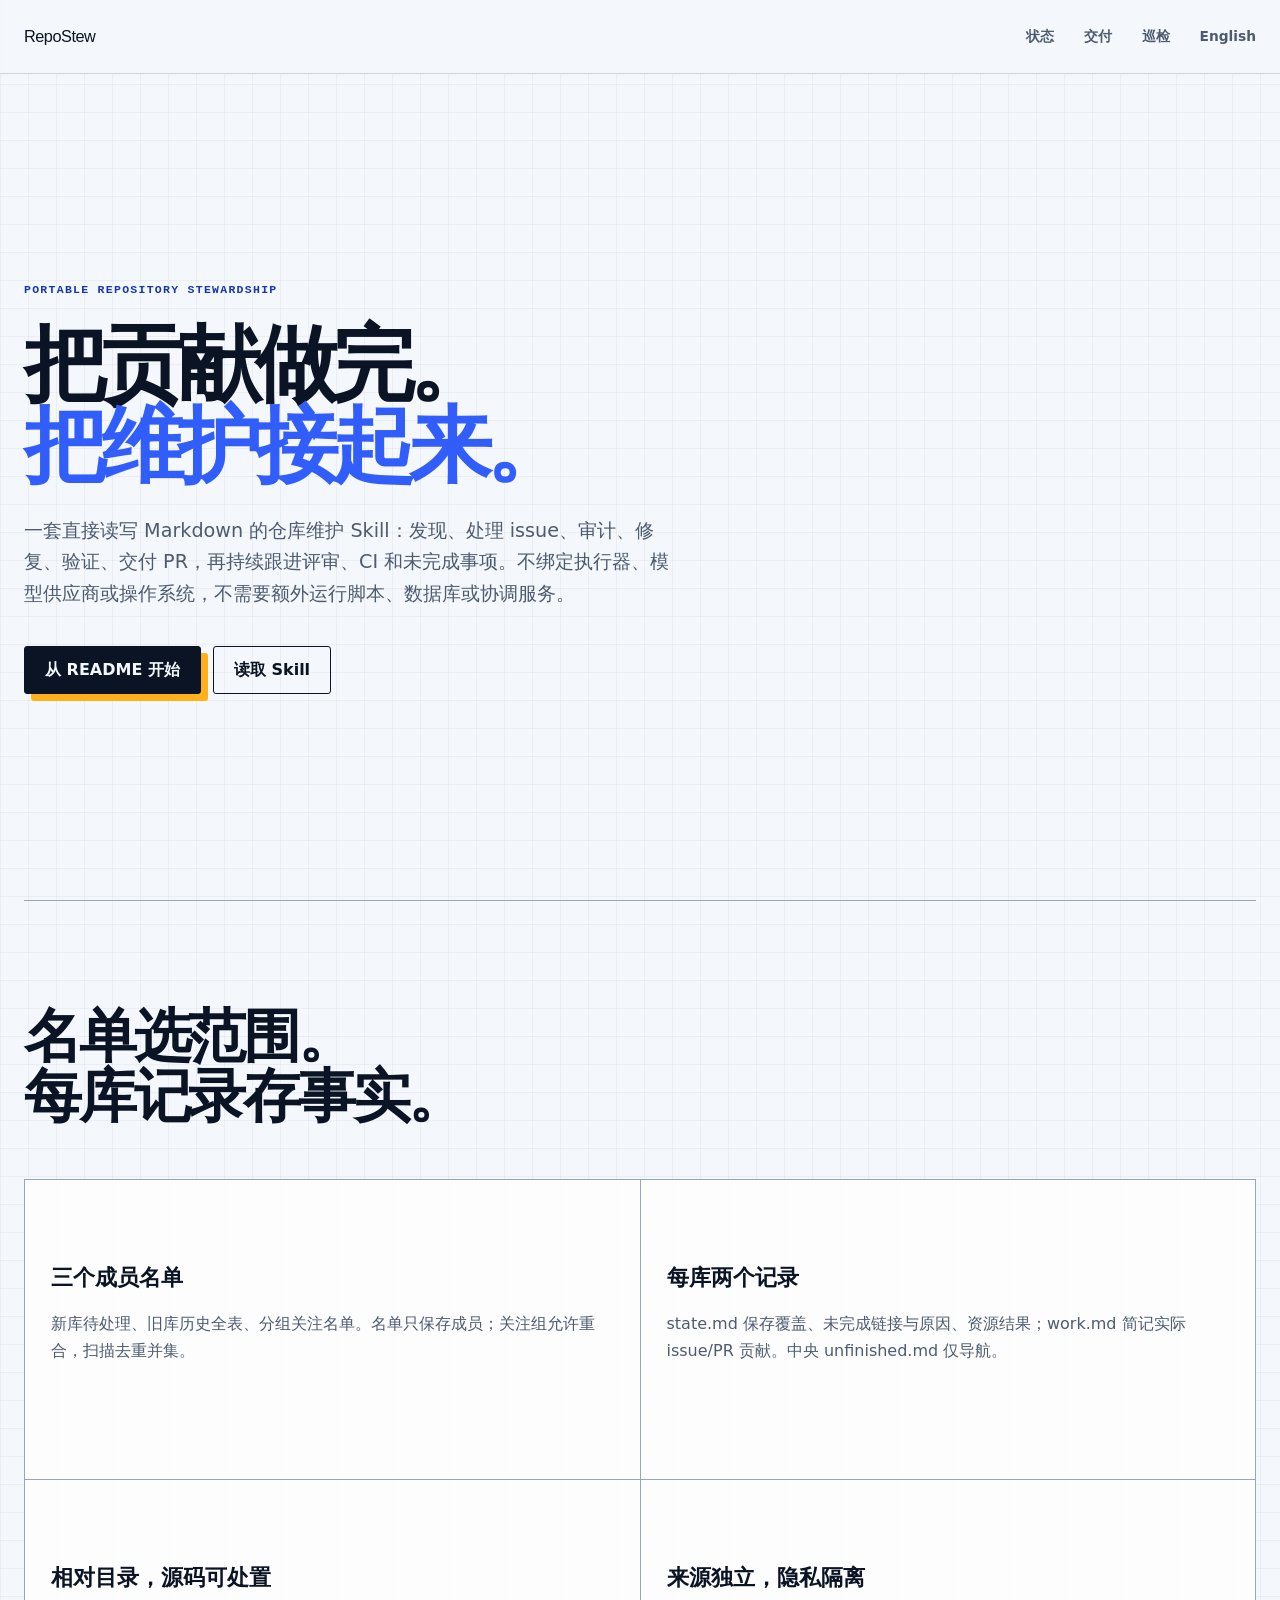
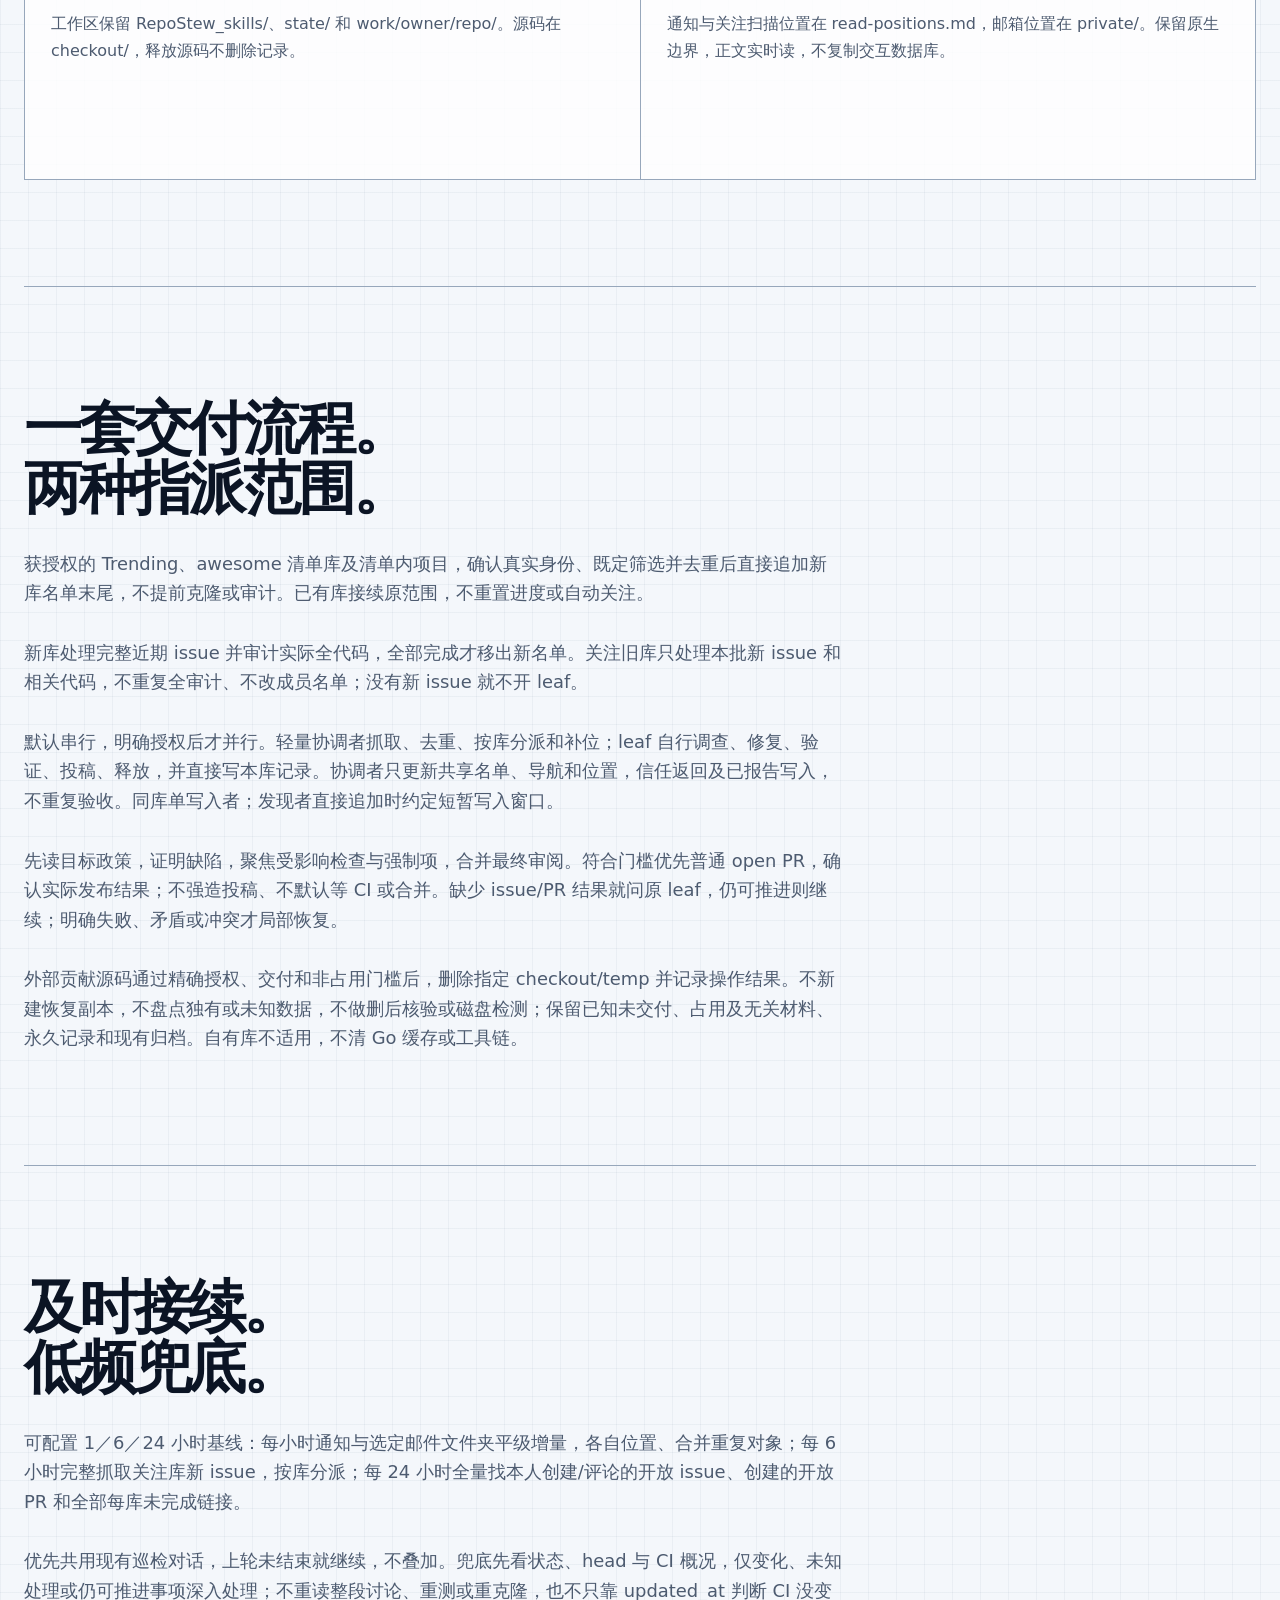
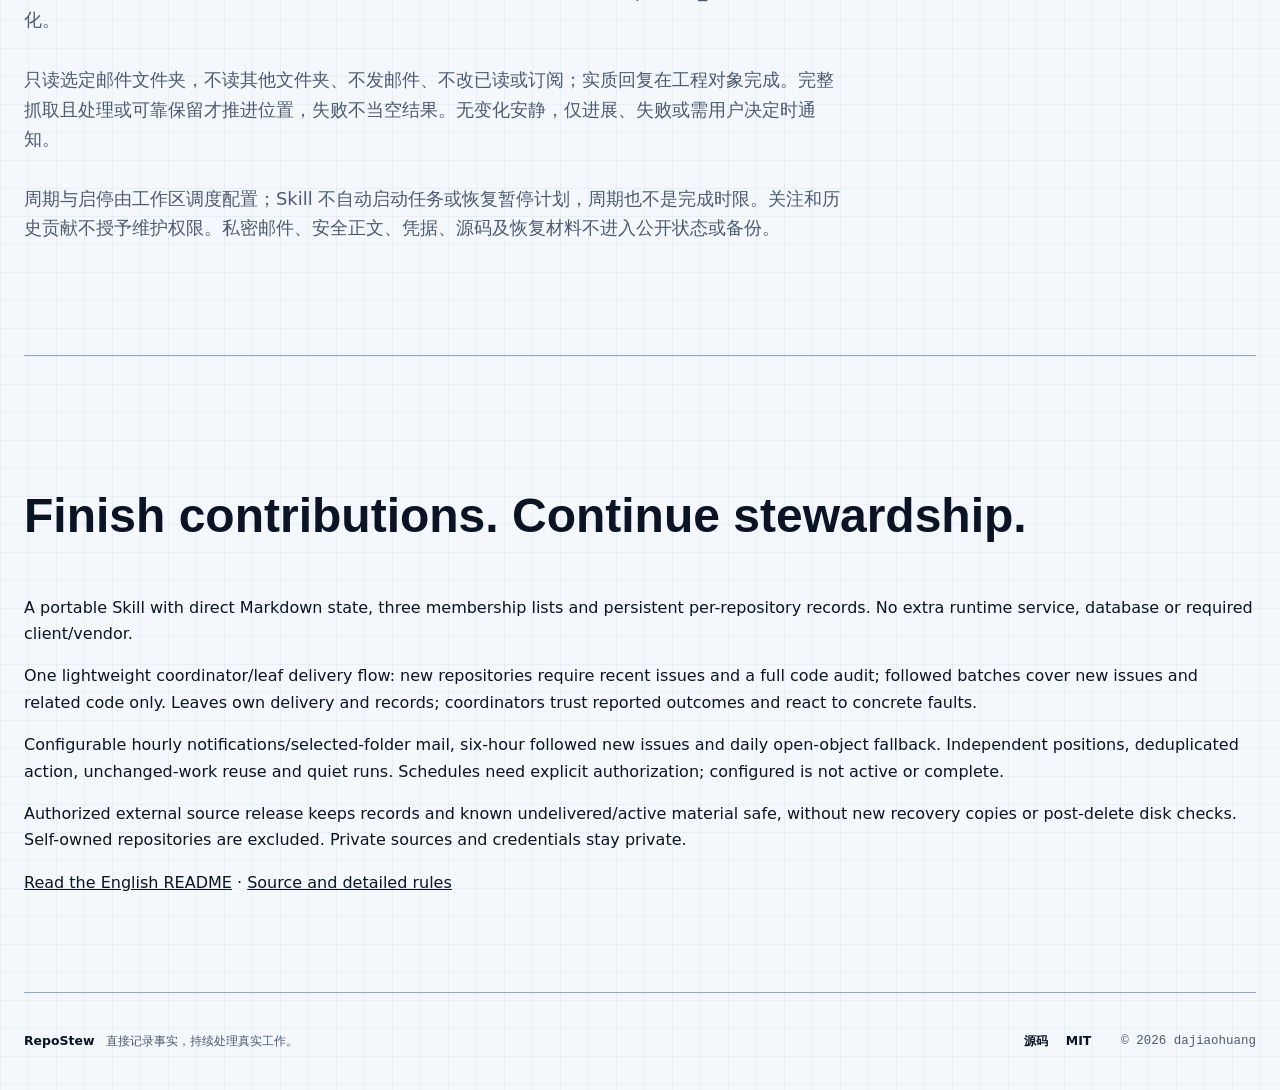
==== commit 80911925: "Rewrite RepoStew documentation around portable stewardship" ====
--- a/docs/index.html
+++ b/docs/index.html
@@ -3,8 +3,8 @@
 <head>
   <meta charset="utf-8" />
   <meta name="viewport" content="width=device-width, initial-scale=1" />
-  <meta name="description" content="RepoStew: directly edited Markdown lists for responsible repository work and contribution follow-up." />
-  <title>RepoStew · 直接读写 Markdown</title>
+  <meta name="description" content="RepoStew：直接读写 Markdown 的可移植仓库维护 Skill，从发现与修复到 PR 交付和持续巡检。" />
+  <title>RepoStew · 从贡献到持续维护</title>
   <link rel="icon" href="assets/favicon.svg" type="image/svg+xml" />
   <link rel="stylesheet" href="styles.css" />
 </head>
@@ -13,72 +13,63 @@
   <header class="site-header">
     <a class="brand" href="#main">RepoStew</a>
     <nav class="site-nav" aria-label="导航">
-      <a href="#state">名单与每库记录</a><a href="#workflow">工作流程</a><a href="#english" lang="en">English</a>
+      <a href="#state">状态</a><a href="#workflow">交付</a><a href="#patrols">巡检</a><a href="#english" lang="en">English</a>
     </nav>
   </header>
   <main id="main">
     <section class="hero" id="top">
       <div class="hero-copy">
-        <p class="kicker">Repository stewardship · Agent Skill</p>
-        <h1>直接读写 Markdown。<br /><em>贡献之后，继续维护。</em></h1>
-        <p class="hero-lede">执行者使用可用的仓库、邮箱和文件工具，直接处理真实工作并修改名单。
-          不绑定执行客户端、模型供应商或操作系统，没有自定义运行脚本、任务注册表或协调系统。</p>
+        <p class="kicker">Portable repository stewardship</p>
+        <h1>把贡献做完。<br /><em>把维护接起来。</em></h1>
+        <p class="hero-lede">一套直接读写 Markdown 的仓库维护 Skill：发现、处理 issue、审计、修复、验证、交付 PR，再持续跟进评审、CI 和未完成事项。不绑定执行器、模型供应商或操作系统，不需要额外运行脚本、数据库或协调服务。</p>
         <div class="hero-actions">
-          <a class="button button-primary" href="https://github.com/dajiaohuang/RepoStew_skills/blob/main/SKILL.md">读取 Skill</a>
-          <a class="button button-secondary" href="https://github.com/dajiaohuang/RepoStew_skills">查看源码</a>
+          <a class="button button-primary" href="https://github.com/dajiaohuang/RepoStew_skills/blob/main/README.md">从 README 开始</a>
+          <a class="button button-secondary" href="https://github.com/dajiaohuang/RepoStew_skills/blob/main/SKILL.md">读取 Skill</a>
         </div>
       </div>
     </section>
     <section class="capabilities section-shell" id="state">
-      <div class="section-heading"><h2>三个成员名单，每库保存工作状态。</h2></div>
+      <div class="section-heading"><h2>名单选范围。<br />每库记录存事实。</h2></div>
       <div class="capability-grid">
-        <article class="capability-card"><h3>待做新库</h3>
-          <p>new-repositories.md：一行一个仓库。处理近期 issue，再审计实际代码；真正完成后移除。</p></article>
-        <article class="capability-card"><h3>关注旧库</h3>
-          <p>followed-repositories.md：标题下放子列表，允许重合。扫描合并去重，从上次时间接续，不重复全审计。</p></article>
-        <article class="capability-card"><h3>每库状态与贡献</h3>
-          <p>state.md：巡检、覆盖边界、未完成链接和原因；work.md：实际处理了什么 issue、提交或跟进了什么 PR。中央 unfinished.md 仅为导航视图。</p></article>
-        <article class="capability-card"><h3>旧库全表</h3>
-          <p>old-repositories.md：完整历史旧库成员名单，不是关注子集；只存仓库名，不重复维护每库状态。</p></article>
+        <article class="capability-card"><h3>三个成员名单</h3><p>新库待处理、旧库历史全表、分组关注名单。名单只保存成员；关注组允许重合，扫描去重并集。</p></article>
+        <article class="capability-card"><h3>每库两个记录</h3><p>state.md 保存覆盖、未完成链接与原因、资源结果；work.md 简记实际 issue/PR 贡献。中央 unfinished.md 仅导航。</p></article>
+        <article class="capability-card"><h3>相对目录，源码可处置</h3><p>工作区保留 RepoStew_skills/、state/ 和 work/owner/repo/。源码在 checkout/，释放源码不删除记录。</p></article>
+        <article class="capability-card"><h3>来源独立，隐私隔离</h3><p>通知与关注扫描位置在 read-positions.md，邮箱位置在 private/。保留原生边界，正文实时读，不复制交互数据库。</p></article>
       </div>
-      <p>工作区使用相对目录 RepoStew_skills/、state/ 和 work/owner/repo/。记录在仓库容器内，源码在 checkout/；释放源码不删除记录。执行路径以工作区根目录为基准，文档链接以所在文件为基准。</p>
-      <p>state/read-positions.md 保留仓库通知位置和关注库扫描时间；邮箱位置单独保存在私密的 state/private/mail-position.md。
-        时间、原生 ID、修订值和边界 ID 精确保留。读到不等于解决。</p>
     </section>
     <section class="manifesto section-shell" id="workflow">
-      <div><h2>处理真实工作，不复制交互数据库。</h2>
-        <p>获授权的新库发现直接入池：确认真实身份、应用既定筛选并去重，批量追加新名单末尾。不读简介另判相关性，不提前调查 issue、审计源码或判断能否发 PR。已有库接续原范围，不重置进度、不自动关注；有活跃协调者时安排单写入者，用户指定发现者直接追加则约定短暂写入窗口，协调者期间不改同一名单。不重复搜索或回读验收，不新增锁、队列或调度。</p>
-        <p>启用 Trending/awesome 来源时，榜单项目、awesome 清单库及清单内 GitHub 项目均为候选；已收录清单仍用于发现。远程提取链接，清单之间有界扩展并防循环，不递归扫描普通项目依赖；来源启用不等于恢复暂停调度。</p>
-        <p>完整分页获取实际 issue、PR 和讨论，遵守目标仓库规则，调查、修复、验证并完成获授权的提交。
-          未完成事项先保留链接和原因，再推进读取位置；部分抓取失败保留原位置。</p>
-        <p>完整未完成巡检枚举每库 state.md，不依赖可能滞后的中央视图。外部贡献库每次工作结束都处理源码释放，包括无改动和阻塞；自有库不适用。依据已确认的交付与占用事实通过门槛后直接删除授权目录，记录操作结果；不盘点独有/未知数据，不新建恢复副本，不做恢复解包/哈希校验、删后复核或磁盘空间检测。仍保护精确授权范围、已知未交付改动和其他任务占用；未过门槛保留，现有归档不动。</p>
-        <p>通知、邮箱和开放工程巡检保持各自已有边界。默认串行；明确请求并行时，leaf 直接写自己的 state.md/work.md，协调者只写共享名单、导航和跨库位置，完成即补位。不自动创建协调者、子任务或调度层。</p>
-        <p>可配置轻量周期：每小时通知与选定邮箱文件夹增量，两个平级来源各自保留位置，重复对象合并，不读其他文件夹、不发邮件或改已读。每 6 小时关注库新 issue，按库合并，有事项才派 leaf，复用新库协调者与 leaf，只查相关代码，不重复全审计或改名单。每 24 小时兜底全量找本人创建/评论的开放 issue、创建的开放 PR 和所有每库未完成链接；轻量查状态/head/CI，仅变化、未知处理或仍可推进事项深入处理，不仅依赖 updated_at 判断 CI。</p>
-        <p>三个巡检入口优先共用现有对话，上一轮未结束就继续，不叠加；跨任务同库不双写。无变化复用结果，不重读、重测或重克隆，不新增交互状态库。仅重要变化、真实交付、失败或需用户操作时通知；周期不保证完成时限，配置不代表巡检证据，规则更新不自动恢复暂停任务。具体周期、来源供应商与执行设置属于工作区配置。</p>
-        <p>每个 leaf 完成投稿与释放闭环：遵守目标库规定，满足直接投稿门槛优先普通 open PR；草稿需有具体剩余门槛。缺本机原生工具不自动降为草稿，必需格式、邀请或投稿条件不能跳过。核对发布结果、通过释放门槛并删除授权源码后，leaf 直接写每库记录，不要求恢复副本，不再复核删除或磁盘容量。投稿、代码验证、全库完成和删除结果分别记录。</p>
-        <p>同库复用未变规则与 fork/分支信息，首次完整检查，投稿前查相关增量。测试限受影响范围及目标库强制项；完整 diff、格式和公开文本审阅合为投稿前一次。leaf 确认发布结果，协调者默认信任返回及报告写入，不回读验收。名单计数入口读取一次，导航仅更新受影响库，接收与共享更新及补位一次完成。明确报错、无结果、矛盾或冲突才局部介入，优先原 leaf 修正；不盲重试，不同库双写，连续三次失败保留门槛。一次等待超时不算失败，不加常态心跳或成功抽检；静默错误不能保证被发现。缺陷证明、完整 issue 覆盖和实际代码审计保留，不默认等待 CI 或合并。</p>
-        <p>缺少 issue/PR 返回时先与原 leaf 交流：已发但漏报就补链接与记录；确实没有则说明原因；原授权内仍能推进就继续。确认后直接接受，不重复搜索、不强造投稿；未答复或写入歧义不算完成，独立库继续。</p>
-        <p>关注和历史贡献不代表维护权限。私密邮箱、安全材料和凭据不进入公开状态；
-          未获授权不合并、关闭、发布、删除或推送上游。未知和未提交数据保持原样。</p>
+      <div>
+        <h2>一套交付流程。<br />两种指派范围。</h2>
+        <p>获授权的 Trending、awesome 清单库及清单内项目，确认真实身份、既定筛选并去重后直接追加新库名单末尾，不提前克隆或审计。已有库接续原范围，不重置进度或自动关注。</p>
+        <p>新库处理完整近期 issue 并审计实际全代码，全部完成才移出新名单。关注旧库只处理本批新 issue 和相关代码，不重复全审计、不改成员名单；没有新 issue 就不开 leaf。</p>
+        <p>默认串行，明确授权后才并行。轻量协调者抓取、去重、按库分派和补位；leaf 自行调查、修复、验证、投稿、释放，并直接写本库记录。协调者只更新共享名单、导航和位置，信任返回及已报告写入，不重复验收。同库单写入者；发现者直接追加时约定短暂写入窗口。</p>
+        <p>先读目标政策，证明缺陷，聚焦受影响检查与强制项，合并最终审阅。符合门槛优先普通 open PR，确认实际发布结果；不强造投稿、不默认等 CI 或合并。缺少 issue/PR 结果就问原 leaf，仍可推进则继续；明确失败、矛盾或冲突才局部恢复。</p>
+        <p>外部贡献源码通过精确授权、交付和非占用门槛后，删除指定 checkout/temp 并记录操作结果。不新建恢复副本，不盘点独有或未知数据，不做删后核验或磁盘检测；保留已知未交付、占用及无关材料、永久记录和现有归档。自有库不适用，不清 Go 缓存或工具链。</p>
+      </div>
+    </section>
+    <section class="manifesto section-shell" id="patrols">
+      <div>
+        <h2>及时接续。<br />低频兜底。</h2>
+        <p>可配置 1／6／24 小时基线：每小时通知与选定邮件文件夹平级增量，各自位置、合并重复对象；每 6 小时完整抓取关注库新 issue，按库分派；每 24 小时全量找本人创建/评论的开放 issue、创建的开放 PR 和全部每库未完成链接。</p>
+        <p>优先共用现有巡检对话，上轮未结束就继续，不叠加。兜底先看状态、head 与 CI 概况，仅变化、未知处理或仍可推进事项深入处理；不重读整段讨论、重测或重克隆，也不只靠 updated_at 判断 CI 没变化。</p>
+        <p>只读选定邮件文件夹，不读其他文件夹、不发邮件、不改已读或订阅；实质回复在工程对象完成。完整抓取且处理或可靠保留才推进位置，失败不当空结果。无变化安静，仅进展、失败或需用户决定时通知。</p>
+        <p>周期与启停由工作区调度配置；Skill 不自动启动任务或恢复暂停计划，周期也不是完成时限。关注和历史贡献不授予维护权限。私密邮件、安全正文、凭据、源码及恢复材料不进入公开状态或备份。</p>
       </div>
     </section>
     <section class="section-shell" id="english" lang="en">
-      <div><h2>Direct Markdown state. No custom runtime scripts.</h2>
-        <p>Three membership lists: new repositories, the full old-repository inventory and named overlapping followed groups.
-          Per-repository state.md holds patrol facts and unfinished links; work.md records actual issue/PR work. The central unfinished view is navigation only.
-          Three read positions: repository notifications, followed-issue time, and a private mailbox position.</p>
-        <p>Keep RepoStew_skills/, state/ and work/owner/repo/ relative to the workspace root. Source lives in checkout/, outside persistent records. Document links resolve from their containing file.
-          No execution client, model vendor, operating system or fixed model settings are required.</p>
-        <p>Use available repository, mailbox and file tools directly. Scan the deduplicated followed union once.
-          Advance only after complete capture and handling or retention; a partial failure preserves the position.
-          Read discussions, reviews and CI live. Historical contributions never imply maintainer authority.</p>
-        <p>See the <a href="https://github.com/dajiaohuang/RepoStew_skills/blob/main/README.en.md">English README</a>.</p>
+      <div>
+        <h2>Finish contributions. Continue stewardship.</h2>
+        <p>A portable Skill with direct Markdown state, three membership lists and persistent per-repository records. No extra runtime service, database or required client/vendor.</p>
+        <p>One lightweight coordinator/leaf delivery flow: new repositories require recent issues and a full code audit; followed batches cover new issues and related code only. Leaves own delivery and records; coordinators trust reported outcomes and react to concrete faults.</p>
+        <p>Configurable hourly notifications/selected-folder mail, six-hour followed new issues and daily open-object fallback. Independent positions, deduplicated action, unchanged-work reuse and quiet runs. Schedules need explicit authorization; configured is not active or complete.</p>
+        <p>Authorized external source release keeps records and known undelivered/active material safe, without new recovery copies or post-delete disk checks. Self-owned repositories are excluded. Private sources and credentials stay private.</p>
+        <p><a href="https://github.com/dajiaohuang/RepoStew_skills/blob/main/README.en.md">Read the English README</a> · <a href="https://github.com/dajiaohuang/RepoStew_skills">Source and detailed rules</a></p>
       </div>
     </section>
   </main>
-  <footer class="site-footer"><div><strong>RepoStew</strong><span>直接执行，直接修改名单。</span></div>
-    <nav aria-label="页脚"><a href="https://github.com/dajiaohuang/RepoStew_skills">源码</a>
-      <a href="https://github.com/dajiaohuang/RepoStew_skills/blob/main/LICENSE">MIT</a></nav>
+  <footer class="site-footer">
+    <div><strong>RepoStew</strong><span>直接记录事实，持续处理真实工作。</span></div>
+    <nav aria-label="页脚"><a href="https://github.com/dajiaohuang/RepoStew_skills">源码</a><a href="https://github.com/dajiaohuang/RepoStew_skills/blob/main/LICENSE">MIT</a></nav>
     <p>© 2026 dajiaohuang</p>
   </footer>
 </body>
